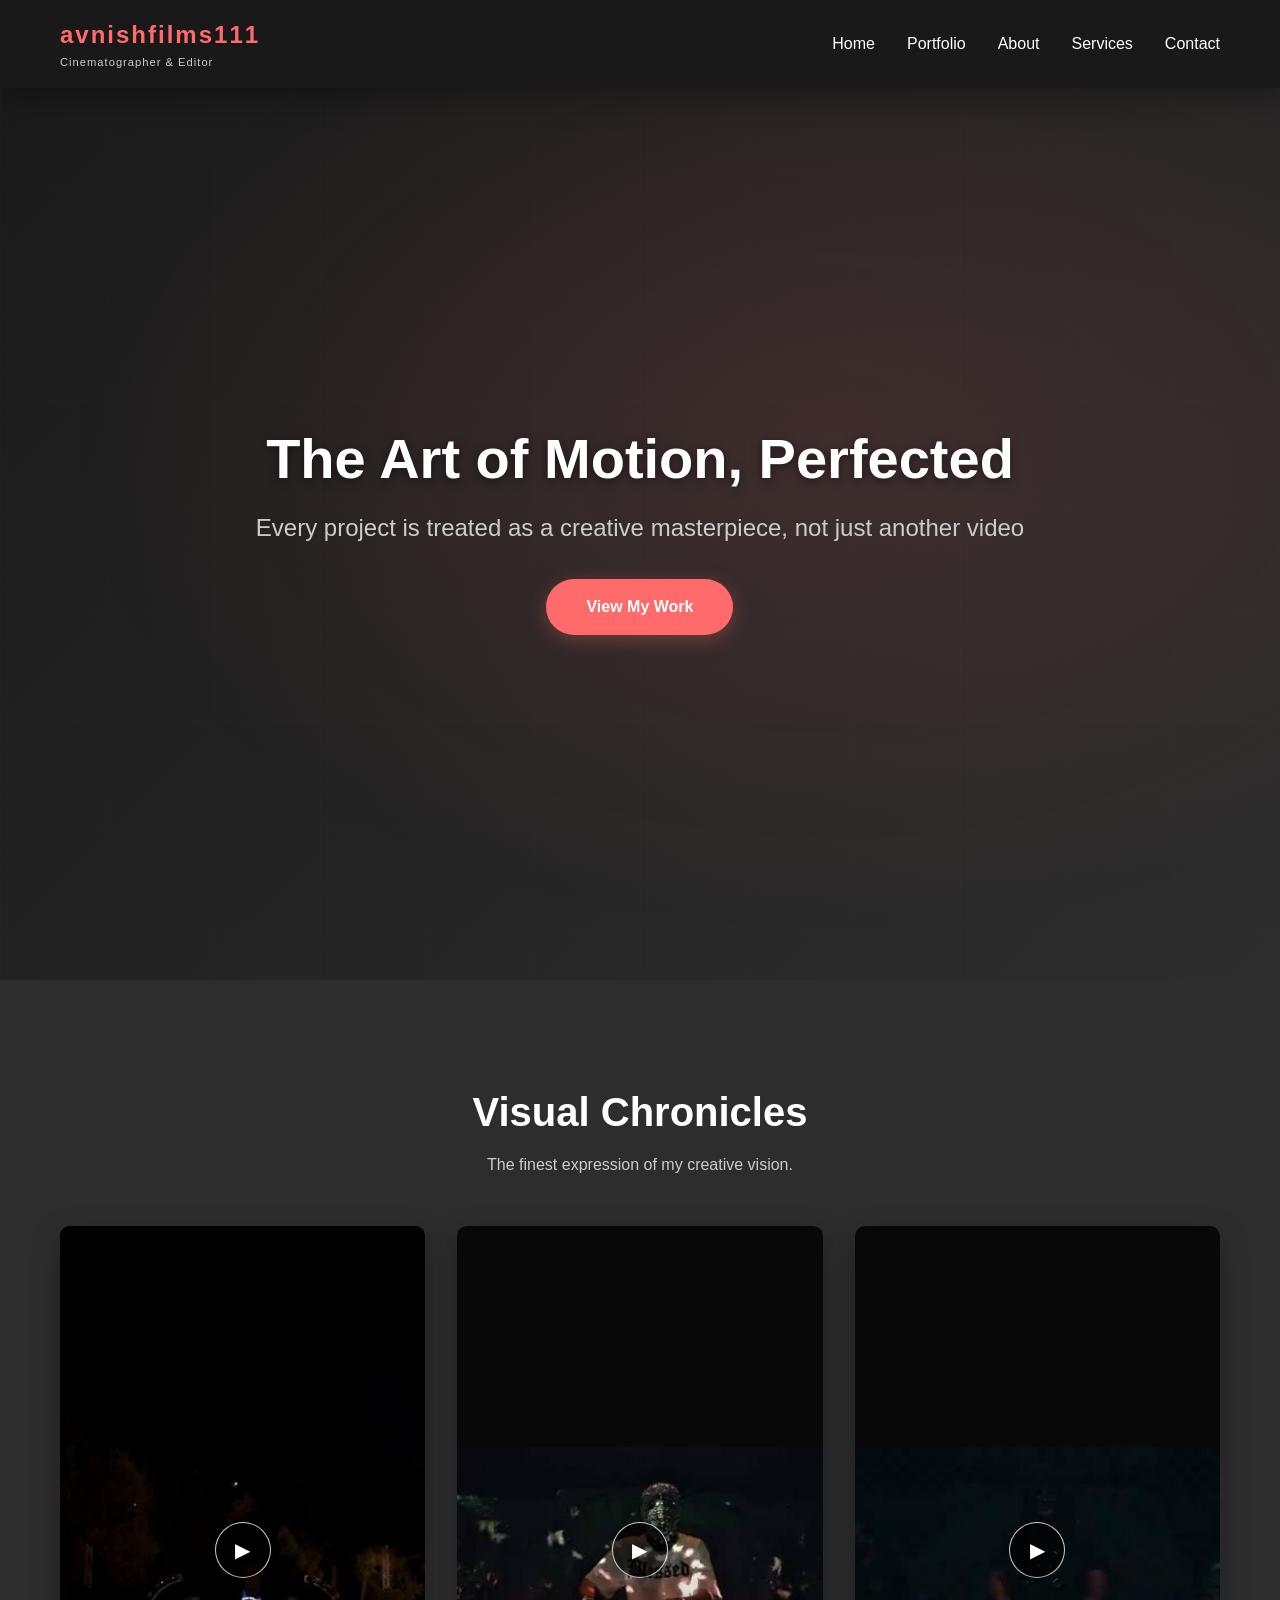
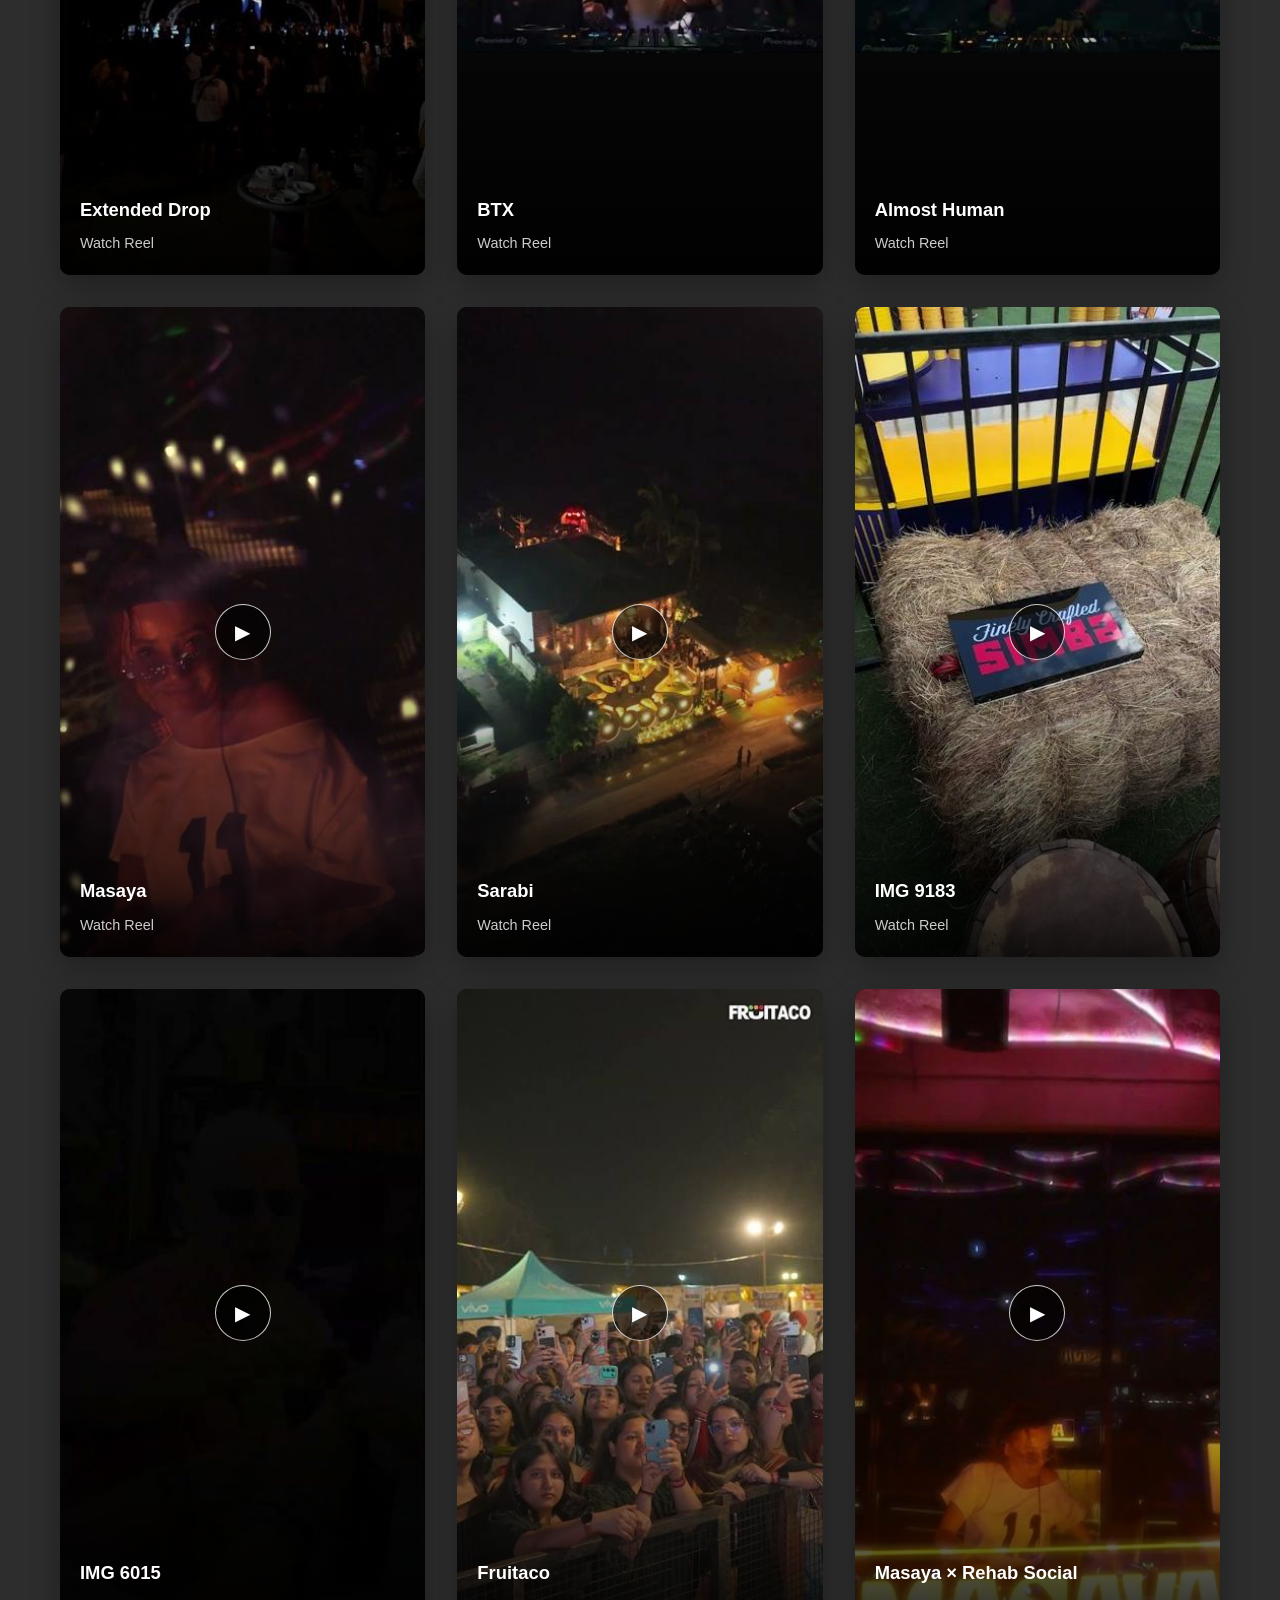
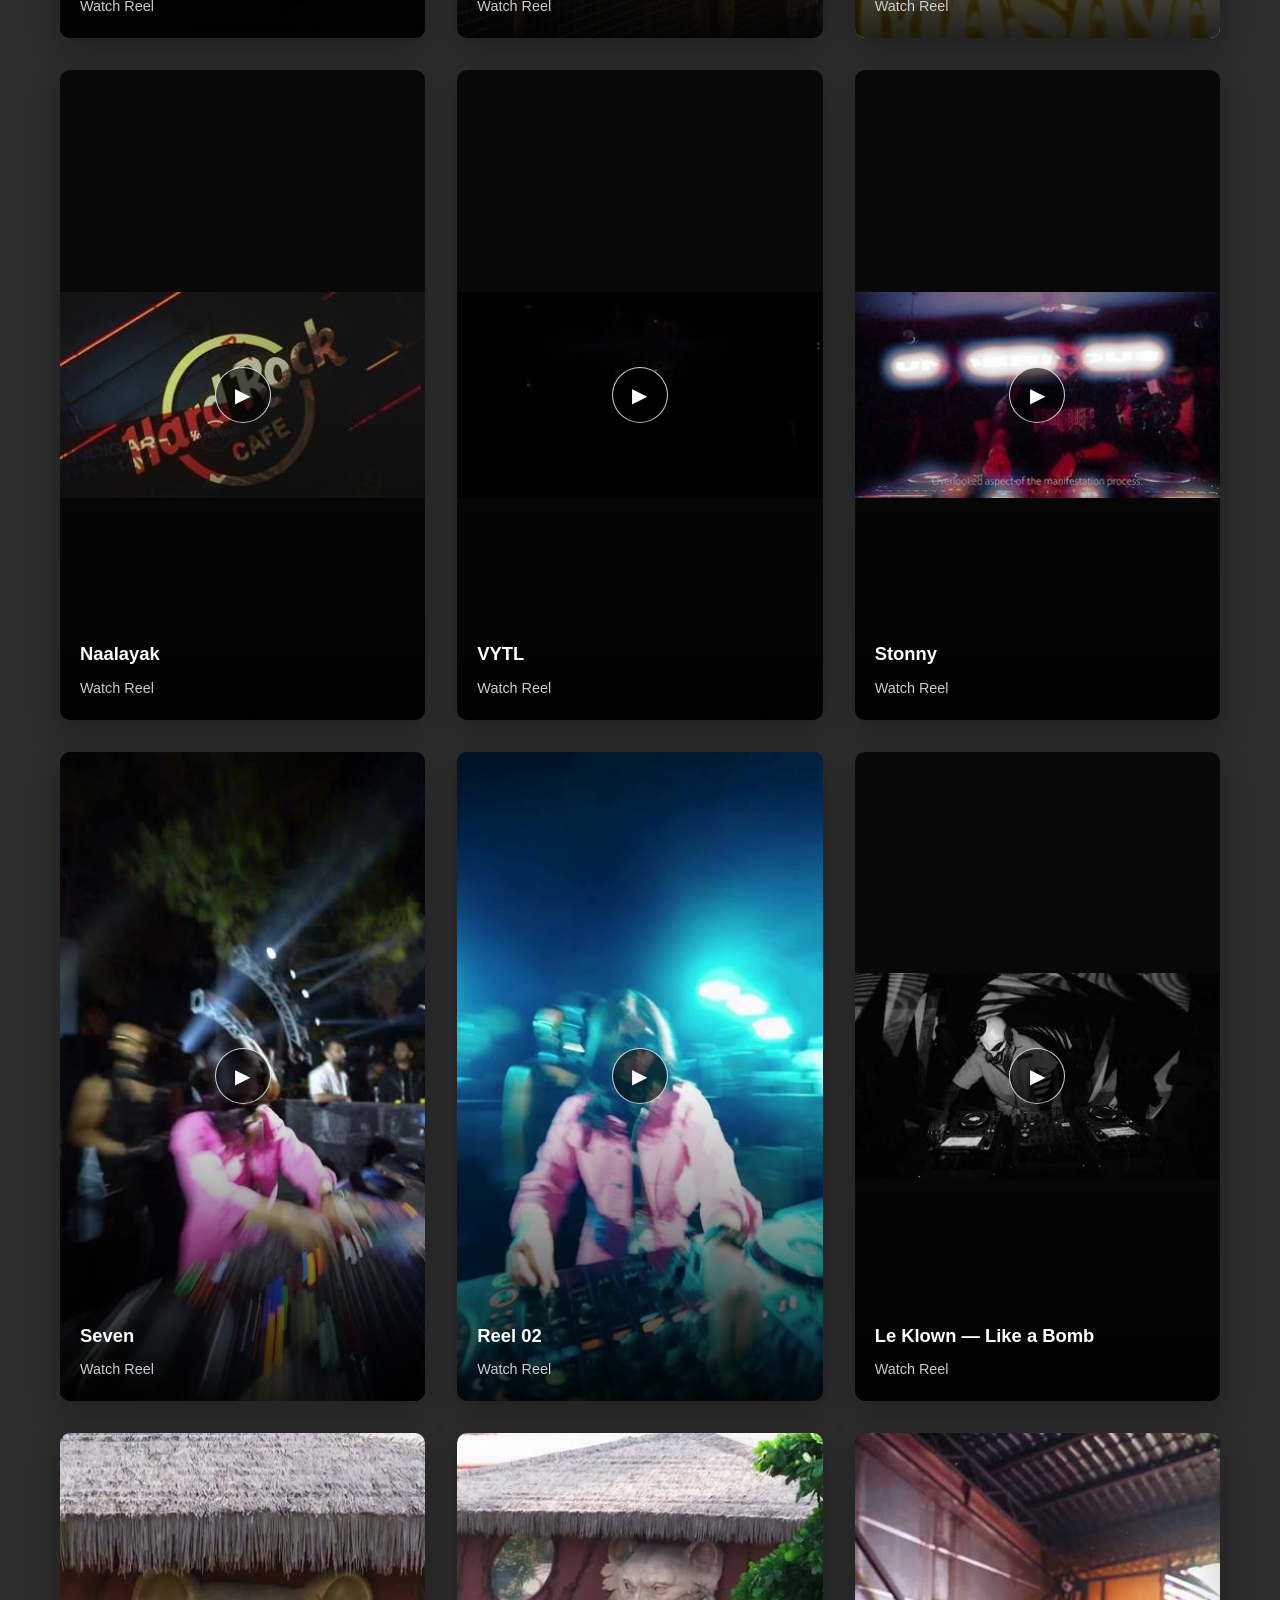
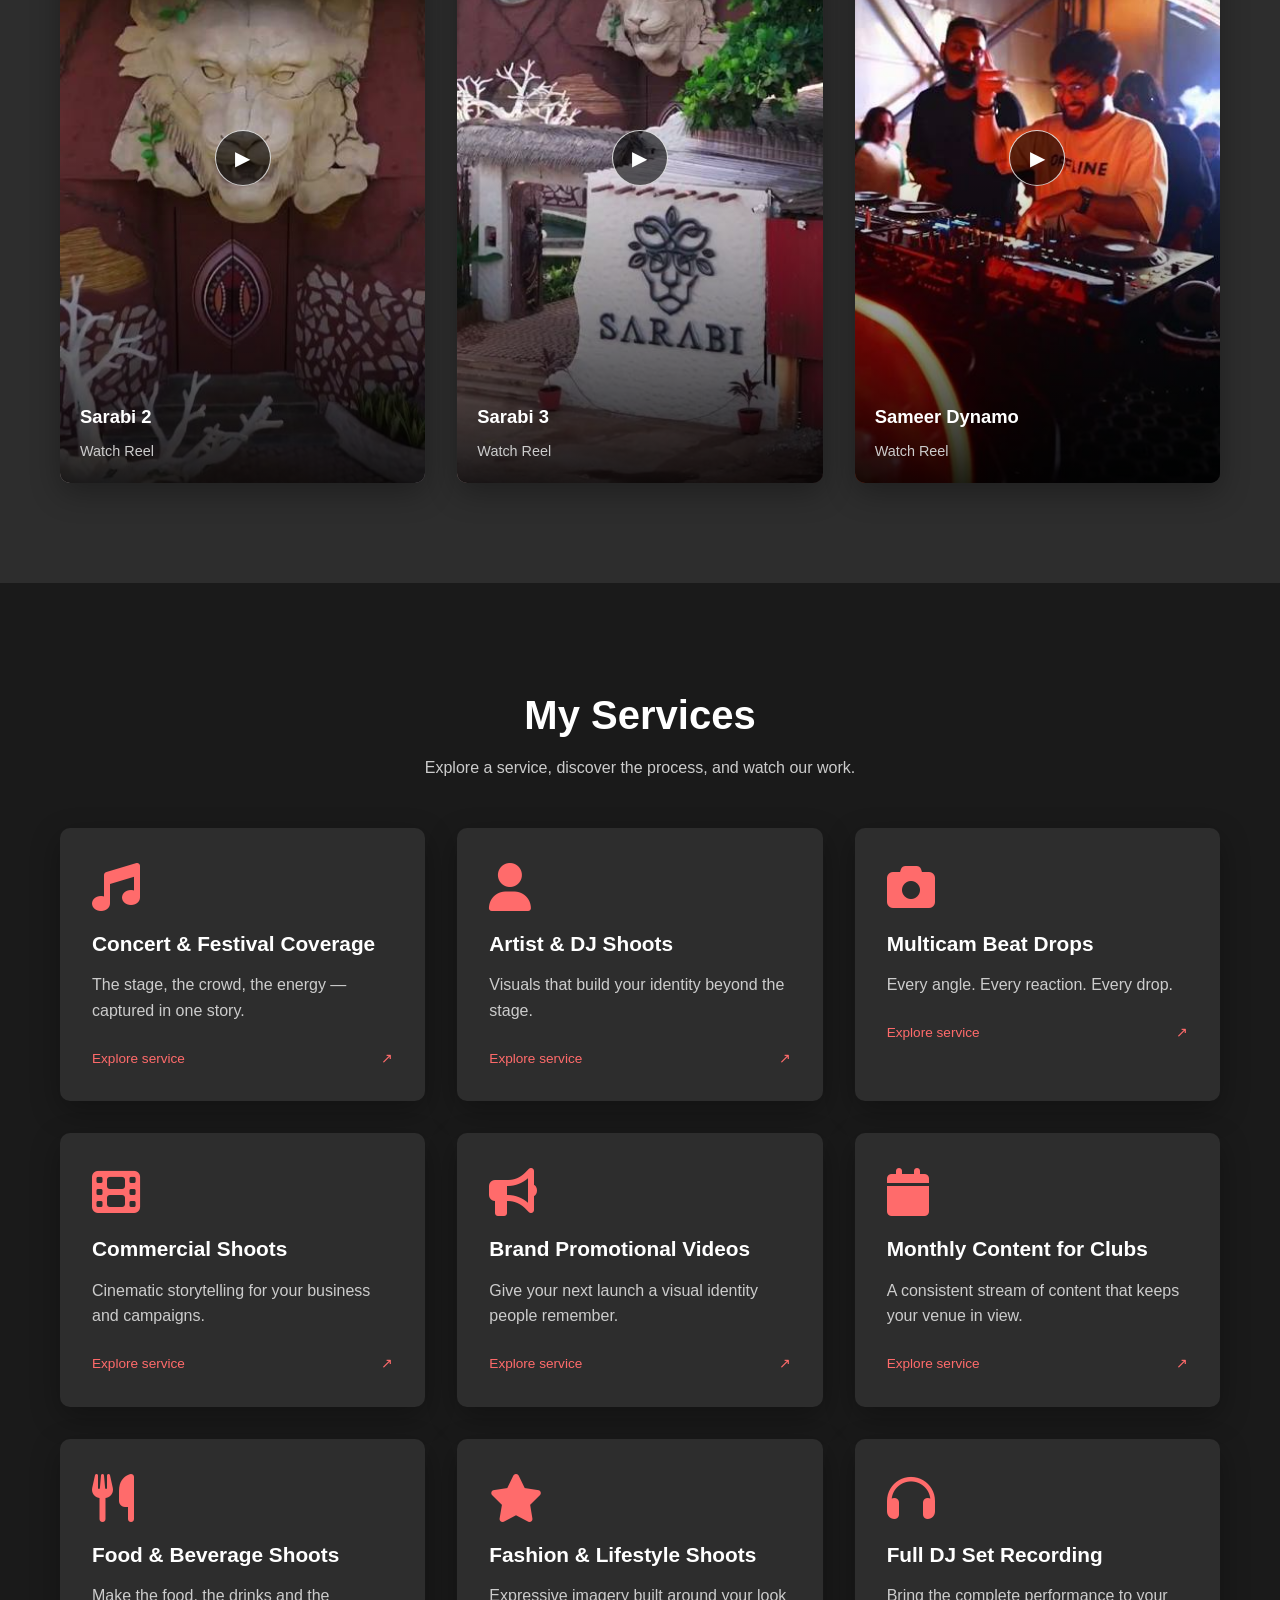
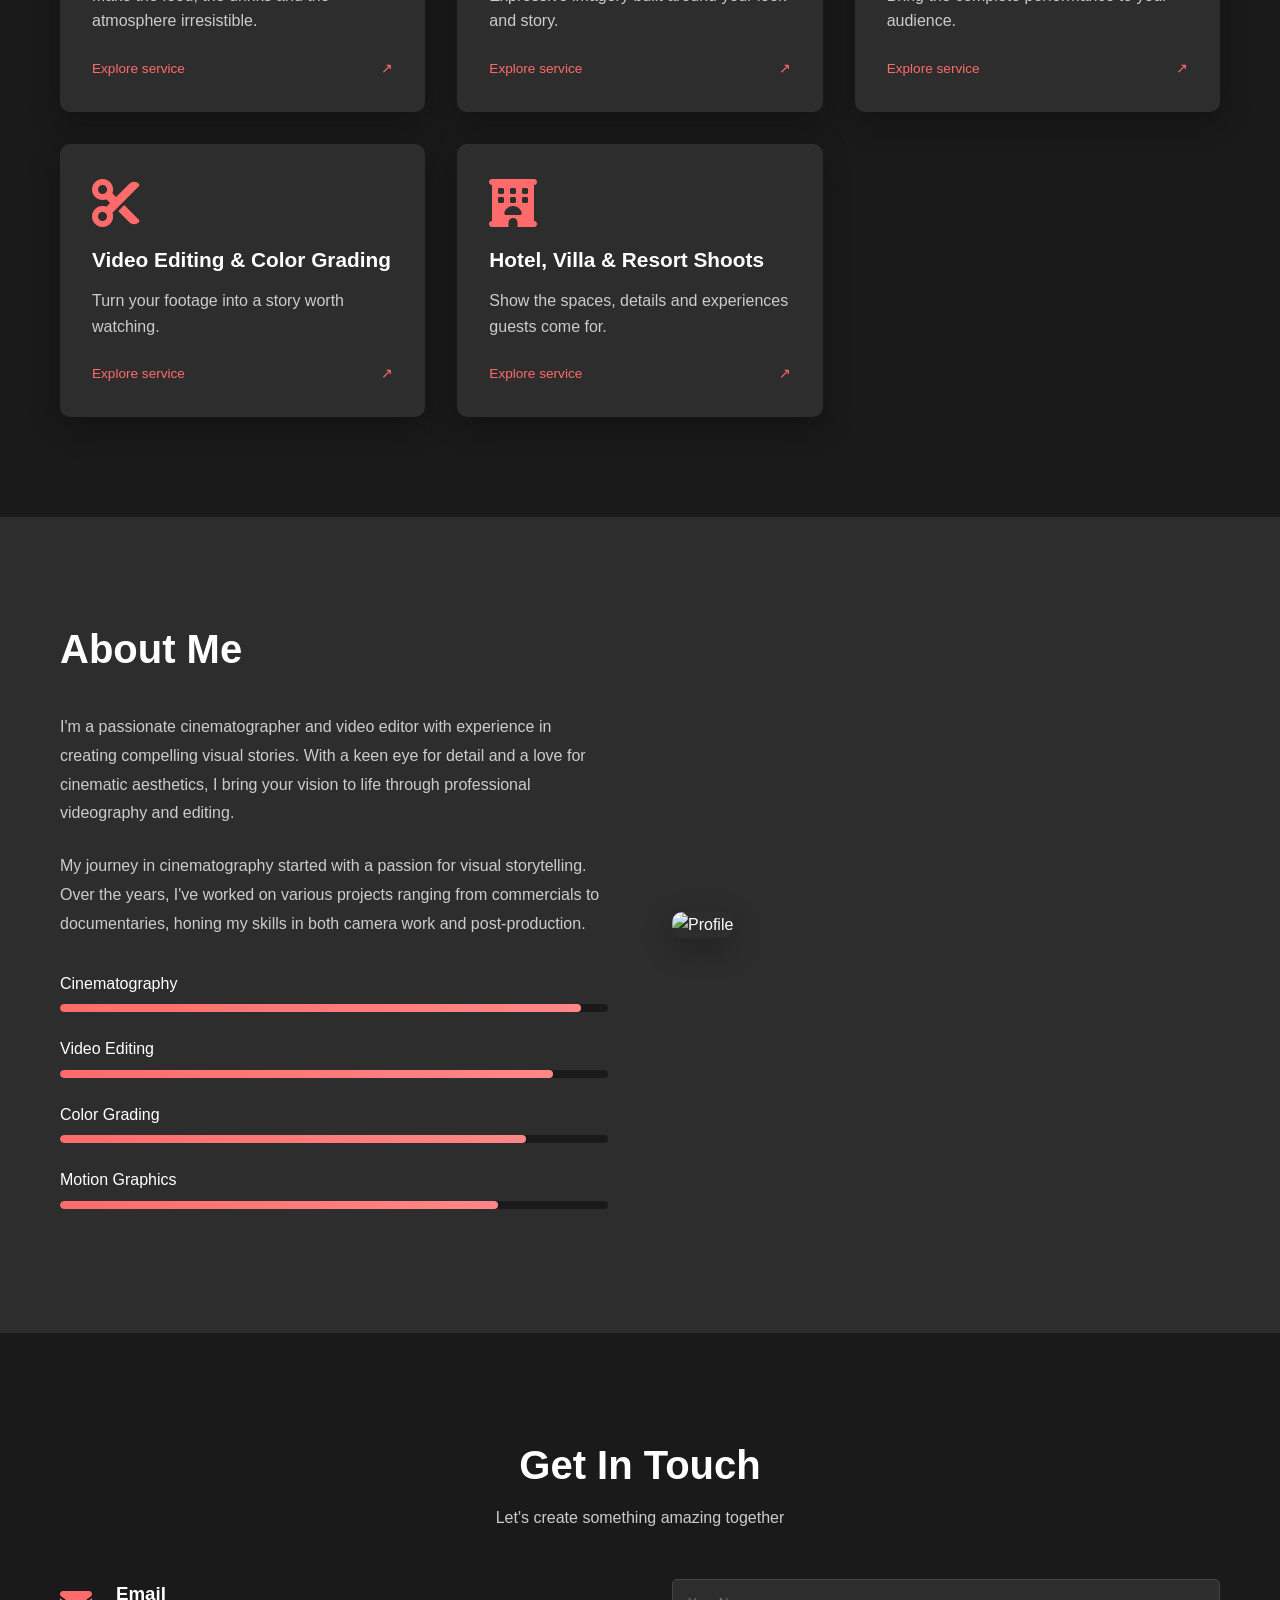
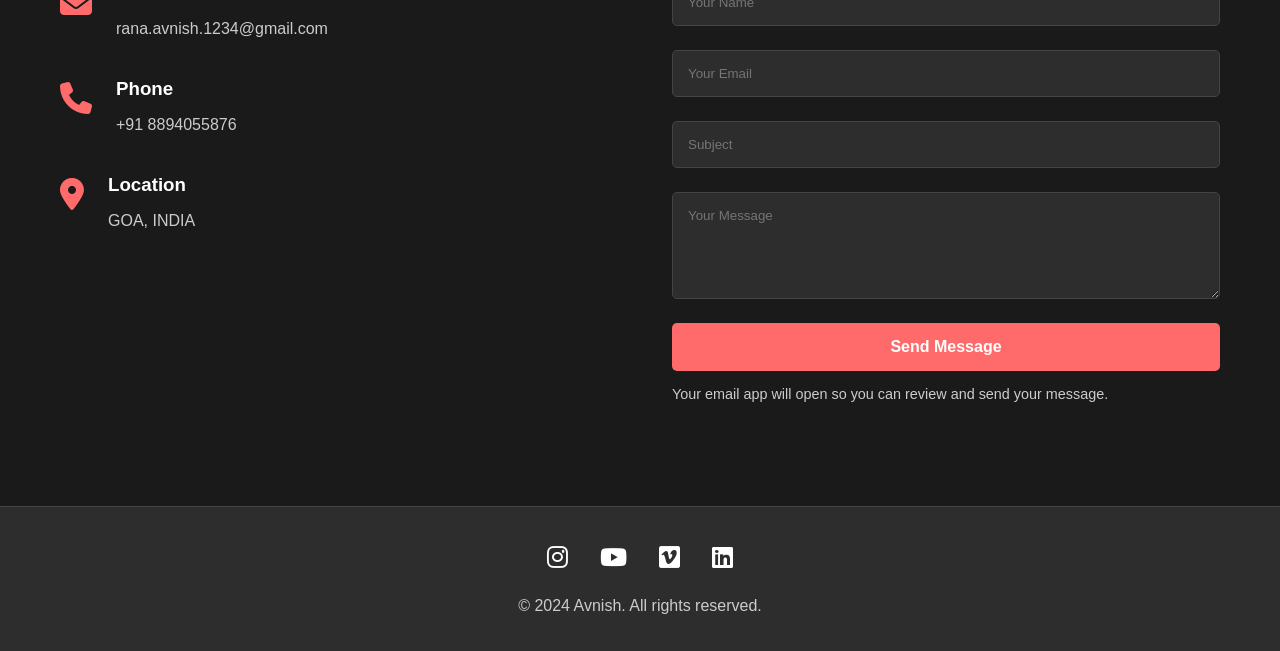
==== index.html @ 2683e0b1 "Add Contact Us envelope icon to every service" ====
<!DOCTYPE html>
<html lang="en">
<head>
    <meta charset="UTF-8">
    <meta name="viewport" content="width=device-width, initial-scale=1.0">
    <title>avnishfilms111 - Cinematographer & Editor</title>
    <link rel="stylesheet" href="styles.css">
    <link rel="stylesheet" href="https://cdnjs.cloudflare.com/ajax/libs/font-awesome/6.4.0/css/all.min.css">
</head>
<body>
    <!-- Navigation -->
    <nav class="navbar">
        <div class="container">
            <a class="logo" href="https://www.instagram.com/avnishfilms111/" target="_blank" rel="noopener noreferrer" aria-label="Avnish Films on Instagram">
                <h1>avnishfilms111</h1>
                <p>Cinematographer & Editor</p>
            </a>
            <ul class="nav-links" id="primary-navigation">
                <li><a href="#home">Home</a></li>
                <li><a href="#portfolio">Portfolio</a></li>
                <li><a href="#about">About</a></li>
                <li><a href="#services">Services</a></li>
                <li><a href="#contact">Contact</a></li>
            </ul>
            <button class="hamburger" type="button" aria-label="Open navigation menu" aria-controls="primary-navigation" aria-expanded="false">
                <span></span>
                <span></span>
                <span></span>
            </button>
        </div>
    </nav>

    <!-- Hero Section -->
    <section id="home" class="hero">
        <div class="hero-content">
            <h1>The Art of Motion, Perfected</h1>
            <p>Every project is treated as a creative masterpiece, not just another video</p>
            <a href="#portfolio" class="cta-button" data-work-gallery aria-haspopup="dialog" aria-controls="work-gallery">View My Work</a>
        </div>
    </section>

    <!-- Portfolio Section -->
    <section id="portfolio" class="portfolio">
        <div class="container">
            <h2>Visual Chronicles</h2>
            <p class="section-subtitle">The finest expression of my creative vision.</p>
            
            <div class="portfolio-grid">
                <a class="portfolio-item reel-card" href="https://drive.google.com/file/d/170FAmWhHXesQFLyPtzkWx0ALSVmrnJnc/view" target="_blank" rel="noopener noreferrer" data-reel-id="170FAmWhHXesQFLyPtzkWx0ALSVmrnJnc" aria-label="Play Extended Drop">
                    <div class="portfolio-image">
                        <img src="assets/thumbnails/170FAmWhHXesQFLyPtzkWx0ALSVmrnJnc.jpg" alt="Extended Drop reel thumbnail" loading="lazy" width="480" height="854">
                        <span class="reel-play" aria-hidden="true">&#9654;</span>
                        <div class="overlay"><h3>Extended Drop</h3><p>Watch Reel</p></div>
                    </div>
                </a>
                <a class="portfolio-item reel-card" href="https://drive.google.com/file/d/1EQ2rM_Vi4RNpITC0dAZ6-na7VnE8ZfpE/view" target="_blank" rel="noopener noreferrer" data-reel-id="1EQ2rM_Vi4RNpITC0dAZ6-na7VnE8ZfpE" aria-label="Play BTX">
                    <div class="portfolio-image">
                        <img src="assets/thumbnails/1EQ2rM_Vi4RNpITC0dAZ6-na7VnE8ZfpE.jpg" alt="BTX reel thumbnail" loading="lazy" width="480" height="854">
                        <span class="reel-play" aria-hidden="true">&#9654;</span>
                        <div class="overlay"><h3>BTX</h3><p>Watch Reel</p></div>
                    </div>
                </a>
                <a class="portfolio-item reel-card" href="https://drive.google.com/file/d/19obb0zpAoK-S3FDPcedPxYdSKZu7mAWd/view" target="_blank" rel="noopener noreferrer" data-reel-id="19obb0zpAoK-S3FDPcedPxYdSKZu7mAWd" aria-label="Play Almost Human">
                    <div class="portfolio-image">
                        <img src="assets/thumbnails/19obb0zpAoK-S3FDPcedPxYdSKZu7mAWd.jpg" alt="Almost Human reel thumbnail" loading="lazy" width="480" height="854">
                        <span class="reel-play" aria-hidden="true">&#9654;</span>
                        <div class="overlay"><h3>Almost Human</h3><p>Watch Reel</p></div>
                    </div>
                </a>
                <a class="portfolio-item reel-card" href="https://drive.google.com/file/d/1p5Vgyk1vXopnmqjpsWHd9jwq13X7u4us/view" target="_blank" rel="noopener noreferrer" data-reel-id="1p5Vgyk1vXopnmqjpsWHd9jwq13X7u4us" aria-label="Play Masaya">
                    <div class="portfolio-image">
                        <img src="assets/thumbnails/1p5Vgyk1vXopnmqjpsWHd9jwq13X7u4us.jpg" alt="Masaya reel thumbnail" loading="lazy" width="480" height="854">
                        <span class="reel-play" aria-hidden="true">&#9654;</span>
                        <div class="overlay"><h3>Masaya</h3><p>Watch Reel</p></div>
                    </div>
                </a>
                <a class="portfolio-item reel-card" href="https://drive.google.com/file/d/1fxQH5bdDrTJtj9AIU9Yin-gWfPuhPDIv/view" target="_blank" rel="noopener noreferrer" data-reel-id="1fxQH5bdDrTJtj9AIU9Yin-gWfPuhPDIv" aria-label="Play Sarabi">
                    <div class="portfolio-image">
                        <img src="assets/thumbnails/1fxQH5bdDrTJtj9AIU9Yin-gWfPuhPDIv.jpg" alt="Sarabi reel thumbnail" loading="lazy" width="480" height="854">
                        <span class="reel-play" aria-hidden="true">&#9654;</span>
                        <div class="overlay"><h3>Sarabi</h3><p>Watch Reel</p></div>
                    </div>
                </a>
                <a class="portfolio-item reel-card" href="https://drive.google.com/file/d/1Lc9cZ3nBcTJZDSnDyOXpwfac-nVf8Rgf/view" target="_blank" rel="noopener noreferrer" data-reel-id="1Lc9cZ3nBcTJZDSnDyOXpwfac-nVf8Rgf" aria-label="Play IMG 9183">
                    <div class="portfolio-image">
                        <img src="assets/thumbnails/1Lc9cZ3nBcTJZDSnDyOXpwfac-nVf8Rgf.jpg" alt="IMG 9183 reel thumbnail" loading="lazy" width="480" height="854">
                        <span class="reel-play" aria-hidden="true">&#9654;</span>
                        <div class="overlay"><h3>IMG 9183</h3><p>Watch Reel</p></div>
                    </div>
                </a>
                <a class="portfolio-item reel-card" href="https://drive.google.com/file/d/1sn9HfmA3cav52yh1WzC1y7w3U3XWgLrr/view" target="_blank" rel="noopener noreferrer" data-reel-id="1sn9HfmA3cav52yh1WzC1y7w3U3XWgLrr" aria-label="Play IMG 6015">
                    <div class="portfolio-image">
                        <img src="assets/thumbnails/1sn9HfmA3cav52yh1WzC1y7w3U3XWgLrr.jpg" alt="IMG 6015 reel thumbnail" loading="lazy" width="480" height="854">
                        <span class="reel-play" aria-hidden="true">&#9654;</span>
                        <div class="overlay"><h3>IMG 6015</h3><p>Watch Reel</p></div>
                    </div>
                </a>
                <a class="portfolio-item reel-card" href="https://drive.google.com/file/d/1zhqvNM7Jtet8gj9bUScpIQb12f5REf93/view" target="_blank" rel="noopener noreferrer" data-reel-id="1zhqvNM7Jtet8gj9bUScpIQb12f5REf93" aria-label="Play Fruitaco">
                    <div class="portfolio-image">
                        <img src="assets/thumbnails/1zhqvNM7Jtet8gj9bUScpIQb12f5REf93.jpg" alt="Fruitaco reel thumbnail" loading="lazy" width="480" height="854">
                        <span class="reel-play" aria-hidden="true">&#9654;</span>
                        <div class="overlay"><h3>Fruitaco</h3><p>Watch Reel</p></div>
                    </div>
                </a>
                <a class="portfolio-item reel-card" href="https://drive.google.com/file/d/1oeie0qxcyoTz9nxLRPJiqrnz3M0-Emtl/view" target="_blank" rel="noopener noreferrer" data-reel-id="1oeie0qxcyoTz9nxLRPJiqrnz3M0-Emtl" aria-label="Play Masaya × Rehab Social">
                    <div class="portfolio-image">
                        <img src="assets/thumbnails/1oeie0qxcyoTz9nxLRPJiqrnz3M0-Emtl.jpg" alt="Masaya × Rehab Social reel thumbnail" loading="lazy" width="480" height="854">
                        <span class="reel-play" aria-hidden="true">&#9654;</span>
                        <div class="overlay"><h3>Masaya × Rehab Social</h3><p>Watch Reel</p></div>
                    </div>
                </a>
                <a class="portfolio-item reel-card" href="https://drive.google.com/file/d/1HjjT470BcM9Kj-WR-WElhgxHkyxT2uAD/view" target="_blank" rel="noopener noreferrer" data-reel-id="1HjjT470BcM9Kj-WR-WElhgxHkyxT2uAD" aria-label="Play Naalayak">
                    <div class="portfolio-image">
                        <img src="assets/thumbnails/1HjjT470BcM9Kj-WR-WElhgxHkyxT2uAD.jpg" alt="Naalayak reel thumbnail" loading="lazy" width="480" height="854">
                        <span class="reel-play" aria-hidden="true">&#9654;</span>
                        <div class="overlay"><h3>Naalayak</h3><p>Watch Reel</p></div>
                    </div>
                </a>
                <a class="portfolio-item reel-card" href="https://drive.google.com/file/d/1RBGtbEs3XWl6595beu2-HH6jpcHYVA5f/view" target="_blank" rel="noopener noreferrer" data-reel-id="1RBGtbEs3XWl6595beu2-HH6jpcHYVA5f" aria-label="Play VYTL">
                    <div class="portfolio-image">
                        <img src="assets/thumbnails/1RBGtbEs3XWl6595beu2-HH6jpcHYVA5f.jpg" alt="VYTL reel thumbnail" loading="lazy" width="480" height="854">
                        <span class="reel-play" aria-hidden="true">&#9654;</span>
                        <div class="overlay"><h3>VYTL</h3><p>Watch Reel</p></div>
                    </div>
                </a>
                <a class="portfolio-item reel-card" href="https://drive.google.com/file/d/1cGcNQIys9CZnHI_eeshAYg0FwxC6eoK7/view" target="_blank" rel="noopener noreferrer" data-reel-id="1cGcNQIys9CZnHI_eeshAYg0FwxC6eoK7" aria-label="Play Stonny">
                    <div class="portfolio-image">
                        <img src="assets/thumbnails/1cGcNQIys9CZnHI_eeshAYg0FwxC6eoK7.jpg" alt="Stonny reel thumbnail" loading="lazy" width="480" height="854">
                        <span class="reel-play" aria-hidden="true">&#9654;</span>
                        <div class="overlay"><h3>Stonny</h3><p>Watch Reel</p></div>
                    </div>
                </a>
                <a class="portfolio-item reel-card" href="https://drive.google.com/file/d/1S1sMey1x_t8JpTHmy6HfldU7MF1KyE_K/view" target="_blank" rel="noopener noreferrer" data-reel-id="1S1sMey1x_t8JpTHmy6HfldU7MF1KyE_K" aria-label="Play Seven">
                    <div class="portfolio-image">
                        <img src="assets/thumbnails/1S1sMey1x_t8JpTHmy6HfldU7MF1KyE_K.jpg" alt="Seven reel thumbnail" loading="lazy" width="480" height="854">
                        <span class="reel-play" aria-hidden="true">&#9654;</span>
                        <div class="overlay"><h3>Seven</h3><p>Watch Reel</p></div>
                    </div>
                </a>
                <a class="portfolio-item reel-card" href="https://drive.google.com/file/d/1LJGD_ztjoZJlyijSNM5k9Nr506ufe-u6/view" target="_blank" rel="noopener noreferrer" data-reel-id="1LJGD_ztjoZJlyijSNM5k9Nr506ufe-u6" aria-label="Play Reel 02">
                    <div class="portfolio-image">
                        <img src="assets/thumbnails/1LJGD_ztjoZJlyijSNM5k9Nr506ufe-u6.jpg" alt="Reel 02 reel thumbnail" loading="lazy" width="480" height="854">
                        <span class="reel-play" aria-hidden="true">&#9654;</span>
                        <div class="overlay"><h3>Reel 02</h3><p>Watch Reel</p></div>
                    </div>
                </a>
                <a class="portfolio-item reel-card" href="https://drive.google.com/file/d/1RceJww7LlAiNSl4JbgUOV79a59gW97uV/view" target="_blank" rel="noopener noreferrer" data-reel-id="1RceJww7LlAiNSl4JbgUOV79a59gW97uV" aria-label="Play Le Klown — Like a Bomb">
                    <div class="portfolio-image">
                        <img src="assets/thumbnails/1RceJww7LlAiNSl4JbgUOV79a59gW97uV.jpg" alt="Le Klown — Like a Bomb reel thumbnail" loading="lazy" width="480" height="854">
                        <span class="reel-play" aria-hidden="true">&#9654;</span>
                        <div class="overlay"><h3>Le Klown — Like a Bomb</h3><p>Watch Reel</p></div>
                    </div>
                </a>
                <a class="portfolio-item reel-card" href="https://drive.google.com/file/d/1DuZ2hmhxbkPviWuXYme5pL1ZM5NM68c8/view" target="_blank" rel="noopener noreferrer" data-reel-id="1DuZ2hmhxbkPviWuXYme5pL1ZM5NM68c8" aria-label="Play Sarabi 2">
                    <div class="portfolio-image">
                        <img src="assets/thumbnails/1DuZ2hmhxbkPviWuXYme5pL1ZM5NM68c8.jpg" alt="Sarabi 2 reel thumbnail" loading="lazy" width="480" height="854">
                        <span class="reel-play" aria-hidden="true">&#9654;</span>
                        <div class="overlay"><h3>Sarabi 2</h3><p>Watch Reel</p></div>
                    </div>
                </a>
                <a class="portfolio-item reel-card" href="https://drive.google.com/file/d/12wIllkBxddO5GnbNj72sYl97a7EB_cRd/view" target="_blank" rel="noopener noreferrer" data-reel-id="12wIllkBxddO5GnbNj72sYl97a7EB_cRd" aria-label="Play Sarabi 3">
                    <div class="portfolio-image">
                        <img src="assets/thumbnails/12wIllkBxddO5GnbNj72sYl97a7EB_cRd.jpg" alt="Sarabi 3 reel thumbnail" loading="lazy" width="480" height="854">
                        <span class="reel-play" aria-hidden="true">&#9654;</span>
                        <div class="overlay"><h3>Sarabi 3</h3><p>Watch Reel</p></div>
                    </div>
                </a>
                <a class="portfolio-item reel-card" href="https://drive.google.com/file/d/1n6EC4EGb9D8dIGsUT_uFUcMX8GzkXjqM/view" target="_blank" rel="noopener noreferrer" data-reel-id="1n6EC4EGb9D8dIGsUT_uFUcMX8GzkXjqM" aria-label="Play Sameer Dynamo">
                    <div class="portfolio-image">
                        <img src="assets/thumbnails/1n6EC4EGb9D8dIGsUT_uFUcMX8GzkXjqM.jpg" alt="Sameer Dynamo reel thumbnail" loading="lazy" width="480" height="854">
                        <span class="reel-play" aria-hidden="true">&#9654;</span>
                        <div class="overlay"><h3>Sameer Dynamo</h3><p>Watch Reel</p></div>
                    </div>
                </a>
            </div>
        </div>
    </section>

    <!-- Services Section -->
    <section id="services" class="services">
        <div class="container">
            <h2>My Services</h2>
            <p class="section-subtitle">Explore a service, discover the process, and watch our work.</p>
            
            <div class="services-grid">
                <details class="service-card" id="service-concerts">
                    <summary aria-controls="service-dialog" aria-haspopup="dialog">
                        <i class="fas fa-music" aria-hidden="true"></i>
                        <span class="service-title">Concert &amp; Festival Coverage</span>
                        <span class="service-teaser">The stage, the crowd, the energy — captured in one story.</span>
                        <span class="service-explore">Explore service <span aria-hidden="true">↗</span></span>
                    </summary>
                    <div class="service-detail">
                        <p class="service-description">From the first act to the final encore, we capture the performances and moments that make an event unforgettable. Coverage brings together stage action, crowd reactions and the atmosphere around the show.</p>
                        <h4>What we can create</h4>
                        <ul class="service-inclusions"><li>Performance and crowd coverage</li><li>Cinematic highlights and social reels</li><li>Event photography</li></ul>
                        <p class="service-work-label">Featured concert film</p>
                        <a class="service-work" data-service-reel="1HjjT470BcM9Kj-WR-WElhgxHkyxT2uAD" href="https://drive.google.com/file/d/1HjjT470BcM9Kj-WR-WElhgxHkyxT2uAD/view" target="_blank" rel="noopener noreferrer" aria-label="Watch Naalayak">
                            <img src="assets/thumbnails/1HjjT470BcM9Kj-WR-WElhgxHkyxT2uAD.jpg" alt="Naalayak thumbnail" loading="lazy">
                            <span class="reel-play" aria-hidden="true">▶</span>
                            <span class="service-work-title">Naalayak · Watch film</span>
                        </a>
                        <div class="service-video"></div>
                        
                        <a class="service-enquire cta-button" href="#contact"><svg xmlns="http://www.w3.org/2000/svg" width="20" height="20" viewBox="0 0 24 24" fill="none" stroke="currentColor" stroke-width="1.8" aria-hidden="true" focusable="false" style="vertical-align:middle;margin-right:8px"><rect x="3" y="5" width="18" height="14" rx="2"/><path d="m3 6 9 7 9-7"/></svg>Contact Us</a>
                    </div>
                </details>
                <details class="service-card" id="service-artists">
                    <summary aria-controls="service-dialog" aria-haspopup="dialog">
                        <i class="fas fa-user" aria-hidden="true"></i>
                        <span class="service-title">Artist &amp; DJ Shoots</span>
                        <span class="service-teaser">Visuals that build your identity beyond the stage.</span>
                        <span class="service-explore">Explore service <span aria-hidden="true">↗</span></span>
                    </summary>
                    <div class="service-detail">
                        <p class="service-description">Performance reels, portraits and promotional content designed around your sound and personality. We work with artists and DJs to create a consistent visual identity for releases, announcements and social media.</p>
                        <h4>What we can create</h4>
                        <ul class="service-inclusions"><li>Artist portraits and press kit shoots</li><li>Performance and promotional reels</li><li>Behind-the-scenes content</li></ul>
                        <p class="service-work-label">Featured artist reel</p>
                        <a class="service-work" data-service-reel="1zhqvNM7Jtet8gj9bUScpIQb12f5REf93" href="https://drive.google.com/file/d/1zhqvNM7Jtet8gj9bUScpIQb12f5REf93/view" target="_blank" rel="noopener noreferrer" aria-label="Watch Fruitaco">
                            <img src="assets/thumbnails/1zhqvNM7Jtet8gj9bUScpIQb12f5REf93.jpg" alt="Fruitaco thumbnail" loading="lazy">
                            <span class="reel-play" aria-hidden="true">▶</span>
                            <span class="service-work-title">Fruitaco · Watch film</span>
                        </a>
                        <div class="service-video"></div>
                        
                        <a class="service-enquire cta-button" href="#contact"><svg xmlns="http://www.w3.org/2000/svg" width="20" height="20" viewBox="0 0 24 24" fill="none" stroke="currentColor" stroke-width="1.8" aria-hidden="true" focusable="false" style="vertical-align:middle;margin-right:8px"><rect x="3" y="5" width="18" height="14" rx="2"/><path d="m3 6 9 7 9-7"/></svg>Contact Us</a>
                    </div>
                </details>
                <details class="service-card" id="service-drops">
                    <summary aria-controls="service-dialog" aria-haspopup="dialog">
                        <i class="fas fa-camera" aria-hidden="true"></i>
                        <span class="service-title">Multicam Beat Drops</span>
                        <span class="service-teaser">Every angle. Every reaction. Every drop.</span>
                        <span class="service-explore">Explore service <span aria-hidden="true">↗</span></span>
                    </summary>
                    <div class="service-detail">
                        <p class="service-description">Capture the build-up, the drop and the crowd response from multiple camera angles. Carefully synced edits combine close-ups, wide shots and movement to put viewers inside the moment.</p>
                        <h4>What we can create</h4>
                        <ul class="service-inclusions"><li>Multiple camera angles</li><li>Synced performance edits</li><li>Clips formatted for social media</li></ul>
                        <p class="service-work-label">Featured performance clip</p>
                        <a class="service-work" data-service-reel="170FAmWhHXesQFLyPtzkWx0ALSVmrnJnc" href="https://drive.google.com/file/d/170FAmWhHXesQFLyPtzkWx0ALSVmrnJnc/view" target="_blank" rel="noopener noreferrer" aria-label="Watch Extended Drop">
                            <img src="assets/thumbnails/170FAmWhHXesQFLyPtzkWx0ALSVmrnJnc.jpg" alt="Extended Drop thumbnail" loading="lazy">
                            <span class="reel-play" aria-hidden="true">▶</span>
                            <span class="service-work-title">Extended Drop · Watch film</span>
                        </a>
                        <div class="service-video"></div>
                        
                        <a class="service-enquire cta-button" href="#contact"><svg xmlns="http://www.w3.org/2000/svg" width="20" height="20" viewBox="0 0 24 24" fill="none" stroke="currentColor" stroke-width="1.8" aria-hidden="true" focusable="false" style="vertical-align:middle;margin-right:8px"><rect x="3" y="5" width="18" height="14" rx="2"/><path d="m3 6 9 7 9-7"/></svg>Contact Us</a>
                    </div>
                </details>
                <details class="service-card" id="service-commercial">
                    <summary aria-controls="service-dialog" aria-haspopup="dialog">
                        <i class="fas fa-film" aria-hidden="true"></i>
                        <span class="service-title">Commercial Shoots</span>
                        <span class="service-teaser">Cinematic storytelling for your business and campaigns.</span>
                        <span class="service-explore">Explore service <span aria-hidden="true">↗</span></span>
                    </summary>
                    <div class="service-detail">
                        <p class="service-description">From concept and shot planning to filming and the final edit, we create commercial videos that communicate your message with a clear visual direction. Each production is shaped around your audience and campaign.</p>
                        <h4>What we can create</h4>
                        <ul class="service-inclusions"><li>Concept development and shot planning</li><li>Production and creative lighting</li><li>Editing, color grading and sound</li></ul>
                        <p class="service-work-label">Related work · venue promotion</p>
                        <a class="service-work" data-service-reel="1oeie0qxcyoTz9nxLRPJiqrnz3M0-Emtl" href="https://drive.google.com/file/d/1oeie0qxcyoTz9nxLRPJiqrnz3M0-Emtl/view" target="_blank" rel="noopener noreferrer" aria-label="Watch Masaya × Rehab Social">
                            <img src="assets/thumbnails/1oeie0qxcyoTz9nxLRPJiqrnz3M0-Emtl.jpg" alt="Masaya × Rehab Social thumbnail" loading="lazy">
                            <span class="reel-play" aria-hidden="true">▶</span>
                            <span class="service-work-title">Masaya × Rehab Social · Watch film</span>
                        </a>
                        <div class="service-video"></div>
                        
                        <a class="service-enquire cta-button" href="#contact"><svg xmlns="http://www.w3.org/2000/svg" width="20" height="20" viewBox="0 0 24 24" fill="none" stroke="currentColor" stroke-width="1.8" aria-hidden="true" focusable="false" style="vertical-align:middle;margin-right:8px"><rect x="3" y="5" width="18" height="14" rx="2"/><path d="m3 6 9 7 9-7"/></svg>Contact Us</a>
                    </div>
                </details>
                <details class="service-card" id="service-brands">
                    <summary aria-controls="service-dialog" aria-haspopup="dialog">
                        <i class="fas fa-bullhorn" aria-hidden="true"></i>
                        <span class="service-title">Brand Promotional Videos</span>
                        <span class="service-teaser">Give your next launch a visual identity people remember.</span>
                        <span class="service-explore">Explore service <span aria-hidden="true">↗</span></span>
                    </summary>
                    <div class="service-detail">
                        <p class="service-description">Promotional films and social content that introduce your brand, showcase your offer and build interest around a launch or campaign. We shape the format and pacing around where the video will be seen.</p>
                        <h4>What we can create</h4>
                        <ul class="service-inclusions"><li>Launch and campaign videos</li><li>Brand stories and promotional reels</li><li>Platform-specific versions</li></ul>
                        <p class="service-work-label">Featured promotional reel</p>
                        <a class="service-work" data-service-reel="1oeie0qxcyoTz9nxLRPJiqrnz3M0-Emtl" href="https://drive.google.com/file/d/1oeie0qxcyoTz9nxLRPJiqrnz3M0-Emtl/view" target="_blank" rel="noopener noreferrer" aria-label="Watch Masaya × Rehab Social">
                            <img src="assets/thumbnails/1oeie0qxcyoTz9nxLRPJiqrnz3M0-Emtl.jpg" alt="Masaya × Rehab Social thumbnail" loading="lazy">
                            <span class="reel-play" aria-hidden="true">▶</span>
                            <span class="service-work-title">Masaya × Rehab Social · Watch film</span>
                        </a>
                        <div class="service-video"></div>
                        
                        <a class="service-enquire cta-button" href="#contact"><svg xmlns="http://www.w3.org/2000/svg" width="20" height="20" viewBox="0 0 24 24" fill="none" stroke="currentColor" stroke-width="1.8" aria-hidden="true" focusable="false" style="vertical-align:middle;margin-right:8px"><rect x="3" y="5" width="18" height="14" rx="2"/><path d="m3 6 9 7 9-7"/></svg>Contact Us</a>
                    </div>
                </details>
                <details class="service-card" id="service-clubs">
                    <summary aria-controls="service-dialog" aria-haspopup="dialog">
                        <i class="fas fa-calendar" aria-hidden="true"></i>
                        <span class="service-title">Monthly Content for Clubs</span>
                        <span class="service-teaser">A consistent stream of content that keeps your venue in view.</span>
                        <span class="service-explore">Explore service <span aria-hidden="true">↗</span></span>
                    </summary>
                    <div class="service-detail">
                        <p class="service-description">Ongoing coverage of the nights, artists and atmosphere that make your club stand out. We plan recurring visits and deliver a consistent mix of reels and photography for your social channels.</p>
                        <h4>What we can create</h4>
                        <ul class="service-inclusions"><li>Planned monthly shoot visits</li><li>Artist, crowd and venue content</li><li>Recurring reels and edited photos</li></ul>
                        <p class="service-work-label">Featured club content</p>
                        <a class="service-work" data-service-reel="1p5Vgyk1vXopnmqjpsWHd9jwq13X7u4us" href="https://drive.google.com/file/d/1p5Vgyk1vXopnmqjpsWHd9jwq13X7u4us/view" target="_blank" rel="noopener noreferrer" aria-label="Watch Masaya">
                            <img src="assets/thumbnails/1p5Vgyk1vXopnmqjpsWHd9jwq13X7u4us.jpg" alt="Masaya thumbnail" loading="lazy">
                            <span class="reel-play" aria-hidden="true">▶</span>
                            <span class="service-work-title">Masaya · Watch film</span>
                        </a>
                        <div class="service-video"></div>
                        
                        <a class="service-enquire cta-button" href="#contact"><svg xmlns="http://www.w3.org/2000/svg" width="20" height="20" viewBox="0 0 24 24" fill="none" stroke="currentColor" stroke-width="1.8" aria-hidden="true" focusable="false" style="vertical-align:middle;margin-right:8px"><rect x="3" y="5" width="18" height="14" rx="2"/><path d="m3 6 9 7 9-7"/></svg>Contact Us</a>
                    </div>
                </details>
                <details class="service-card" id="service-food">
                    <summary aria-controls="service-dialog" aria-haspopup="dialog">
                        <i class="fas fa-utensils" aria-hidden="true"></i>
                        <span class="service-title">Food &amp; Beverage Shoots</span>
                        <span class="service-teaser">Make the food, the drinks and the atmosphere irresistible.</span>
                        <span class="service-explore">Explore service <span aria-hidden="true">↗</span></span>
                    </summary>
                    <div class="service-detail">
                        <p class="service-description">Photography and video for cafés, restaurants and bars, bringing attention to signature dishes, cocktails and the experience of visiting your space. Shoots can focus on menu launches, ambience or a complete brand story.</p>
                        <h4>What we can create</h4>
                        <ul class="service-inclusions"><li>Food and cocktail photography</li><li>Menu and promotional reels</li><li>Interiors and ambience coverage</li></ul>
                        <p class="service-work-label">Style preview · venue atmosphere</p>
                        <a class="service-work" data-service-reel="12wIllkBxddO5GnbNj72sYl97a7EB_cRd" href="https://drive.google.com/file/d/12wIllkBxddO5GnbNj72sYl97a7EB_cRd/view" target="_blank" rel="noopener noreferrer" aria-label="Watch Sarabi 3">
                            <img src="assets/thumbnails/12wIllkBxddO5GnbNj72sYl97a7EB_cRd.jpg" alt="Sarabi 3 thumbnail" loading="lazy">
                            <span class="reel-play" aria-hidden="true">▶</span>
                            <span class="service-work-title">Sarabi 3 · Watch film</span>
                        </a>
                        <div class="service-video"></div>
                        <p class="service-sample-note">A venue film showing our approach to spaces and atmosphere.</p>
                        <a class="service-enquire cta-button" href="#contact"><svg xmlns="http://www.w3.org/2000/svg" width="20" height="20" viewBox="0 0 24 24" fill="none" stroke="currentColor" stroke-width="1.8" aria-hidden="true" focusable="false" style="vertical-align:middle;margin-right:8px"><rect x="3" y="5" width="18" height="14" rx="2"/><path d="m3 6 9 7 9-7"/></svg>Contact Us</a>
                    </div>
                </details>
                <details class="service-card" id="service-fashion">
                    <summary aria-controls="service-dialog" aria-haspopup="dialog">
                        <i class="fas fa-star" aria-hidden="true"></i>
                        <span class="service-title">Fashion &amp; Lifestyle Shoots</span>
                        <span class="service-teaser">Expressive imagery built around your look and story.</span>
                        <span class="service-explore">Explore service <span aria-hidden="true">↗</span></span>
                    </summary>
                    <div class="service-detail">
                        <p class="service-description">Fashion films, editorial portraits and lifestyle campaigns for models, creators and labels. We develop a visual direction around styling, lighting and movement to bring a collection or personal identity to life.</p>
                        <h4>What we can create</h4>
                        <ul class="service-inclusions"><li>Editorial portraits and lookbooks</li><li>Fashion films and campaign reels</li><li>Lifestyle photography</li></ul>
                        <p class="service-work-label">Style preview · artist visuals</p>
                        <a class="service-work" data-service-reel="1zhqvNM7Jtet8gj9bUScpIQb12f5REf93" href="https://drive.google.com/file/d/1zhqvNM7Jtet8gj9bUScpIQb12f5REf93/view" target="_blank" rel="noopener noreferrer" aria-label="Watch Fruitaco">
                            <img src="assets/thumbnails/1zhqvNM7Jtet8gj9bUScpIQb12f5REf93.jpg" alt="Fruitaco thumbnail" loading="lazy">
                            <span class="reel-play" aria-hidden="true">▶</span>
                            <span class="service-work-title">Fruitaco · Watch film</span>
                        </a>
                        <div class="service-video"></div>
                        <p class="service-sample-note">An artist film showing our approach to movement and visual storytelling.</p>
                        <a class="service-enquire cta-button" href="#contact"><svg xmlns="http://www.w3.org/2000/svg" width="20" height="20" viewBox="0 0 24 24" fill="none" stroke="currentColor" stroke-width="1.8" aria-hidden="true" focusable="false" style="vertical-align:middle;margin-right:8px"><rect x="3" y="5" width="18" height="14" rx="2"/><path d="m3 6 9 7 9-7"/></svg>Contact Us</a>
                    </div>
                </details>
                <details class="service-card" id="service-sets">
                    <summary aria-controls="service-dialog" aria-haspopup="dialog">
                        <i class="fas fa-headphones" aria-hidden="true"></i>
                        <span class="service-title">Full DJ Set Recording</span>
                        <span class="service-teaser">Bring the complete performance to your audience.</span>
                        <span class="service-explore">Explore service <span aria-hidden="true">↗</span></span>
                    </summary>
                    <div class="service-detail">
                        <p class="service-description">Full performances filmed with multiple cameras and edited into a seamless viewing experience. Audio is synced with the footage, with framing and delivery prepared for platforms such as YouTube.</p>
                        <h4>What we can create</h4>
                        <ul class="service-inclusions"><li>Multicam full-set coverage</li><li>Audio synchronization and camera switching</li><li>Color grading and final export</li></ul>
                        <p class="service-work-label">Related work · performance highlights</p>
                        <a class="service-work" data-service-reel="19obb0zpAoK-S3FDPcedPxYdSKZu7mAWd" href="https://drive.google.com/file/d/19obb0zpAoK-S3FDPcedPxYdSKZu7mAWd/view" target="_blank" rel="noopener noreferrer" aria-label="Watch Almost Human">
                            <img src="assets/thumbnails/19obb0zpAoK-S3FDPcedPxYdSKZu7mAWd.jpg" alt="Almost Human thumbnail" loading="lazy">
                            <span class="reel-play" aria-hidden="true">▶</span>
                            <span class="service-work-title">Almost Human · Watch film</span>
                        </a>
                        <div class="service-video"></div>
                        <p class="service-sample-note">A short performance edit previewing our style. This sample is not a full-set recording.</p>
                        <a class="service-enquire cta-button" href="#contact"><svg xmlns="http://www.w3.org/2000/svg" width="20" height="20" viewBox="0 0 24 24" fill="none" stroke="currentColor" stroke-width="1.8" aria-hidden="true" focusable="false" style="vertical-align:middle;margin-right:8px"><rect x="3" y="5" width="18" height="14" rx="2"/><path d="m3 6 9 7 9-7"/></svg>Contact Us</a>
                    </div>
                </details>
                <details class="service-card" id="service-editing">
                    <summary aria-controls="service-dialog" aria-haspopup="dialog">
                        <i class="fas fa-cut" aria-hidden="true"></i>
                        <span class="service-title">Video Editing &amp; Color Grading</span>
                        <span class="service-teaser">Turn your footage into a story worth watching.</span>
                        <span class="service-explore">Explore service <span aria-hidden="true">↗</span></span>
                    </summary>
                    <div class="service-detail">
                        <p class="service-description">From clean, precise cuts to cinematic color and carefully built sound, we shape your footage into a polished film. We edit reels, event highlights, promotional videos and multicam performances.</p>
                        <h4>What we can create</h4>
                        <ul class="service-inclusions"><li>Story, pacing and music-led editing</li><li>Color correction and grading</li><li>Sound design and delivery formats</li></ul>
                        <p class="service-work-label">Featured editing work</p>
                        <a class="service-work" data-service-reel="1RceJww7LlAiNSl4JbgUOV79a59gW97uV" href="https://drive.google.com/file/d/1RceJww7LlAiNSl4JbgUOV79a59gW97uV/view" target="_blank" rel="noopener noreferrer" aria-label="Watch Le Klown — Like a Bomb">
                            <img src="assets/thumbnails/1RceJww7LlAiNSl4JbgUOV79a59gW97uV.jpg" alt="Le Klown — Like a Bomb thumbnail" loading="lazy">
                            <span class="reel-play" aria-hidden="true">▶</span>
                            <span class="service-work-title">Le Klown — Like a Bomb · Watch film</span>
                        </a>
                        <div class="service-video"></div>
                        
                        <a class="service-enquire cta-button" href="#contact"><svg xmlns="http://www.w3.org/2000/svg" width="20" height="20" viewBox="0 0 24 24" fill="none" stroke="currentColor" stroke-width="1.8" aria-hidden="true" focusable="false" style="vertical-align:middle;margin-right:8px"><rect x="3" y="5" width="18" height="14" rx="2"/><path d="m3 6 9 7 9-7"/></svg>Contact Us</a>
                    </div>
                </details>
                <details class="service-card" id="service-hotels">
                    <summary aria-controls="service-dialog" aria-haspopup="dialog">
                        <i class="fas fa-hotel" aria-hidden="true"></i>
                        <span class="service-title">Hotel, Villa &amp; Resort Shoots</span>
                        <span class="service-teaser">Show the spaces, details and experiences guests come for.</span>
                        <span class="service-explore">Explore service <span aria-hidden="true">↗</span></span>
                    </summary>
                    <div class="service-detail">
                        <p class="service-description">Property films and photography that guide viewers through your rooms, amenities and surroundings. We capture the design, atmosphere and guest experience to help people imagine their stay.</p>
                        <h4>What we can create</h4>
                        <ul class="service-inclusions"><li>Property walkthroughs and room details</li><li>Lifestyle and ambience content</li><li>Promotional films and social reels</li></ul>
                        <p class="service-work-label">Style preview · venue atmosphere</p>
                        <a class="service-work" data-service-reel="12wIllkBxddO5GnbNj72sYl97a7EB_cRd" href="https://drive.google.com/file/d/12wIllkBxddO5GnbNj72sYl97a7EB_cRd/view" target="_blank" rel="noopener noreferrer" aria-label="Watch Sarabi 3">
                            <img src="assets/thumbnails/12wIllkBxddO5GnbNj72sYl97a7EB_cRd.jpg" alt="Sarabi 3 thumbnail" loading="lazy">
                            <span class="reel-play" aria-hidden="true">▶</span>
                            <span class="service-work-title">Sarabi 3 · Watch film</span>
                        </a>
                        <div class="service-video"></div>
                        <p class="service-sample-note">A venue film showing our approach to spaces and atmosphere.</p>
                        <a class="service-enquire cta-button" href="#contact"><svg xmlns="http://www.w3.org/2000/svg" width="20" height="20" viewBox="0 0 24 24" fill="none" stroke="currentColor" stroke-width="1.8" aria-hidden="true" focusable="false" style="vertical-align:middle;margin-right:8px"><rect x="3" y="5" width="18" height="14" rx="2"/><path d="m3 6 9 7 9-7"/></svg>Contact Us</a>
                    </div>
                </details>
            </div>
        </div>
    </section>

    <!-- About Section -->
    <section id="about" class="about">
        <div class="container">
            <div class="about-content">
                <div class="about-text">
                    <h2>About Me</h2>
                    <p>I'm a passionate cinematographer and video editor with experience in creating compelling visual stories. With a keen eye for detail and a love for cinematic aesthetics, I bring your vision to life through professional videography and editing.</p>
                    <p>My journey in cinematography started with a passion for visual storytelling. Over the years, I've worked on various projects ranging from commercials to documentaries, honing my skills in both camera work and post-production.</p>
                    <div class="skills">
                        <div class="skill">
                            <span>Cinematography</span>
                            <div class="skill-bar">
                                <div class="skill-progress" style="width: 95%"></div>
                            </div>
                        </div>
                        <div class="skill">
                            <span>Video Editing</span>
                            <div class="skill-bar">
                                <div class="skill-progress" style="width: 90%"></div>
                            </div>
                        </div>
                        <div class="skill">
                            <span>Color Grading</span>
                            <div class="skill-bar">
                                <div class="skill-progress" style="width: 85%"></div>
                            </div>
                        </div>
                        <div class="skill">
                            <span>Motion Graphics</span>
                            <div class="skill-bar">
                                <div class="skill-progress" style="width: 80%"></div>
                            </div>
                        </div>
                    </div>
                </div>
                <div class="about-image">
                    <img src="https://via.placeholder.com/400x400?text=Profile+Image" alt="Profile">
                </div>
            </div>
        </div>
    </section>

    <!-- Contact Section -->
    <section id="contact" class="contact">
        <div class="container">
            <h2>Get In Touch</h2>
            <p class="section-subtitle">Let's create something amazing together</p>
            
            <div class="contact-content">
                <div class="contact-info">
                    <div class="info-item">
                        <i class="fas fa-envelope"></i>
                        <div>
                            <h3>Email</h3>
                            <p>rana.avnish.1234@gmail.com</p>
                        </div>
                    </div>
                    <div class="info-item">
                        <i class="fas fa-phone"></i>
                        <div>
                            <h3>Phone</h3>
                            <p>+91 8894055876</p>
                        </div>
                    </div>
                    <div class="info-item">
                        <i class="fas fa-map-marker-alt"></i>
                        <div>
                            <h3>Location</h3>
                            <p>GOA, INDIA</p>
                        </div>
                    </div>
                </div>

                <form class="contact-form" id="contactForm">
                    <label class="sr-only" for="contact-name">Your name</label>
                    <input id="contact-name" name="name" type="text" placeholder="Your Name" autocomplete="name" required>
                    <label class="sr-only" for="contact-email">Your email</label>
                    <input id="contact-email" name="email" type="email" placeholder="Your Email" autocomplete="email" required>
                    <label class="sr-only" for="contact-subject">Subject</label>
                    <input id="contact-subject" name="subject" type="text" placeholder="Subject" required>
                    <label class="sr-only" for="contact-message">Your message</label>
                    <textarea id="contact-message" name="message" placeholder="Your Message" rows="5" required></textarea>
                    <button type="submit" class="submit-btn">Send Message</button>
                    <p class="form-note">Your email app will open so you can review and send your message.</p>
                </form>
            </div>
        </div>
    </section>

    <!-- Footer -->
    <footer class="footer">
        <div class="container">
            <div class="social-links">
                <a href="https://www.instagram.com/avnishfilms111/" target="_blank" rel="noopener noreferrer" aria-label="Instagram"><i class="fab fa-instagram" aria-hidden="true"></i></a>
                <a href="https://youtube.com/@avnishfilms111?si=--n1kWiqUAyV7kKe" target="_blank" rel="noopener noreferrer" aria-label="YouTube"><i class="fab fa-youtube" aria-hidden="true"></i></a>
                <a href="https://vimeo.com" target="_blank" rel="noopener noreferrer" aria-label="Vimeo"><i class="fab fa-vimeo" aria-hidden="true"></i></a>
                <a href="https://www.linkedin.com/in/avnish-rana-a9b25930a/" target="_blank" rel="noopener noreferrer" aria-label="LinkedIn"><i class="fab fa-linkedin" aria-hidden="true"></i></a>
            </div>
            <p>&copy; 2024 Avnish. All rights reserved.</p>
        </div>
    </footer>

    <dialog id="work-gallery" class="work-gallery" aria-labelledby="work-gallery-title">
        <div class="gallery-shell">
            <header class="gallery-header">
                <div><p class="gallery-eyebrow">VISUAL CHRONICLES</p><h2 id="work-gallery-title">Selected Work</h2></div>
                <button class="gallery-close gallery-control" type="button" aria-label="Close work gallery" autofocus>&times;</button>
            </header>
            <div class="gallery-player" hidden>
                <button type="button" class="gallery-back">Back to thumbnails</button>
                <div class="gallery-video"></div>
                <a class="gallery-drive-link" target="_blank" rel="noopener noreferrer">Open reel in Google Drive</a>
            </div>
            <div class="gallery-track" tabindex="0" aria-label="Work thumbnails. Swipe or use the arrow buttons."></div>
            <footer class="gallery-footer">
                <p class="gallery-count" aria-live="polite" aria-atomic="true"></p>
                <div class="gallery-arrows">
                    <button class="gallery-prev gallery-control" type="button" aria-label="Previous project">&#8592;</button>
                    <button class="gallery-next gallery-control" type="button" aria-label="Next project">&#8594;</button>
                </div>
            </footer>
        </div>
    </dialog>
    <dialog id="service-dialog" class="work-gallery service-dialog" aria-labelledby="service-dialog-title">
        <div class="gallery-shell">
            <header class="gallery-header">
                <div><p class="gallery-eyebrow">WHAT WE CREATE</p><h2 id="service-dialog-title"></h2></div>
                <button class="service-close gallery-control" type="button" aria-label="Close service details" autofocus>&times;</button>
            </header>
            <div class="service-dialog-content"></div>
        </div>
    </dialog>
    <script src="script.js"></script>
</body>
</html>
---- styles.css ----
* {
    margin: 0;
    padding: 0;
    box-sizing: border-box;
}

:root {
    --primary-color: #1a1a1a;
    --secondary-color: #2d2d2d;
    --accent-color: #ff6b6b;
    --text-light: #ffffff;
    --text-muted: #cccccc;
    --shadow: 0 10px 30px rgba(0, 0, 0, 0.3);
}

html {
    scroll-behavior: smooth;
}

body {
    font-family: 'Segoe UI', Tahoma, Geneva, Verdana, sans-serif;
    background-color: var(--primary-color);
    color: var(--text-light);
    line-height: 1.6;
    overflow-x: hidden;
}

.container {
    max-width: 1200px;
    margin: 0 auto;
    padding: 0 20px;
}

/* Navbar */
.navbar {
    position: fixed;
    top: 0;
    width: 100%;
    background: rgba(26, 26, 26, 0.95);
    backdrop-filter: blur(10px);
    z-index: 1000;
    padding: 1rem 0;
    box-shadow: var(--shadow);
}

.navbar .container {
    display: flex;
    justify-content: space-between;
    align-items: center;
}

.logo h1 {
    font-size: 1.5rem;
    font-weight: bold;
    letter-spacing: 2px;
    color: var(--accent-color);
}

.logo {
    display: block;
    color: inherit;
    text-decoration: none;
}

.logo p {
    font-size: 0.7rem;
    color: var(--text-muted);
    letter-spacing: 1px;
}

.nav-links {
    display: flex;
    list-style: none;
    gap: 2rem;
}

.nav-links a {
    color: var(--text-light);
    text-decoration: none;
    font-weight: 500;
    transition: color 0.3s ease;
    position: relative;
}

.nav-links a:hover {
    color: var(--accent-color);
}

.nav-links a::after {
    content: '';
    position: absolute;
    bottom: -5px;
    left: 0;
    width: 0;
    height: 2px;
    background-color: var(--accent-color);
    transition: width 0.3s ease;
}

.nav-links a:hover::after {
    width: 100%;
}

.hamburger {
    display: none;
    flex-direction: column;
    justify-content: center;
    gap: 5px;
    padding: 8px;
    border: 0;
    background: transparent;
    color: var(--text-light);
    cursor: pointer;
}

.hamburger span {
    width: 25px;
    height: 3px;
    background-color: var(--text-light);
    transition: 0.3s;
}

.hamburger:focus-visible,
.logo:focus-visible,
.nav-links a:focus-visible,
.social-links a:focus-visible,
.cta-button:focus-visible,
.submit-btn:focus-visible {
    outline: 3px solid var(--accent-color);
    outline-offset: 4px;
}

.sr-only {
    position: absolute;
    width: 1px;
    height: 1px;
    padding: 0;
    margin: -1px;
    overflow: hidden;
    clip: rect(0, 0, 0, 0);
    white-space: nowrap;
    border: 0;
}

/* Hero Section */
.hero {
    margin-top: 80px;
    min-height: 100vh;
    background: linear-gradient(135deg, var(--primary-color) 0%, var(--secondary-color) 100%);
    display: flex;
    align-items: center;
    justify-content: center;
    position: relative;
    overflow: hidden;
}

.hero::before {
    content: '';
    position: absolute;
    top: 0;
    left: 0;
    right: 0;
    bottom: 0;
    background: url('data:image/svg+xml,<svg xmlns="http://www.w3.org/2000/svg" viewBox="0 0 1200 600"><defs><pattern id="grid" width="100" height="100" patternUnits="userSpaceOnUse"><path d="M 100 0 L 0 0 0 100" fill="none" stroke="rgba(255,255,255,0.03)" stroke-width="1"/></pattern></defs><rect width="1200" height="600" fill="url(%23grid)"/></svg>');
    opacity: 0.5;
}

.hero-content {
    position: relative;
    z-index: 1;
    text-align: center;
    animation: fadeInUp 1s ease-out;
}

.hero h1 {
    font-size: 3.5rem;
    font-weight: bold;
    margin-bottom: 1rem;
    text-shadow: 0 2px 10px rgba(0, 0, 0, 0.5);
    line-height: 1.2;
}

.hero p {
    font-size: 1.5rem;
    color: var(--text-muted);
    margin-bottom: 2rem;
}

.cta-button {
    display: inline-block;
    padding: 15px 40px;
    background-color: var(--accent-color);
    color: var(--text-light);
    text-decoration: none;
    border-radius: 50px;
    font-weight: bold;
    transition: all 0.3s ease;
    box-shadow: 0 5px 20px rgba(255, 107, 107, 0.3);
}

.cta-button:hover {
    background-color: #ff5252;
    transform: translateY(-3px);
    box-shadow: 0 8px 25px rgba(255, 107, 107, 0.5);
}

/* Portfolio Section */
.portfolio {
    padding: 100px 0;
    background-color: var(--secondary-color);
}

.portfolio h2 {
    font-size: 2.5rem;
    text-align: center;
    margin-bottom: 0.5rem;
}

.section-subtitle {
    text-align: center;
    color: var(--text-muted);
    margin-bottom: 3rem;
    font-size: 1rem;
}

.portfolio-grid {
    display: grid;
    grid-template-columns: repeat(auto-fit, minmax(300px, 1fr));
    gap: 2rem;
}

.portfolio-item {
    position: relative;
    overflow: hidden;
    border-radius: 10px;
    aspect-ratio: 3/2;
    cursor: pointer;
    box-shadow: var(--shadow);
    transition: transform 0.3s ease;
}

.portfolio-item:hover {
    transform: scale(1.05);
}

.portfolio-image {
    position: relative;
    width: 100%;
    height: 100%;
}

.portfolio-image img {
    width: 100%;
    height: 100%;
    object-fit: cover;
}

.overlay {
    position: absolute;
    top: 0;
    left: 0;
    right: 0;
    bottom: 0;
    background: linear-gradient(135deg, rgba(0, 0, 0, 0.7) 0%, rgba(255, 107, 107, 0.3) 100%);
    display: flex;
    flex-direction: column;
    align-items: center;
    justify-content: center;
    opacity: 0;
    transition: opacity 0.3s ease;
}

.portfolio-item:hover .overlay {
    opacity: 1;
}

.portfolio-item:focus-within .overlay {
    opacity: 1;
}

.overlay h3 {
    font-size: 1.5rem;
    margin-bottom: 0.5rem;
}

.overlay p {
    color: var(--text-muted);
    font-size: 0.9rem;
}

/* Services Section */
.services {
    padding: 100px 0;
    background-color: var(--primary-color);
}

.services h2 {
    font-size: 2.5rem;
    text-align: center;
    margin-bottom: 0.5rem;
}

.services-grid {
    display: grid;
    grid-template-columns: repeat(auto-fit, minmax(300px, 1fr));
    gap: 2rem;
    margin-top: 3rem;
}

.service-card {
    background: var(--secondary-color);
    padding: 2rem;
    border-radius: 10px;
    text-align: center;
    transition: all 0.3s ease;
    box-shadow: var(--shadow);
    border-top: 3px solid transparent;
}

.service-card:hover {
    border-top-color: var(--accent-color);
    transform: translateY(-10px);
}

.service-card i {
    font-size: 3rem;
    color: var(--accent-color);
    margin-bottom: 1rem;
}

.service-card h3 {
    font-size: 1.3rem;
    margin-bottom: 1rem;
}

.service-card p {
    color: var(--text-muted);
    line-height: 1.6;
}

/* About Section */
.about {
    padding: 100px 0;
    background-color: var(--secondary-color);
}

.about h2 {
    font-size: 2.5rem;
    margin-bottom: 2rem;
}

.about-content {
    display: grid;
    grid-template-columns: 1fr 1fr;
    gap: 4rem;
    align-items: center;
}

.about-text p {
    color: var(--text-muted);
    margin-bottom: 1.5rem;
    line-height: 1.8;
}

.skills {
    margin-top: 2rem;
}

.skill {
    margin-bottom: 1.5rem;
}

.skill span {
    display: block;
    margin-bottom: 0.5rem;
    font-weight: 500;
}

.skill-bar {
    height: 8px;
    background-color: var(--primary-color);
    border-radius: 10px;
    overflow: hidden;
}

.skill-progress {
    height: 100%;
    background: linear-gradient(90deg, var(--accent-color), #ff8787);
    border-radius: 10px;
    transition: width 0.5s ease;
}

.about-image img {
    width: 100%;
    border-radius: 10px;
    box-shadow: var(--shadow);
}

/* Contact Section */
.contact {
    padding: 100px 0;
    background-color: var(--primary-color);
}

.contact h2 {
    font-size: 2.5rem;
    text-align: center;
    margin-bottom: 0.5rem;
}

.contact-content {
    display: grid;
    grid-template-columns: 1fr 1fr;
    gap: 4rem;
    margin-top: 3rem;
}

.contact-info {
    display: flex;
    flex-direction: column;
    gap: 2rem;
}

.info-item {
    display: flex;
    gap: 1.5rem;
    align-items: flex-start;
}

.info-item i {
    font-size: 2rem;
    color: var(--accent-color);
    margin-top: 0.5rem;
}

.info-item h3 {
    margin-bottom: 0.5rem;
}

.info-item p {
    color: var(--text-muted);
}

.contact-form {
    display: flex;
    flex-direction: column;
    gap: 1.5rem;
}

.form-note {
    color: var(--text-muted);
    font-size: 0.9rem;
    margin-top: -0.75rem;
}

.contact-form input,
.contact-form textarea {
    padding: 15px;
    background-color: var(--secondary-color);
    border: 1px solid #444;
    border-radius: 5px;
    color: var(--text-light);
    font-family: inherit;
    transition: border-color 0.3s ease;
}

.contact-form input:focus,
.contact-form textarea:focus {
    outline: none;
    border-color: var(--accent-color);
    box-shadow: 0 0 10px rgba(255, 107, 107, 0.2);
}

.submit-btn {
    padding: 15px;
    background-color: var(--accent-color);
    color: var(--text-light);
    border: none;
    border-radius: 5px;
    font-weight: bold;
    cursor: pointer;
    transition: all 0.3s ease;
    font-size: 1rem;
}

.submit-btn:hover {
    background-color: #ff5252;
    transform: translateY(-3px);
    box-shadow: 0 5px 20px rgba(255, 107, 107, 0.3);
}

/* Footer */
.footer {
    background-color: var(--secondary-color);
    padding: 2rem 0;
    text-align: center;
    border-top: 1px solid #444;
}

.social-links {
    display: flex;
    justify-content: center;
    gap: 2rem;
    margin-bottom: 1rem;
}

.social-links a {
    color: var(--text-light);
    font-size: 1.5rem;
    transition: color 0.3s ease;
}

.social-links a:hover {
    color: var(--accent-color);
}

.footer p {
    color: var(--text-muted);
}

/* Animations */
@keyframes fadeInUp {
    from {
        opacity: 0;
        transform: translateY(30px);
    }
    to {
        opacity: 1;
        transform: translateY(0);
    }
}

/* Responsive Design */
@media (max-width: 768px) {
    .navbar .container {
        position: relative;
    }

    .hamburger {
        display: flex;
    }

    .nav-links {
        display: none;
        position: absolute;
        top: calc(100% + 1rem);
        right: 20px;
        left: 20px;
        flex-direction: column;
        gap: 0;
        padding: 0.5rem 1rem;
        background: rgba(26, 26, 26, 0.98);
        border: 1px solid #444;
        border-radius: 8px;
        box-shadow: var(--shadow);
    }

    .nav-links.is-open {
        display: flex;
    }

    .nav-links a {
        display: block;
        padding: 0.75rem 0;
    }

    .hero h1 {
        font-size: 2rem;
    }

    .hero p {
        font-size: 1rem;
    }

    .portfolio-grid,
    .services-grid {
        grid-template-columns: 1fr;
    }

    .about-content,
    .contact-content {
        grid-template-columns: 1fr;
        gap: 2rem;
    }

    .portfolio h2,
    .services h2,
    .about h2,
    .contact h2 {
        font-size: 2rem;
    }
}

@media (max-width: 480px) {
    .container {
        padding-right: 16px;
        padding-left: 16px;
    }

    .logo h1 {
        font-size: 1.2rem;
        letter-spacing: 1px;
    }

    .logo p {
        font-size: 0.62rem;
    }

    .hero h1 {
        font-size: clamp(1.7rem, 8vw, 2rem);
    }

    .hero p {
        padding: 0 16px;
    }

    .cta-button {
        padding: 12px 30px;
        font-size: 0.9rem;
    }
}

@media (hover: none) {
    .portfolio-item .overlay {
        opacity: 1;
        justify-content: flex-end;
        align-items: flex-start;
        padding: 1.25rem;
        background: linear-gradient(transparent 25%, rgba(0, 0, 0, 0.82));
    }

    .portfolio-item:hover {
        transform: none;
    }
}

@media (prefers-reduced-motion: reduce) {
    *,
    *::before,
    *::after {
        scroll-behavior: auto !important;
        animation-duration: 0.01ms !important;
        animation-iteration-count: 1 !important;
        transition-duration: 0.01ms !important;
    }
}

/* Cinematic motion: staggered entrances and restrained interaction feedback. */
section[id] {
    scroll-margin-top: 110px;
}

.hero-content {
    animation: none;
    padding: 24px;
}

@media (prefers-reduced-motion: no-preference) {
    .hero-content > * {
        animation: fadeInUp 850ms cubic-bezier(0.22, 1, 0.36, 1) backwards;
    }

    .hero-content > p { animation-delay: 140ms; }
    .hero-content > .cta-button { animation-delay: 280ms; }

    .hero::after {
        content: '';
        position: absolute;
        inset: 0;
        pointer-events: none;
        background: radial-gradient(ellipse at 65% 40%, rgba(255, 107, 107, 0.13), transparent 65%);
        animation: lightArrival 3s ease-out both;
    }

    .skill-progress { transform-origin: left center; }

    .hamburger[aria-expanded="true"] span:nth-child(1) {
        transform: translateY(8px) rotate(45deg);
    }
    .hamburger[aria-expanded="true"] span:nth-child(2) { opacity: 0; }
    .hamburger[aria-expanded="true"] span:nth-child(3) {
        transform: translateY(-8px) rotate(-45deg);
    }

    .portfolio-image img {
        transition: transform 700ms cubic-bezier(0.22, 1, 0.36, 1);
    }

    .social-links a {
        display: inline-block;
        transition: color 250ms ease, transform 250ms ease;
    }

    @media (hover: hover) and (pointer: fine) {
        .portfolio-item:hover { transform: translateY(-6px); }
        .portfolio-item:hover img { transform: scale(1.06); }
        .social-links a:hover { transform: translateY(-4px); }
    }
}

@keyframes lightArrival {
    from { opacity: 0; transform: scale(1.12); }
    to { opacity: 1; transform: scale(1); }
}

@media (max-width: 768px) and (prefers-reduced-motion: no-preference) {
    .nav-links.is-open {
        animation: fadeInUp 220ms ease-out backwards;
    }
}

@media (prefers-reduced-motion: reduce) {
    .hero-content, .hero-content > * {
        animation: none;
    }
}

/* Work thumbnail popup: native modal focus management and touch scrolling. */
body.gallery-open { overflow: hidden; }
.work-gallery {
    width: min(1060px, calc(100% - 32px));
    max-height: calc(100dvh - 32px);
    margin: auto;
    padding: 0;
    color: var(--text-light);
    background: #171717;
    border: 1px solid #444;
    border-radius: 20px;
    box-shadow: 0 32px 100px #0009;
    overflow: auto;
}
.work-gallery::backdrop { background: #000b; backdrop-filter: blur(10px); }
.gallery-shell { padding: clamp(18px, 4vw, 40px); }
.gallery-header, .gallery-footer {
    display: flex;
    align-items: center;
    justify-content: space-between;
    gap: 16px;
}
.gallery-header { margin-bottom: 24px; }
.gallery-header h2 { font-size: clamp(1.5rem, 4vw, 2.4rem); line-height: 1.2; }
.gallery-eyebrow { color: var(--accent-color); font-size: .7rem; letter-spacing: .2em; margin-bottom: 8px; }
.gallery-control {
    flex-shrink: 0;
    width: 46px;
    height: 46px;
    border: 1px solid #555;
    border-radius: 50%;
    background: #292929;
    color: white;
    font: inherit;
    font-size: 1.4rem;
    cursor: pointer;
    transition: background 200ms, transform 200ms;
}
.gallery-control:hover { background: #493031; }
.gallery-control:disabled { opacity: .35; cursor: default; }
.gallery-control:focus-visible, .gallery-track:focus-visible {
    outline: 2px solid var(--accent-color); outline-offset: 4px;
}
.gallery-track {
    display: flex;
    gap: 20px;
    overflow-x: auto;
    overscroll-behavior-x: contain;
    scroll-snap-type: x mandatory;
    scrollbar-width: thin;
    scrollbar-color: #ff6b6b #292929;
    padding-bottom: 16px;
}
.gallery-slide {
    flex: 0 0 78%;
    min-width: 0;
    scroll-snap-align: center;
    border-radius: 14px;
    overflow: hidden;
    background: #242424;
    border: 1px solid #3c3c3c;
}
.gallery-art {
    position: relative;
    aspect-ratio: 16/9;
    background: radial-gradient(ellipse at top right, #9d4949, transparent 65%), linear-gradient(135deg, #333, #111);
}
.gallery-art img { width: 100%; height: 100%; object-fit: cover; display: block; }
.gallery-art img[hidden] { display: none; }
.gallery-art::after {
    content: attr(data-number);
    position: absolute;
    bottom: 12px; right: 20px;
    font-size: clamp(2rem, 8vw, 5rem);
    font-weight: 700;
    color: #fff4;
    pointer-events: none;
}
.gallery-caption { padding: 18px 22px; }
.gallery-caption h3 { font-size: 1.15rem; }
.gallery-caption p, .gallery-count { color: var(--text-muted); font-size: .9rem; }
.gallery-footer { margin-top: 16px; }
.gallery-arrows { display: flex; gap: 10px; }
@media (max-width: 600px) {
    .gallery-slide { flex-basis: 92%; }
    .gallery-track { gap: 12px; }
}
@media (prefers-reduced-motion: no-preference) {
    .work-gallery[open] { animation: galleryPop 380ms cubic-bezier(.22,1,.36,1) backwards; }
    @keyframes galleryPop {
        from { opacity: 0; transform: translateY(24px) scale(.96); }
        to { opacity: 1; transform: translateY(0) scale(1); }
    }
}

/* Reels use portrait thumbnails; the Drive player loads only after a play tap. */
.reel-card { display: block; color: inherit; text-decoration: none; aspect-ratio: 9/16; }
.reel-card .overlay { opacity: 1; align-items: flex-start; justify-content: flex-end; padding: 20px; background: linear-gradient(transparent 50%, #000d); }
.reel-card .overlay h3 { font-size: 1.15rem; }
.reel-play { position: absolute; top: 50%; left: 50%; transform: translate(-50%, -50%); display: grid; place-items: center; width: 56px; height: 56px; border-radius: 50%; background: #0009; border: 1px solid #fffc; color: white; font-size: 20px; pointer-events: none; }
.reel-card:focus-visible, .gallery-thumbnail:focus-visible, .gallery-back:focus-visible, .gallery-drive-link:focus-visible { outline: 3px solid var(--accent-color); outline-offset: -4px; }
.gallery-slide { flex-basis: 32%; }
.gallery-art { aspect-ratio: 9/16; width: 100%; display: block; border: 0; padding: 0; color: white; cursor: pointer; }
.gallery-art::after { font-size: 2rem; }
.gallery-caption { padding: 14px; }
.gallery-player { margin-bottom: 24px; }
.gallery-video { display: flex; justify-content: center; background: #000; margin: 12px 0; }
.gallery-video iframe { width: min(100%, 360px); height: min(60dvh, 640px); border: 0; }
.gallery-back { background: #292929; color: white; border: 1px solid #555; padding: 10px 16px; border-radius: 24px; font: inherit; cursor: pointer; }
.gallery-drive-link { color: var(--text-muted); font-size: .9rem; }
@media (max-width: 600px) {
    .gallery-slide { flex-basis: 74%; }
    .portfolio-grid { grid-template-columns: repeat(2, minmax(0, 1fr)); gap: 12px; }
    .reel-card .overlay { padding: 12px; }
    .reel-card .overlay h3 { font-size: .95rem; }
    .reel-play { width: 42px; height: 42px; font-size: 16px; }
}

.reel-card .portfolio-image img, .gallery-thumbnail img { object-fit: contain; background: #080808; }

/* Expandable service stories, enhanced to a modal where supported. */
body.service-open { overflow: hidden; }
details.service-card { padding: 0; text-align: left; }
.service-card summary { padding: 2rem; cursor: pointer; list-style: none; height: 100%; }
.service-card summary::-webkit-details-marker { display: none; }
.service-card summary:focus-visible { outline: 3px solid var(--accent-color); outline-offset: -6px; border-radius: 10px; }
.service-title { display: block; font-size: 1.3rem; font-weight: 700; margin-bottom: 12px; }
.service-teaser { display: block; color: var(--text-muted); }
.service-explore { display: flex; justify-content: space-between; margin-top: 24px; font-size: .85rem; color: var(--accent-color); }
.service-card > .service-detail { padding: 0 2rem 2rem; }
.service-dialog { width: min(860px, calc(100% - 32px)); }
.service-dialog .gallery-header { align-items: flex-start; }
.service-dialog h2 { overflow-wrap: anywhere; }
.service-description { color: var(--text-muted); font-size: 1.05rem; line-height: 1.8; margin-bottom: 24px; }
.service-detail h4 { font-size: 1rem; margin-bottom: 12px; }
.service-inclusions { padding-left: 22px; margin-bottom: 28px; color: var(--text-muted); }
.service-inclusions li { padding-bottom: 6px; }
.service-work-label { color: var(--accent-color); font-size: .8rem; letter-spacing: .05em; margin-bottom: 12px; }
.service-work { position: relative; display: block; background: #080808; border: 1px solid #444; border-radius: 12px; overflow: hidden; color: white; }
.service-work img { display: block; width: 100%; height: min(48dvh, 380px); object-fit: contain; }
.service-work-title { display: block; padding: 14px 18px; background: #242424; font-weight: 600; }
.service-work:focus-visible { outline: 3px solid var(--accent-color); outline-offset: 4px; }
.service-video iframe { display: block; width: 100%; height: min(60dvh, 600px); border: 0; background: #080808; border-radius: 12px; margin-top: 12px; }
.service-sample-note { color: var(--text-muted); font-size: .85rem; margin-top: 12px; }
.service-enquire { margin-top: 24px; text-align: center; }
@media (max-width: 600px) {
    .services-grid { grid-template-columns: 1fr; }
    .service-enquire { width: 100%; padding: 12px 18px; }
}
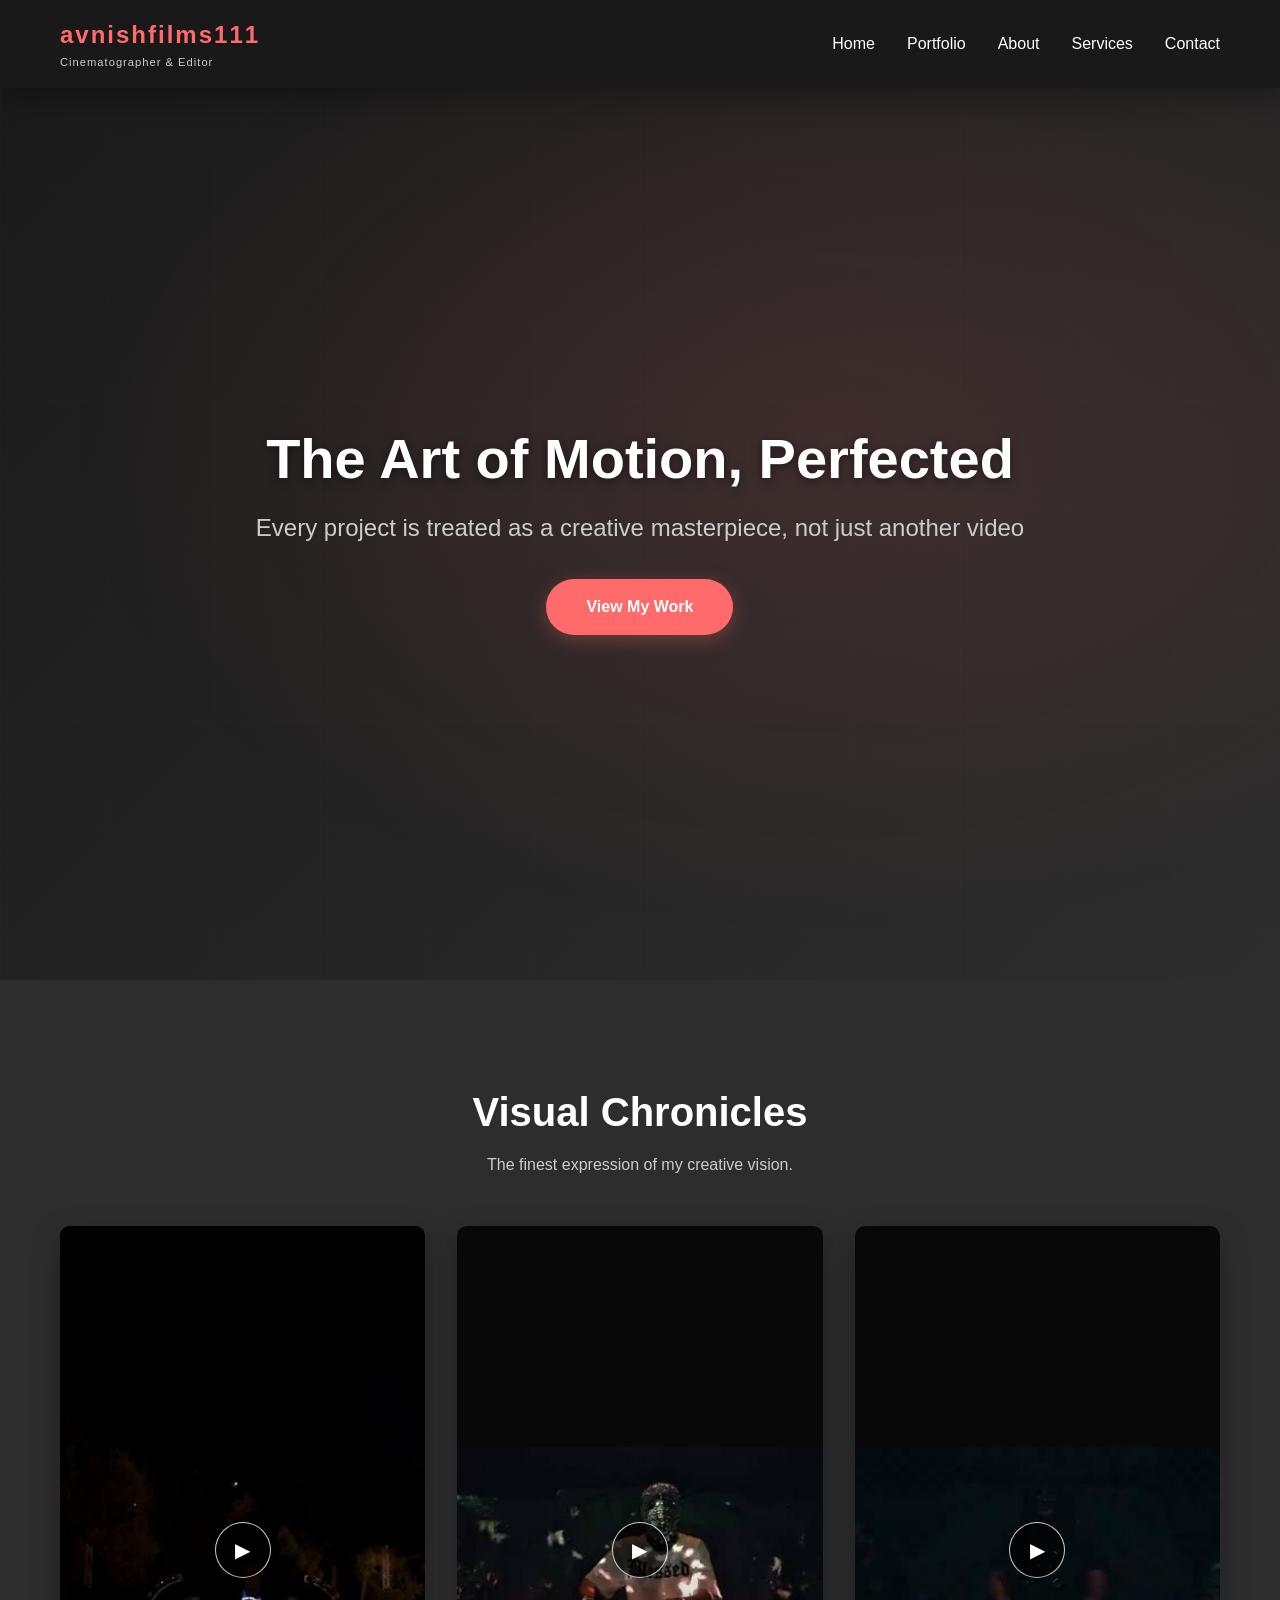
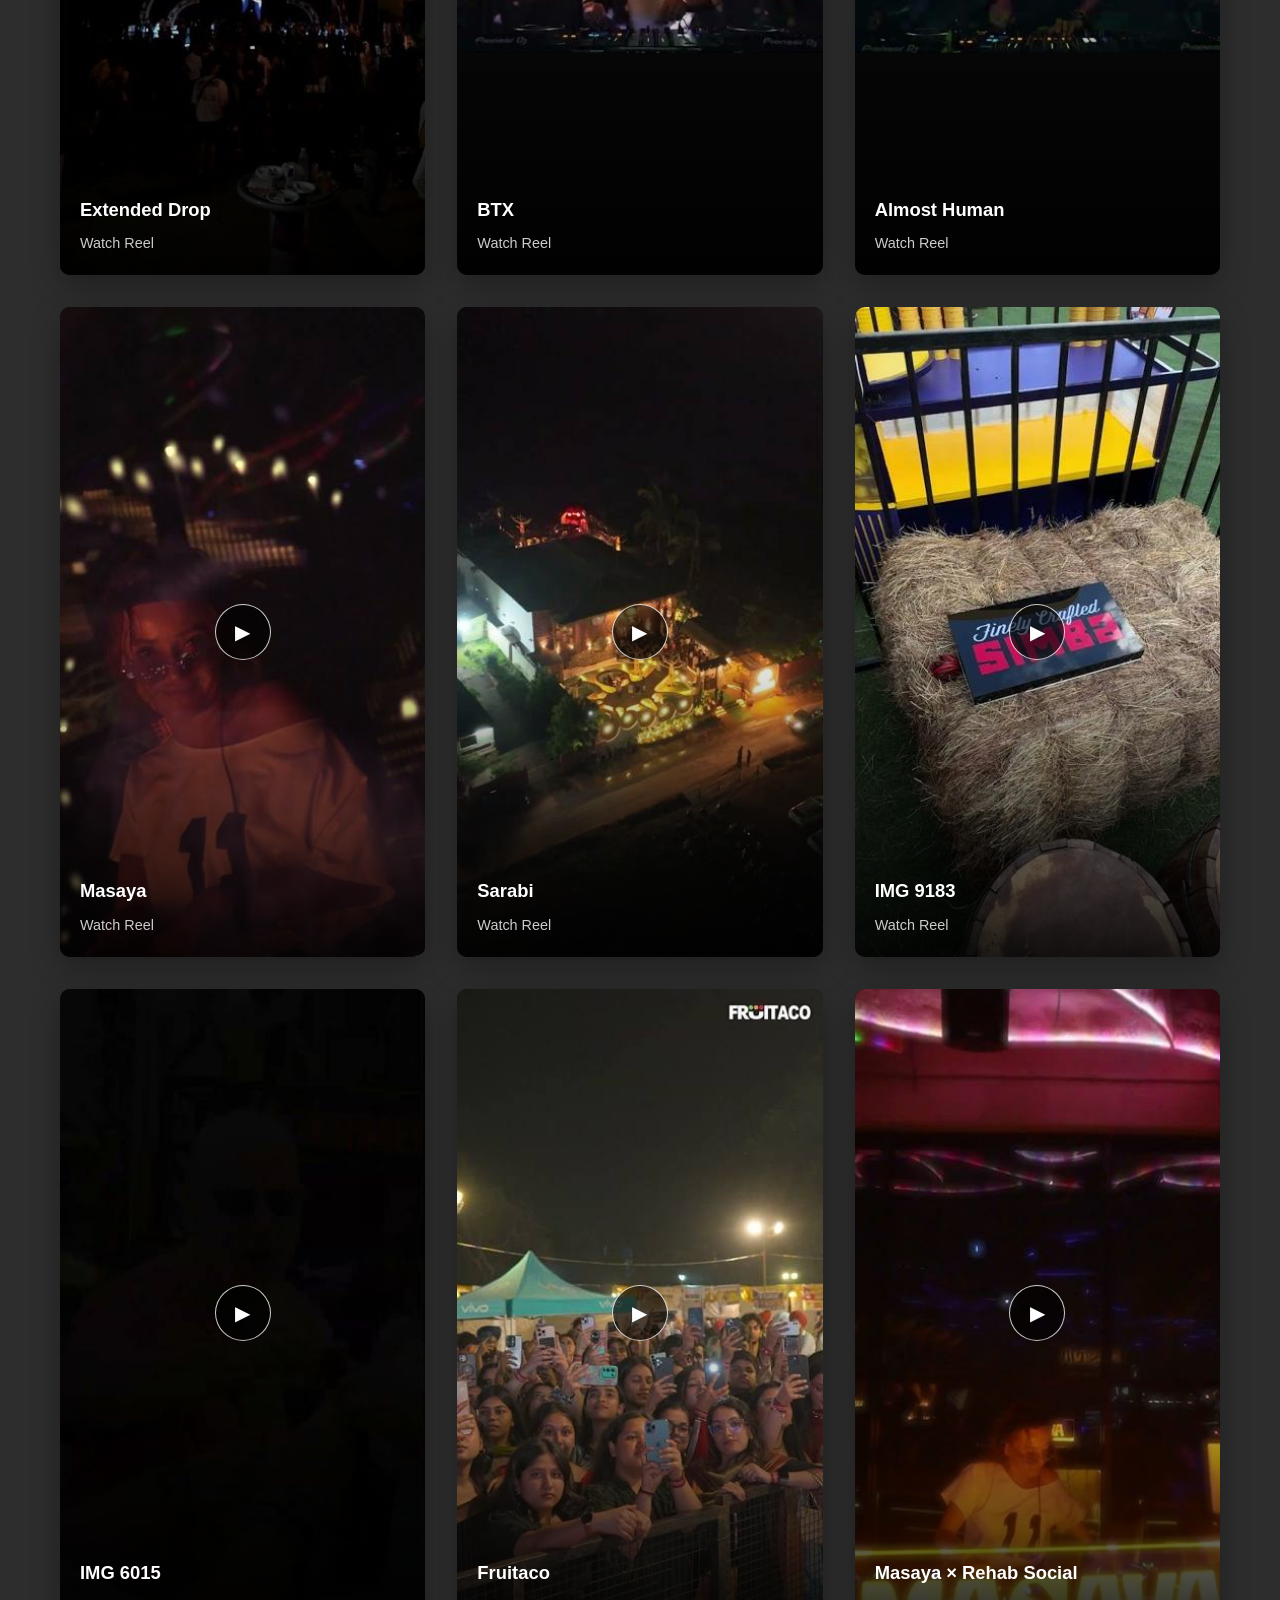
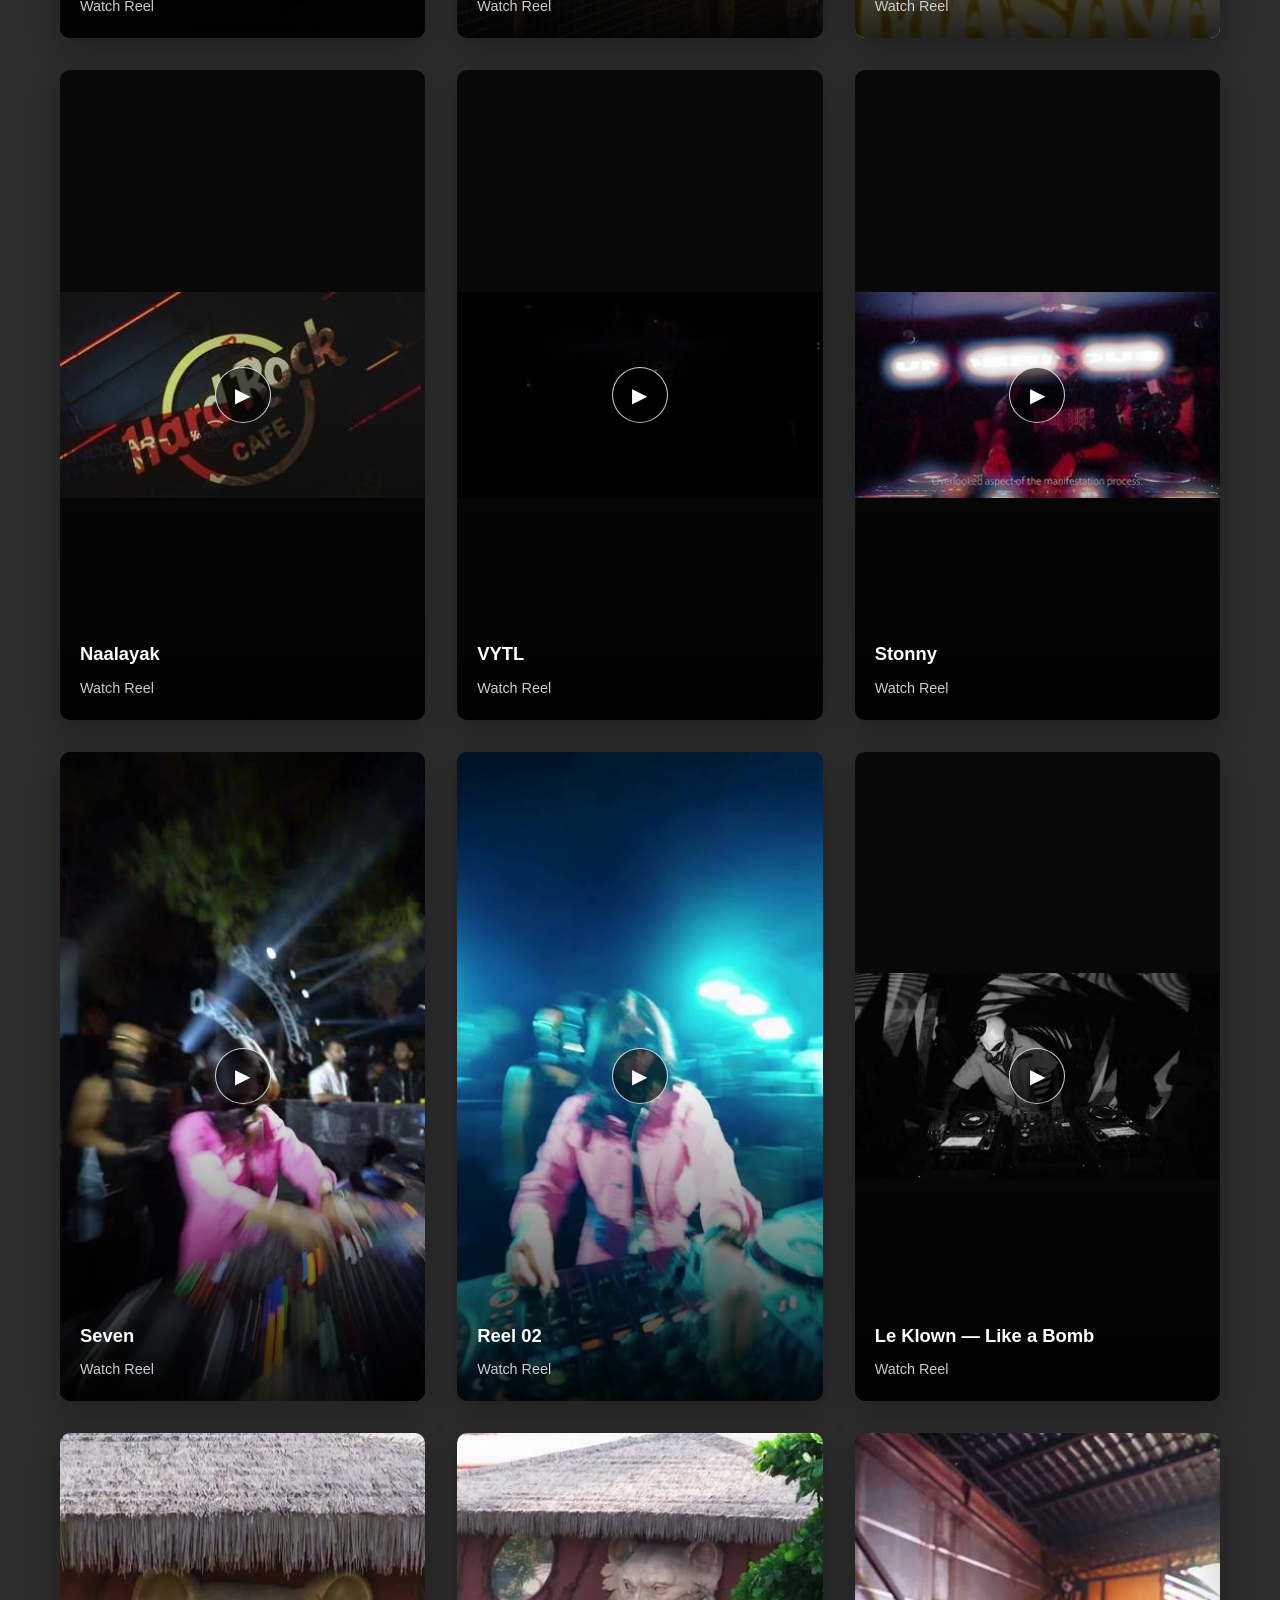
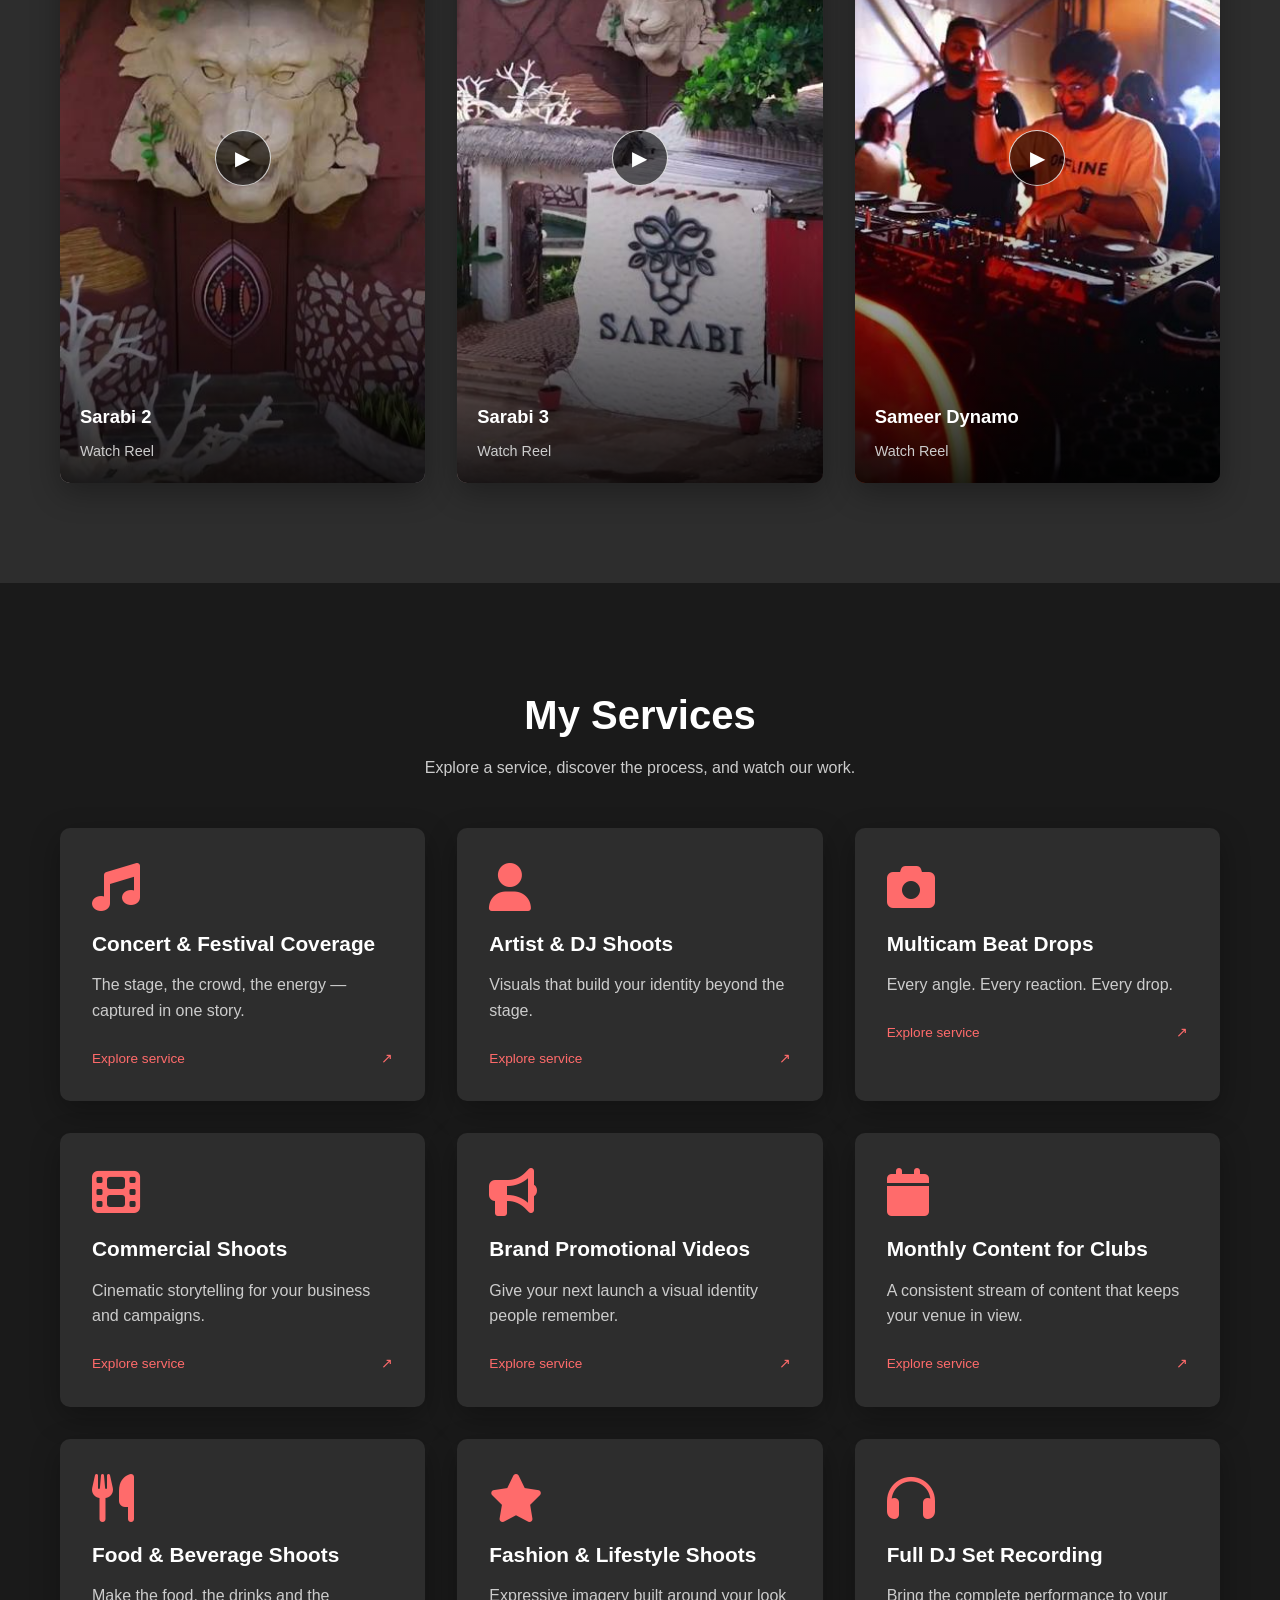
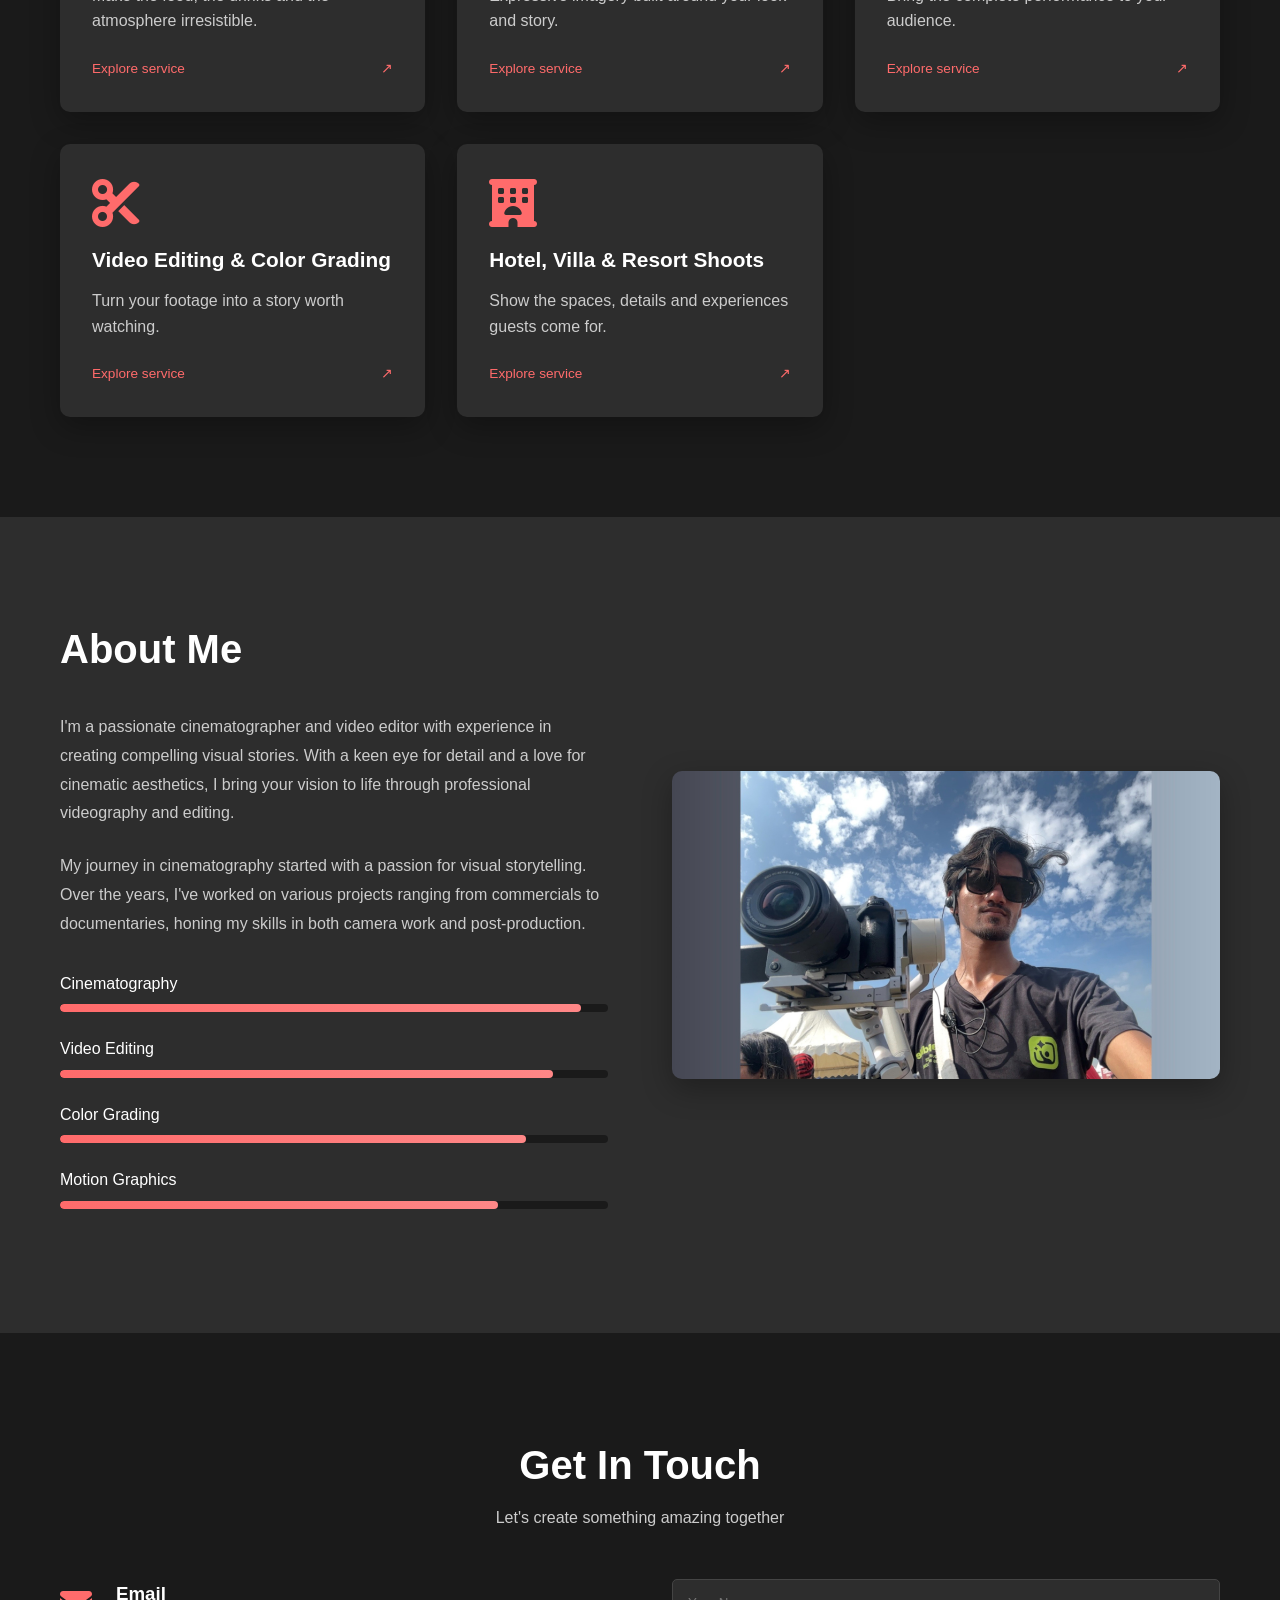
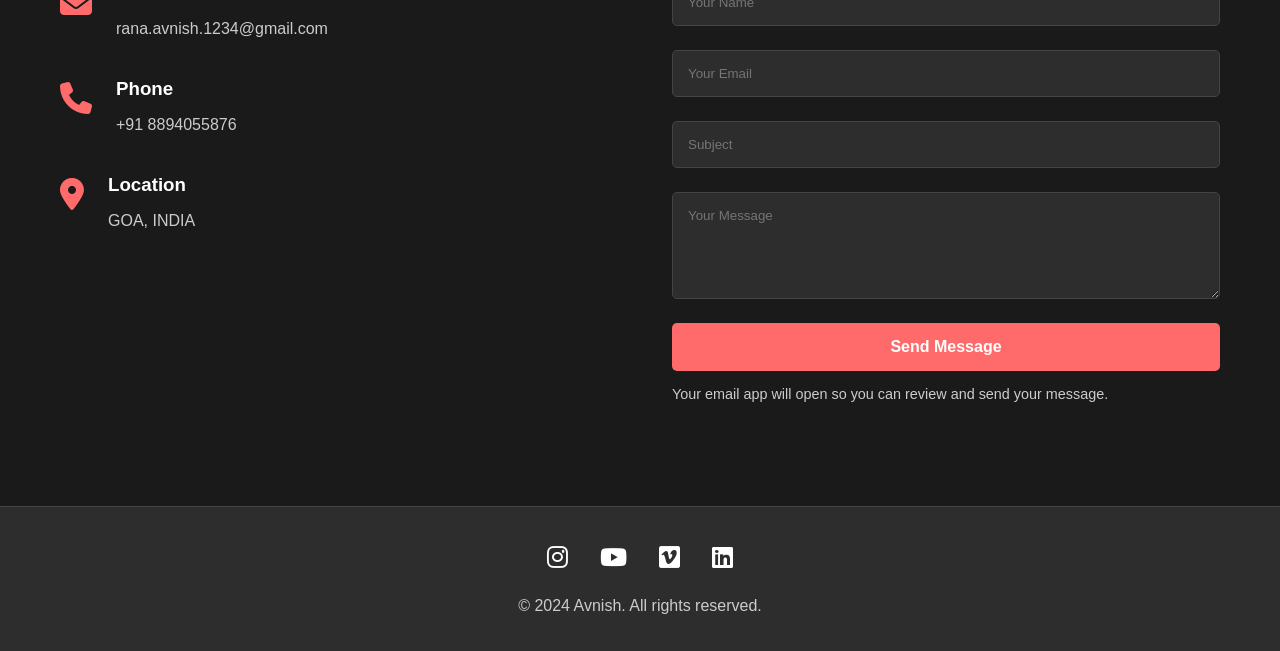
==== commit ce5bc7c8: "Use Avnish's uploaded photo in About Me" ====
--- a/index.html
+++ b/index.html
@@ -465,7 +465,7 @@
                     </div>
                 </div>
                 <div class="about-image">
-                    <img src="https://via.placeholder.com/400x400?text=Profile+Image" alt="Profile">
+                    <img src="assets/avnish-profile.jpg" alt="Avnish Rana holding a camera and gimbal on a shoot" width="2048" height="1152" loading="lazy" decoding="async" style="display:block;height:auto">
                 </div>
             </div>
         </div>
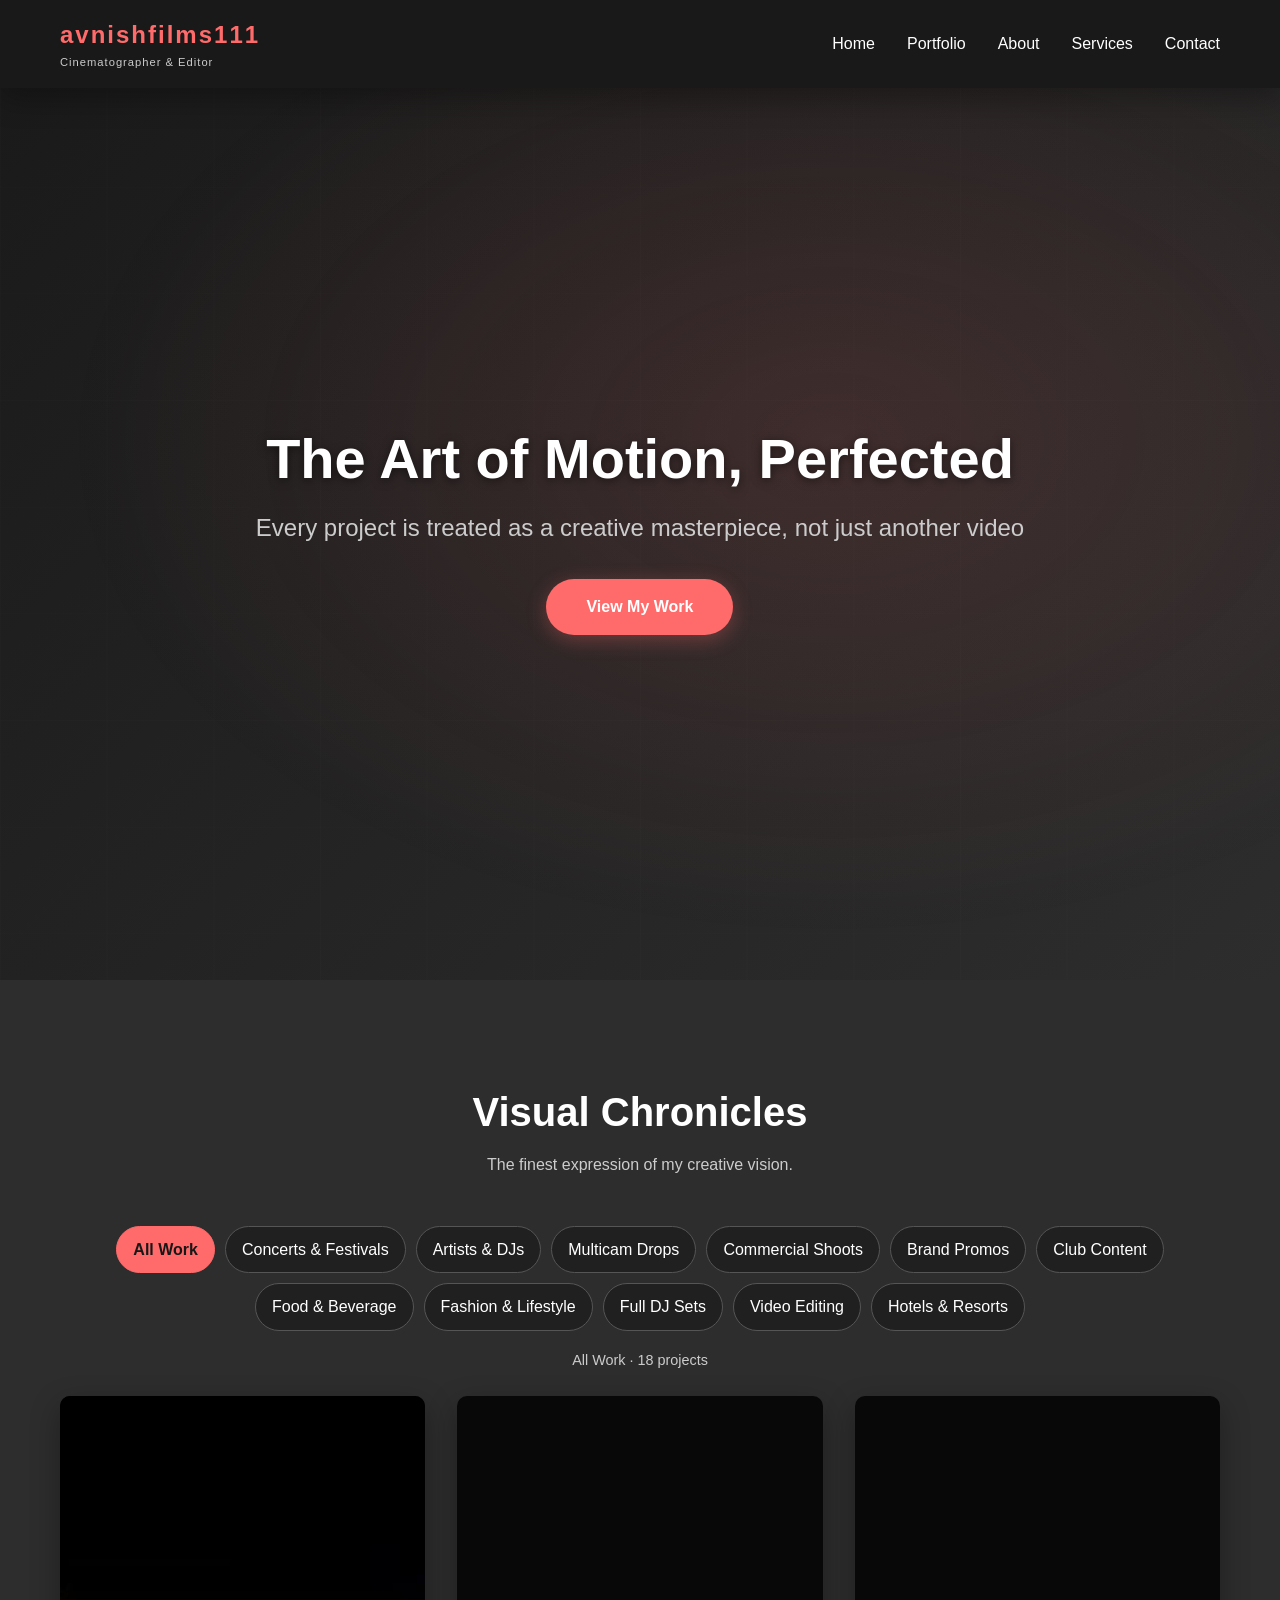
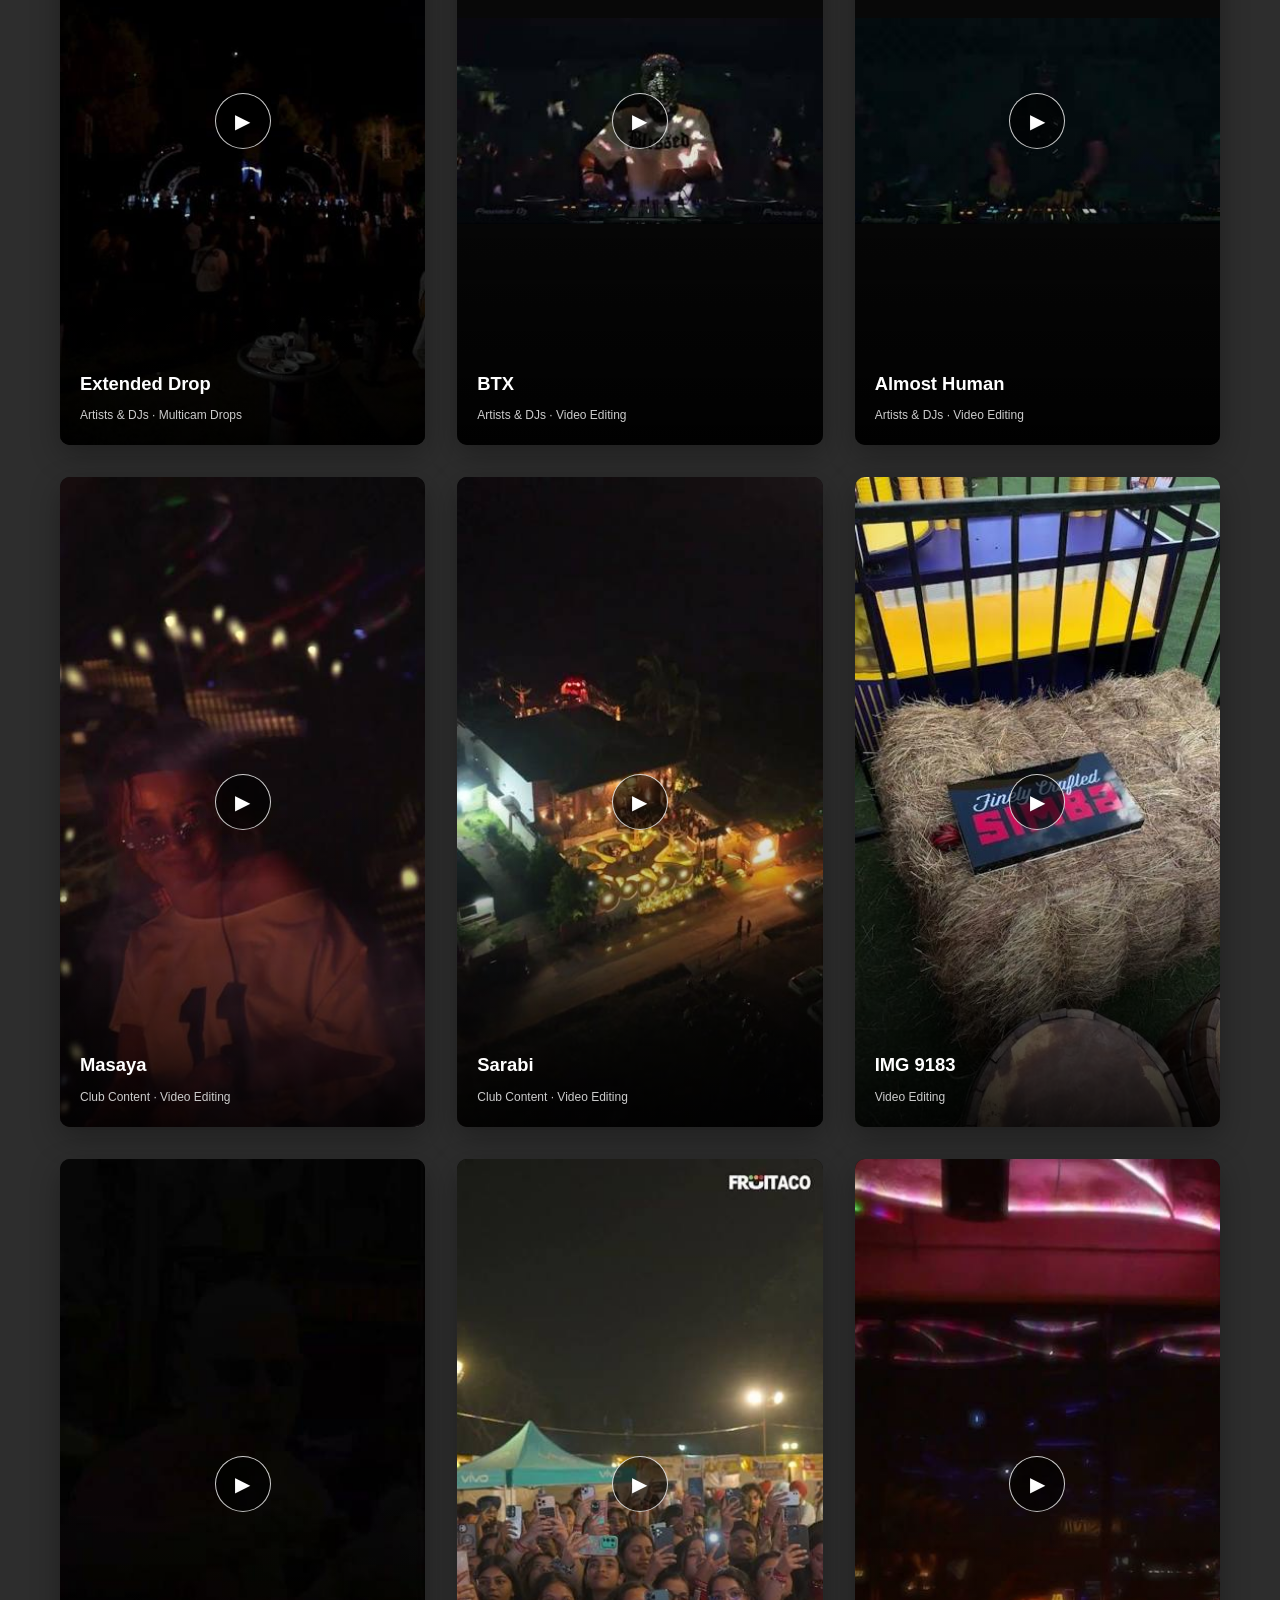
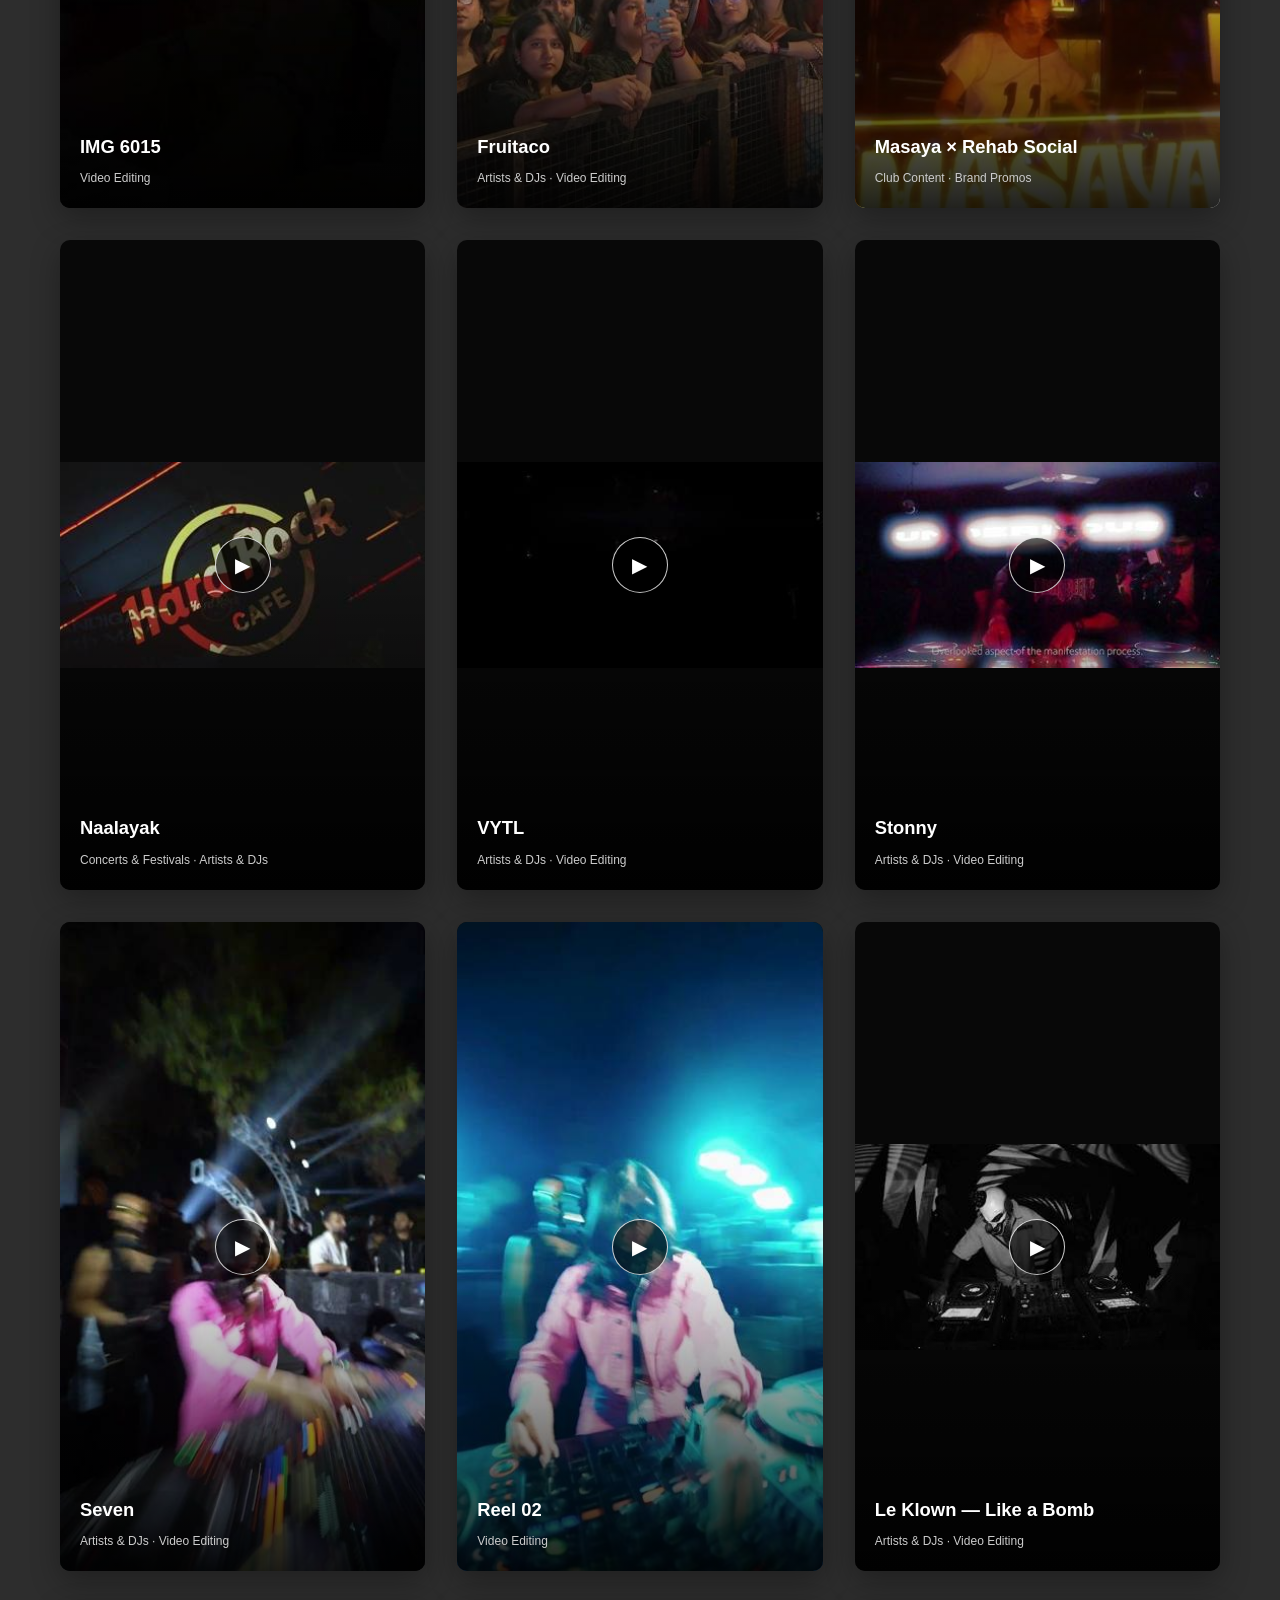
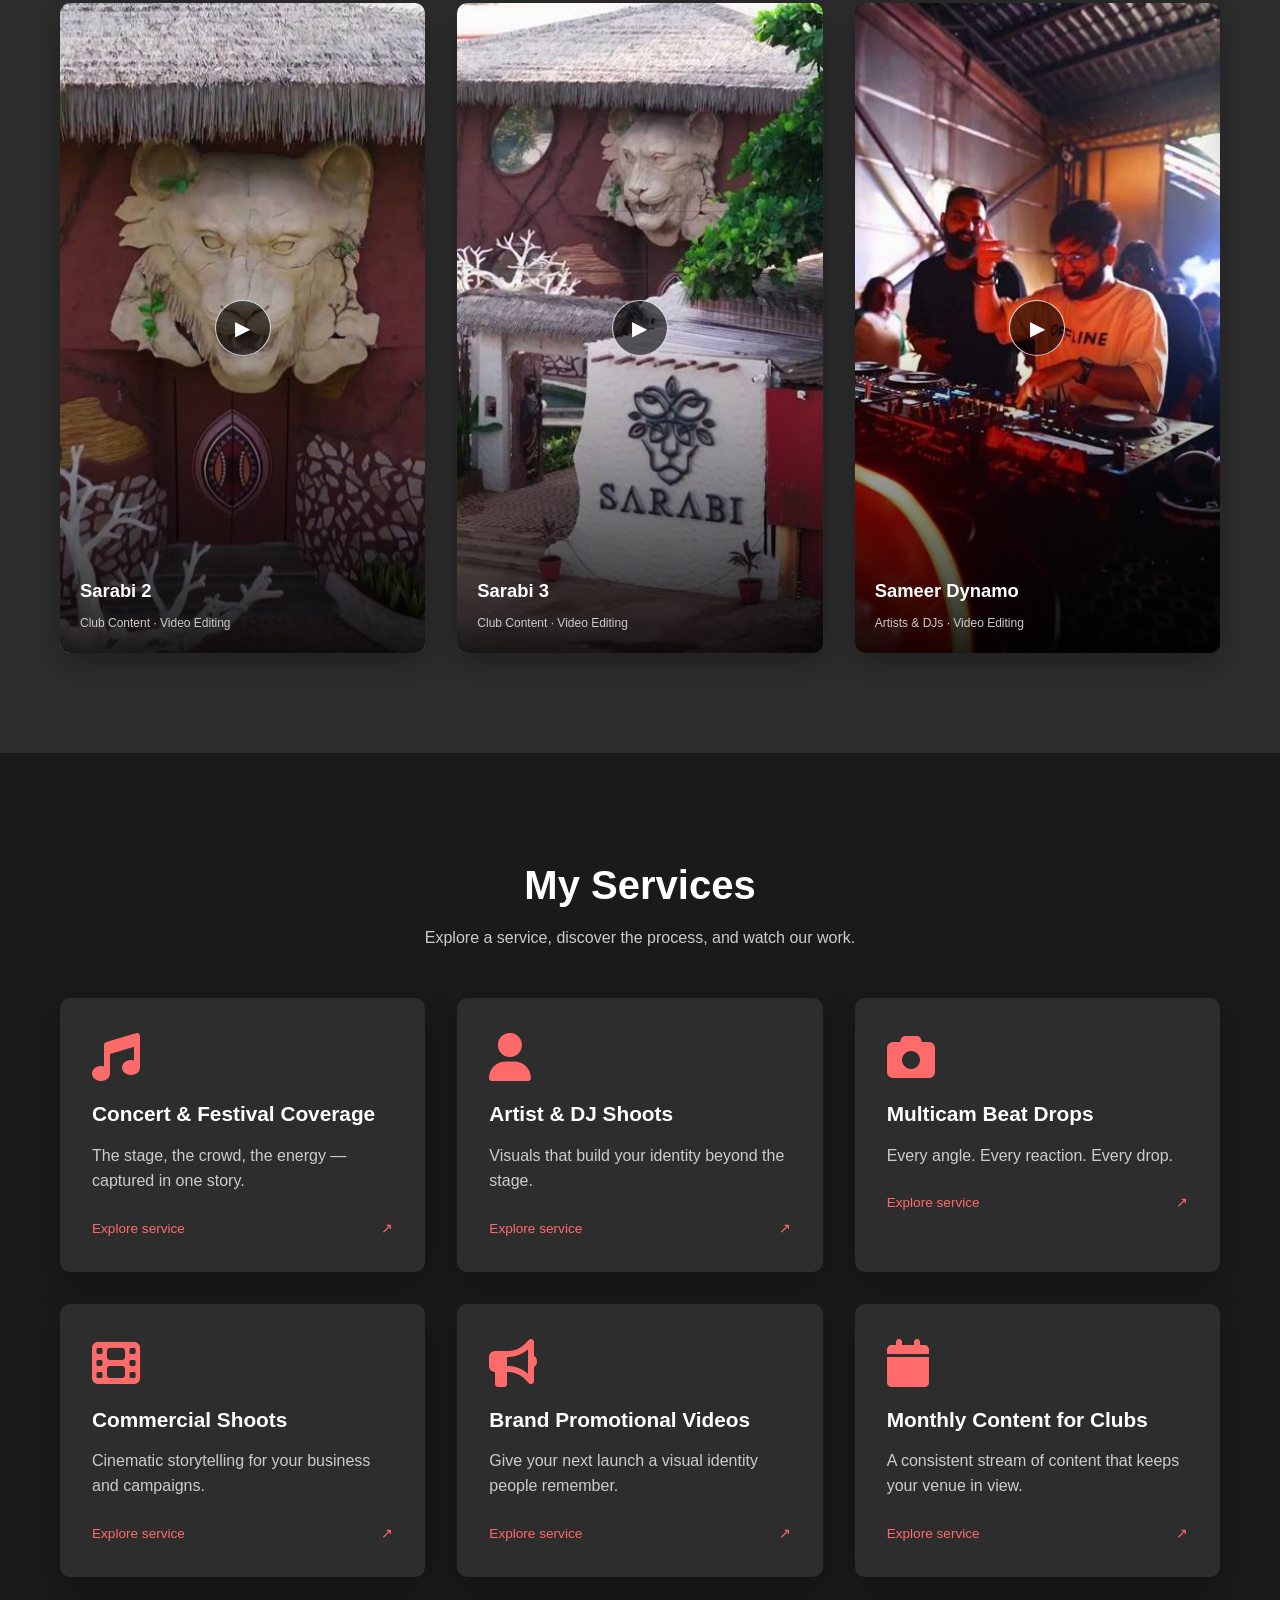
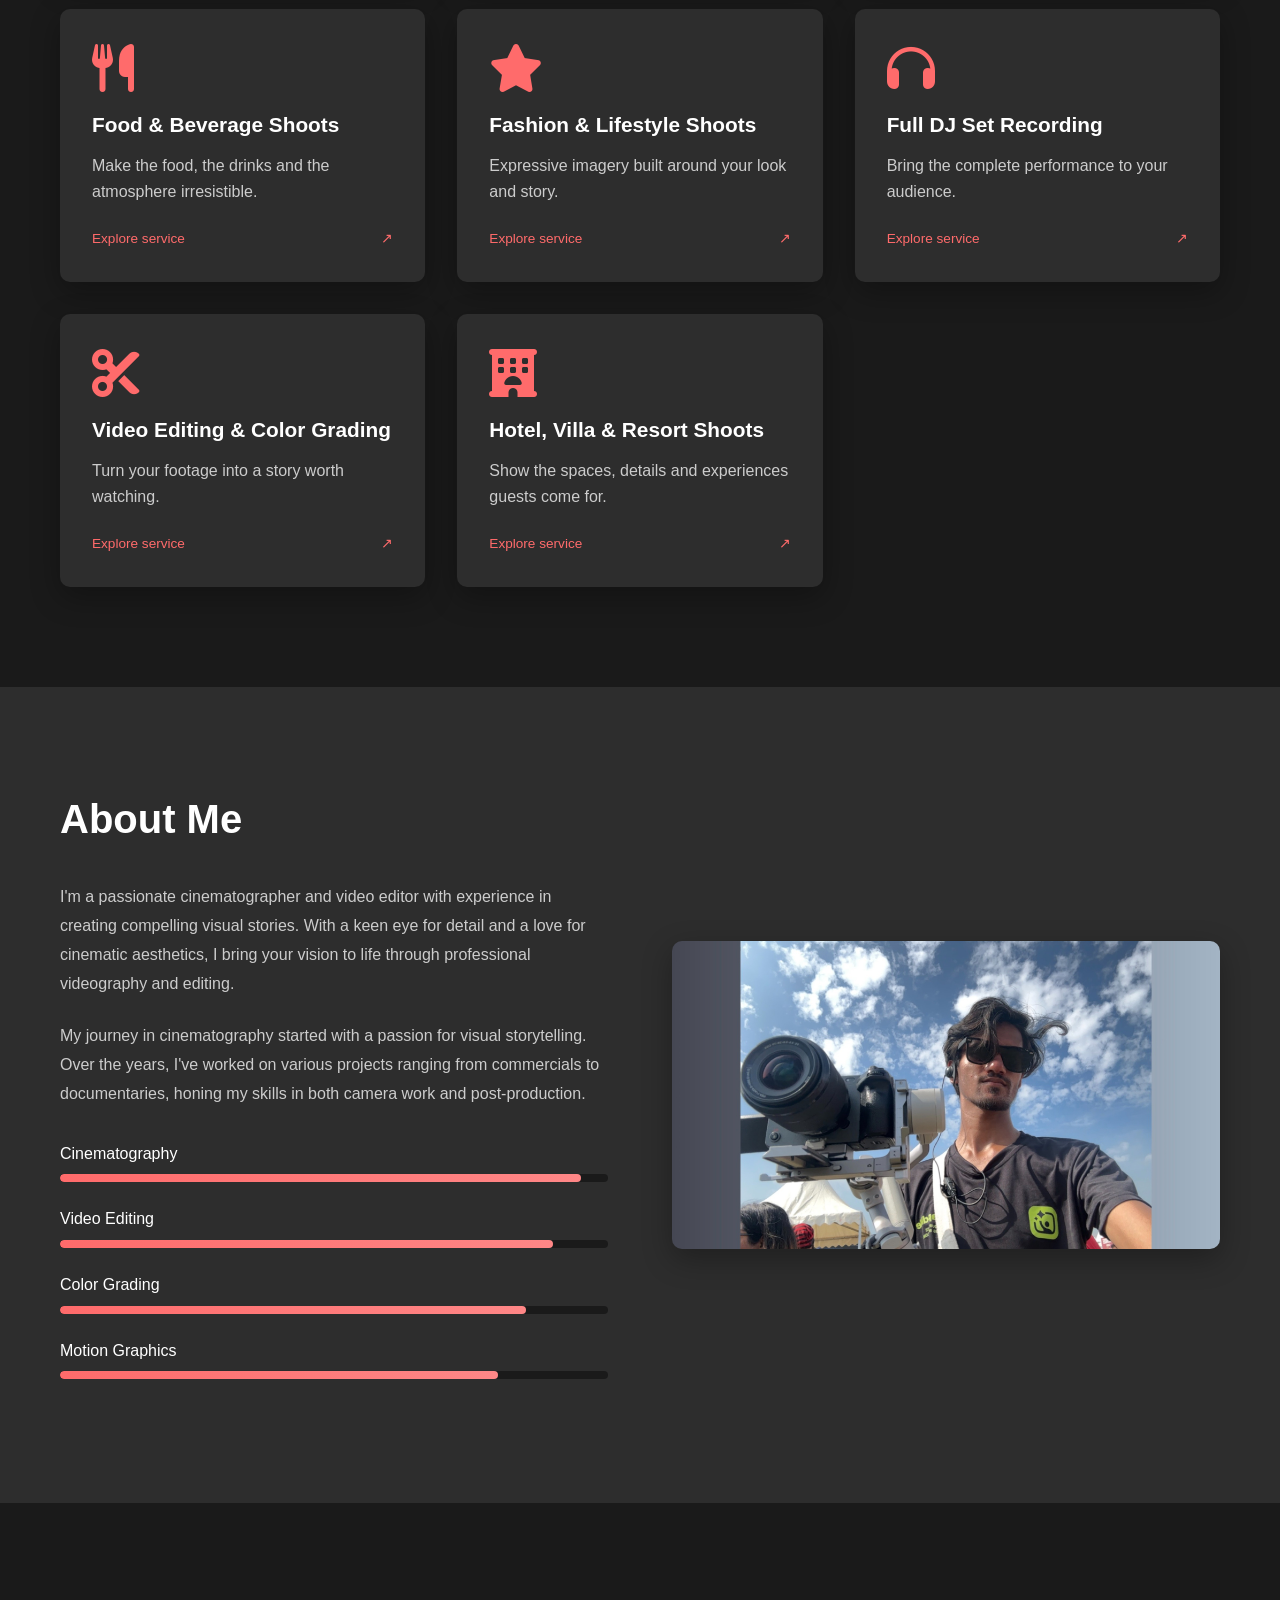
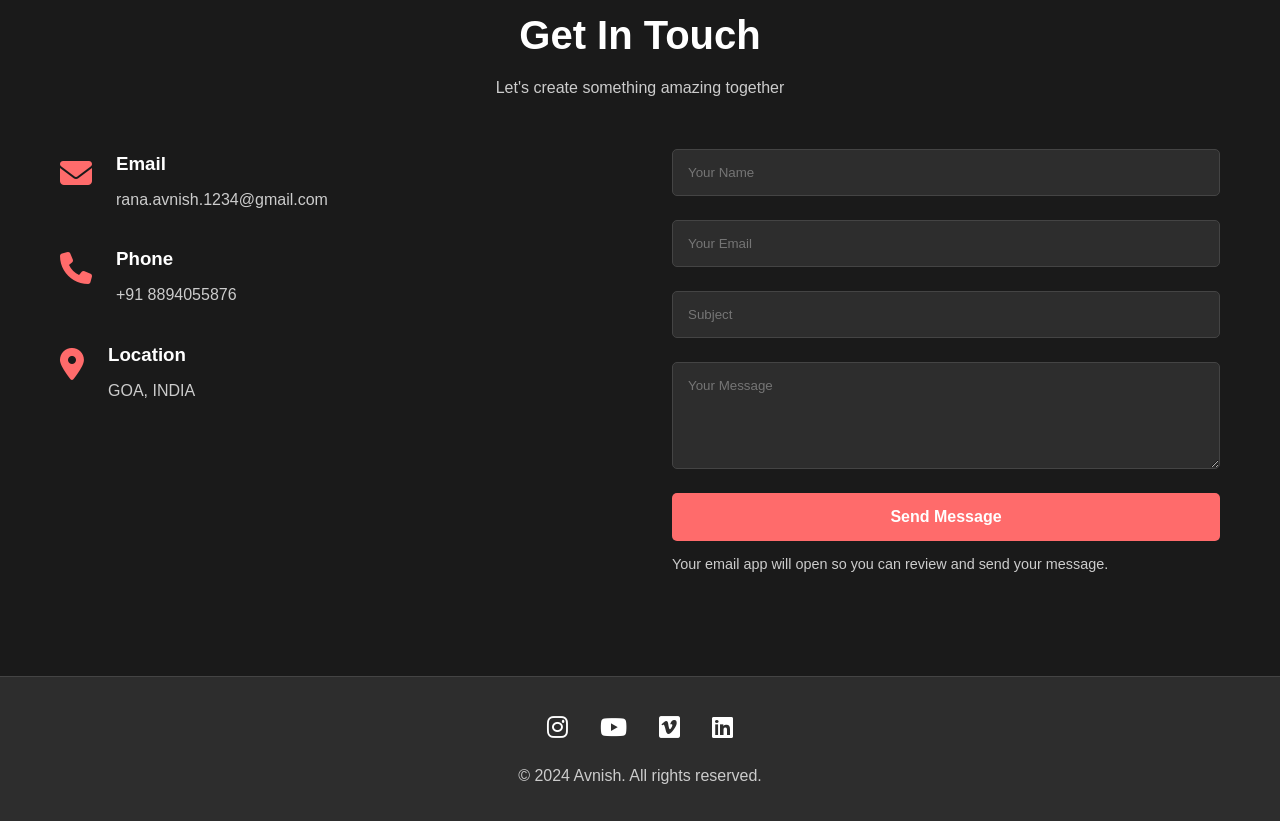
==== commit cbb7ac5e: "Classify portfolio reels by service with filter controls" ====
--- a/index.html
+++ b/index.html
@@ -45,131 +45,147 @@
             <h2>Visual Chronicles</h2>
             <p class="section-subtitle">The finest expression of my creative vision.</p>
             
+            <div class="work-filters" role="group" aria-label="Filter work by service">
+                <button type="button" data-work-filter="all" aria-pressed="true">All Work</button>
+                <button type="button" data-work-filter="concerts" aria-pressed="false">Concerts & Festivals</button>
+                <button type="button" data-work-filter="artists" aria-pressed="false">Artists & DJs</button>
+                <button type="button" data-work-filter="drops" aria-pressed="false">Multicam Drops</button>
+                <button type="button" data-work-filter="commercial" aria-pressed="false">Commercial Shoots</button>
+                <button type="button" data-work-filter="brands" aria-pressed="false">Brand Promos</button>
+                <button type="button" data-work-filter="clubs" aria-pressed="false">Club Content</button>
+                <button type="button" data-work-filter="food" aria-pressed="false">Food & Beverage</button>
+                <button type="button" data-work-filter="fashion" aria-pressed="false">Fashion & Lifestyle</button>
+                <button type="button" data-work-filter="sets" aria-pressed="false">Full DJ Sets</button>
+                <button type="button" data-work-filter="editing" aria-pressed="false">Video Editing</button>
+                <button type="button" data-work-filter="hotels" aria-pressed="false">Hotels & Resorts</button>
+            </div>
+            <p class="work-filter-status" role="status" aria-live="polite"></p>
+            <div class="work-empty" hidden><h3>New work coming soon</h3><p>We’re curating projects for this service. Explore All Work in the meantime.</p><button type="button" data-reset-work>View all work</button></div>
             <div class="portfolio-grid">
-                <a class="portfolio-item reel-card" href="https://drive.google.com/file/d/170FAmWhHXesQFLyPtzkWx0ALSVmrnJnc/view" target="_blank" rel="noopener noreferrer" data-reel-id="170FAmWhHXesQFLyPtzkWx0ALSVmrnJnc" aria-label="Play Extended Drop">
+                <a class="portfolio-item reel-card" data-services="artists drops editing" href="https://drive.google.com/file/d/170FAmWhHXesQFLyPtzkWx0ALSVmrnJnc/view" target="_blank" rel="noopener noreferrer" data-reel-id="170FAmWhHXesQFLyPtzkWx0ALSVmrnJnc" aria-label="Play Extended Drop">
                     <div class="portfolio-image">
                         <img src="assets/thumbnails/170FAmWhHXesQFLyPtzkWx0ALSVmrnJnc.jpg" alt="Extended Drop reel thumbnail" loading="lazy" width="480" height="854">
                         <span class="reel-play" aria-hidden="true">&#9654;</span>
-                        <div class="overlay"><h3>Extended Drop</h3><p>Watch Reel</p></div>
-                    </div>
-                </a>
-                <a class="portfolio-item reel-card" href="https://drive.google.com/file/d/1EQ2rM_Vi4RNpITC0dAZ6-na7VnE8ZfpE/view" target="_blank" rel="noopener noreferrer" data-reel-id="1EQ2rM_Vi4RNpITC0dAZ6-na7VnE8ZfpE" aria-label="Play BTX">
+                        <div class="overlay"><h3>Extended Drop</h3><p>Artists & DJs · Multicam Drops</p></div>
+                    </div>
+                </a>
+                <a class="portfolio-item reel-card" data-services="artists editing" href="https://drive.google.com/file/d/1EQ2rM_Vi4RNpITC0dAZ6-na7VnE8ZfpE/view" target="_blank" rel="noopener noreferrer" data-reel-id="1EQ2rM_Vi4RNpITC0dAZ6-na7VnE8ZfpE" aria-label="Play BTX">
                     <div class="portfolio-image">
                         <img src="assets/thumbnails/1EQ2rM_Vi4RNpITC0dAZ6-na7VnE8ZfpE.jpg" alt="BTX reel thumbnail" loading="lazy" width="480" height="854">
                         <span class="reel-play" aria-hidden="true">&#9654;</span>
-                        <div class="overlay"><h3>BTX</h3><p>Watch Reel</p></div>
-                    </div>
-                </a>
-                <a class="portfolio-item reel-card" href="https://drive.google.com/file/d/19obb0zpAoK-S3FDPcedPxYdSKZu7mAWd/view" target="_blank" rel="noopener noreferrer" data-reel-id="19obb0zpAoK-S3FDPcedPxYdSKZu7mAWd" aria-label="Play Almost Human">
+                        <div class="overlay"><h3>BTX</h3><p>Artists & DJs · Video Editing</p></div>
+                    </div>
+                </a>
+                <a class="portfolio-item reel-card" data-services="artists editing" href="https://drive.google.com/file/d/19obb0zpAoK-S3FDPcedPxYdSKZu7mAWd/view" target="_blank" rel="noopener noreferrer" data-reel-id="19obb0zpAoK-S3FDPcedPxYdSKZu7mAWd" aria-label="Play Almost Human">
                     <div class="portfolio-image">
                         <img src="assets/thumbnails/19obb0zpAoK-S3FDPcedPxYdSKZu7mAWd.jpg" alt="Almost Human reel thumbnail" loading="lazy" width="480" height="854">
                         <span class="reel-play" aria-hidden="true">&#9654;</span>
-                        <div class="overlay"><h3>Almost Human</h3><p>Watch Reel</p></div>
-                    </div>
-                </a>
-                <a class="portfolio-item reel-card" href="https://drive.google.com/file/d/1p5Vgyk1vXopnmqjpsWHd9jwq13X7u4us/view" target="_blank" rel="noopener noreferrer" data-reel-id="1p5Vgyk1vXopnmqjpsWHd9jwq13X7u4us" aria-label="Play Masaya">
+                        <div class="overlay"><h3>Almost Human</h3><p>Artists & DJs · Video Editing</p></div>
+                    </div>
+                </a>
+                <a class="portfolio-item reel-card" data-services="clubs editing" href="https://drive.google.com/file/d/1p5Vgyk1vXopnmqjpsWHd9jwq13X7u4us/view" target="_blank" rel="noopener noreferrer" data-reel-id="1p5Vgyk1vXopnmqjpsWHd9jwq13X7u4us" aria-label="Play Masaya">
                     <div class="portfolio-image">
                         <img src="assets/thumbnails/1p5Vgyk1vXopnmqjpsWHd9jwq13X7u4us.jpg" alt="Masaya reel thumbnail" loading="lazy" width="480" height="854">
                         <span class="reel-play" aria-hidden="true">&#9654;</span>
-                        <div class="overlay"><h3>Masaya</h3><p>Watch Reel</p></div>
-                    </div>
-                </a>
-                <a class="portfolio-item reel-card" href="https://drive.google.com/file/d/1fxQH5bdDrTJtj9AIU9Yin-gWfPuhPDIv/view" target="_blank" rel="noopener noreferrer" data-reel-id="1fxQH5bdDrTJtj9AIU9Yin-gWfPuhPDIv" aria-label="Play Sarabi">
+                        <div class="overlay"><h3>Masaya</h3><p>Club Content · Video Editing</p></div>
+                    </div>
+                </a>
+                <a class="portfolio-item reel-card" data-services="clubs editing" href="https://drive.google.com/file/d/1fxQH5bdDrTJtj9AIU9Yin-gWfPuhPDIv/view" target="_blank" rel="noopener noreferrer" data-reel-id="1fxQH5bdDrTJtj9AIU9Yin-gWfPuhPDIv" aria-label="Play Sarabi">
                     <div class="portfolio-image">
                         <img src="assets/thumbnails/1fxQH5bdDrTJtj9AIU9Yin-gWfPuhPDIv.jpg" alt="Sarabi reel thumbnail" loading="lazy" width="480" height="854">
                         <span class="reel-play" aria-hidden="true">&#9654;</span>
-                        <div class="overlay"><h3>Sarabi</h3><p>Watch Reel</p></div>
-                    </div>
-                </a>
-                <a class="portfolio-item reel-card" href="https://drive.google.com/file/d/1Lc9cZ3nBcTJZDSnDyOXpwfac-nVf8Rgf/view" target="_blank" rel="noopener noreferrer" data-reel-id="1Lc9cZ3nBcTJZDSnDyOXpwfac-nVf8Rgf" aria-label="Play IMG 9183">
+                        <div class="overlay"><h3>Sarabi</h3><p>Club Content · Video Editing</p></div>
+                    </div>
+                </a>
+                <a class="portfolio-item reel-card" data-services="editing" href="https://drive.google.com/file/d/1Lc9cZ3nBcTJZDSnDyOXpwfac-nVf8Rgf/view" target="_blank" rel="noopener noreferrer" data-reel-id="1Lc9cZ3nBcTJZDSnDyOXpwfac-nVf8Rgf" aria-label="Play IMG 9183">
                     <div class="portfolio-image">
                         <img src="assets/thumbnails/1Lc9cZ3nBcTJZDSnDyOXpwfac-nVf8Rgf.jpg" alt="IMG 9183 reel thumbnail" loading="lazy" width="480" height="854">
                         <span class="reel-play" aria-hidden="true">&#9654;</span>
-                        <div class="overlay"><h3>IMG 9183</h3><p>Watch Reel</p></div>
-                    </div>
-                </a>
-                <a class="portfolio-item reel-card" href="https://drive.google.com/file/d/1sn9HfmA3cav52yh1WzC1y7w3U3XWgLrr/view" target="_blank" rel="noopener noreferrer" data-reel-id="1sn9HfmA3cav52yh1WzC1y7w3U3XWgLrr" aria-label="Play IMG 6015">
+                        <div class="overlay"><h3>IMG 9183</h3><p>Video Editing</p></div>
+                    </div>
+                </a>
+                <a class="portfolio-item reel-card" data-services="editing" href="https://drive.google.com/file/d/1sn9HfmA3cav52yh1WzC1y7w3U3XWgLrr/view" target="_blank" rel="noopener noreferrer" data-reel-id="1sn9HfmA3cav52yh1WzC1y7w3U3XWgLrr" aria-label="Play IMG 6015">
                     <div class="portfolio-image">
                         <img src="assets/thumbnails/1sn9HfmA3cav52yh1WzC1y7w3U3XWgLrr.jpg" alt="IMG 6015 reel thumbnail" loading="lazy" width="480" height="854">
                         <span class="reel-play" aria-hidden="true">&#9654;</span>
-                        <div class="overlay"><h3>IMG 6015</h3><p>Watch Reel</p></div>
-                    </div>
-                </a>
-                <a class="portfolio-item reel-card" href="https://drive.google.com/file/d/1zhqvNM7Jtet8gj9bUScpIQb12f5REf93/view" target="_blank" rel="noopener noreferrer" data-reel-id="1zhqvNM7Jtet8gj9bUScpIQb12f5REf93" aria-label="Play Fruitaco">
+                        <div class="overlay"><h3>IMG 6015</h3><p>Video Editing</p></div>
+                    </div>
+                </a>
+                <a class="portfolio-item reel-card" data-services="artists editing" href="https://drive.google.com/file/d/1zhqvNM7Jtet8gj9bUScpIQb12f5REf93/view" target="_blank" rel="noopener noreferrer" data-reel-id="1zhqvNM7Jtet8gj9bUScpIQb12f5REf93" aria-label="Play Fruitaco">
                     <div class="portfolio-image">
                         <img src="assets/thumbnails/1zhqvNM7Jtet8gj9bUScpIQb12f5REf93.jpg" alt="Fruitaco reel thumbnail" loading="lazy" width="480" height="854">
                         <span class="reel-play" aria-hidden="true">&#9654;</span>
-                        <div class="overlay"><h3>Fruitaco</h3><p>Watch Reel</p></div>
-                    </div>
-                </a>
-                <a class="portfolio-item reel-card" href="https://drive.google.com/file/d/1oeie0qxcyoTz9nxLRPJiqrnz3M0-Emtl/view" target="_blank" rel="noopener noreferrer" data-reel-id="1oeie0qxcyoTz9nxLRPJiqrnz3M0-Emtl" aria-label="Play Masaya × Rehab Social">
+                        <div class="overlay"><h3>Fruitaco</h3><p>Artists & DJs · Video Editing</p></div>
+                    </div>
+                </a>
+                <a class="portfolio-item reel-card" data-services="clubs brands editing" href="https://drive.google.com/file/d/1oeie0qxcyoTz9nxLRPJiqrnz3M0-Emtl/view" target="_blank" rel="noopener noreferrer" data-reel-id="1oeie0qxcyoTz9nxLRPJiqrnz3M0-Emtl" aria-label="Play Masaya × Rehab Social">
                     <div class="portfolio-image">
                         <img src="assets/thumbnails/1oeie0qxcyoTz9nxLRPJiqrnz3M0-Emtl.jpg" alt="Masaya × Rehab Social reel thumbnail" loading="lazy" width="480" height="854">
                         <span class="reel-play" aria-hidden="true">&#9654;</span>
-                        <div class="overlay"><h3>Masaya × Rehab Social</h3><p>Watch Reel</p></div>
-                    </div>
-                </a>
-                <a class="portfolio-item reel-card" href="https://drive.google.com/file/d/1HjjT470BcM9Kj-WR-WElhgxHkyxT2uAD/view" target="_blank" rel="noopener noreferrer" data-reel-id="1HjjT470BcM9Kj-WR-WElhgxHkyxT2uAD" aria-label="Play Naalayak">
+                        <div class="overlay"><h3>Masaya × Rehab Social</h3><p>Club Content · Brand Promos</p></div>
+                    </div>
+                </a>
+                <a class="portfolio-item reel-card" data-services="concerts artists editing" href="https://drive.google.com/file/d/1HjjT470BcM9Kj-WR-WElhgxHkyxT2uAD/view" target="_blank" rel="noopener noreferrer" data-reel-id="1HjjT470BcM9Kj-WR-WElhgxHkyxT2uAD" aria-label="Play Naalayak">
                     <div class="portfolio-image">
                         <img src="assets/thumbnails/1HjjT470BcM9Kj-WR-WElhgxHkyxT2uAD.jpg" alt="Naalayak reel thumbnail" loading="lazy" width="480" height="854">
                         <span class="reel-play" aria-hidden="true">&#9654;</span>
-                        <div class="overlay"><h3>Naalayak</h3><p>Watch Reel</p></div>
-                    </div>
-                </a>
-                <a class="portfolio-item reel-card" href="https://drive.google.com/file/d/1RBGtbEs3XWl6595beu2-HH6jpcHYVA5f/view" target="_blank" rel="noopener noreferrer" data-reel-id="1RBGtbEs3XWl6595beu2-HH6jpcHYVA5f" aria-label="Play VYTL">
+                        <div class="overlay"><h3>Naalayak</h3><p>Concerts & Festivals · Artists & DJs</p></div>
+                    </div>
+                </a>
+                <a class="portfolio-item reel-card" data-services="artists editing" href="https://drive.google.com/file/d/1RBGtbEs3XWl6595beu2-HH6jpcHYVA5f/view" target="_blank" rel="noopener noreferrer" data-reel-id="1RBGtbEs3XWl6595beu2-HH6jpcHYVA5f" aria-label="Play VYTL">
                     <div class="portfolio-image">
                         <img src="assets/thumbnails/1RBGtbEs3XWl6595beu2-HH6jpcHYVA5f.jpg" alt="VYTL reel thumbnail" loading="lazy" width="480" height="854">
                         <span class="reel-play" aria-hidden="true">&#9654;</span>
-                        <div class="overlay"><h3>VYTL</h3><p>Watch Reel</p></div>
-                    </div>
-                </a>
-                <a class="portfolio-item reel-card" href="https://drive.google.com/file/d/1cGcNQIys9CZnHI_eeshAYg0FwxC6eoK7/view" target="_blank" rel="noopener noreferrer" data-reel-id="1cGcNQIys9CZnHI_eeshAYg0FwxC6eoK7" aria-label="Play Stonny">
+                        <div class="overlay"><h3>VYTL</h3><p>Artists & DJs · Video Editing</p></div>
+                    </div>
+                </a>
+                <a class="portfolio-item reel-card" data-services="artists editing" href="https://drive.google.com/file/d/1cGcNQIys9CZnHI_eeshAYg0FwxC6eoK7/view" target="_blank" rel="noopener noreferrer" data-reel-id="1cGcNQIys9CZnHI_eeshAYg0FwxC6eoK7" aria-label="Play Stonny">
                     <div class="portfolio-image">
                         <img src="assets/thumbnails/1cGcNQIys9CZnHI_eeshAYg0FwxC6eoK7.jpg" alt="Stonny reel thumbnail" loading="lazy" width="480" height="854">
                         <span class="reel-play" aria-hidden="true">&#9654;</span>
-                        <div class="overlay"><h3>Stonny</h3><p>Watch Reel</p></div>
-                    </div>
-                </a>
-                <a class="portfolio-item reel-card" href="https://drive.google.com/file/d/1S1sMey1x_t8JpTHmy6HfldU7MF1KyE_K/view" target="_blank" rel="noopener noreferrer" data-reel-id="1S1sMey1x_t8JpTHmy6HfldU7MF1KyE_K" aria-label="Play Seven">
+                        <div class="overlay"><h3>Stonny</h3><p>Artists & DJs · Video Editing</p></div>
+                    </div>
+                </a>
+                <a class="portfolio-item reel-card" data-services="artists editing" href="https://drive.google.com/file/d/1S1sMey1x_t8JpTHmy6HfldU7MF1KyE_K/view" target="_blank" rel="noopener noreferrer" data-reel-id="1S1sMey1x_t8JpTHmy6HfldU7MF1KyE_K" aria-label="Play Seven">
                     <div class="portfolio-image">
                         <img src="assets/thumbnails/1S1sMey1x_t8JpTHmy6HfldU7MF1KyE_K.jpg" alt="Seven reel thumbnail" loading="lazy" width="480" height="854">
                         <span class="reel-play" aria-hidden="true">&#9654;</span>
-                        <div class="overlay"><h3>Seven</h3><p>Watch Reel</p></div>
-                    </div>
-                </a>
-                <a class="portfolio-item reel-card" href="https://drive.google.com/file/d/1LJGD_ztjoZJlyijSNM5k9Nr506ufe-u6/view" target="_blank" rel="noopener noreferrer" data-reel-id="1LJGD_ztjoZJlyijSNM5k9Nr506ufe-u6" aria-label="Play Reel 02">
+                        <div class="overlay"><h3>Seven</h3><p>Artists & DJs · Video Editing</p></div>
+                    </div>
+                </a>
+                <a class="portfolio-item reel-card" data-services="editing" href="https://drive.google.com/file/d/1LJGD_ztjoZJlyijSNM5k9Nr506ufe-u6/view" target="_blank" rel="noopener noreferrer" data-reel-id="1LJGD_ztjoZJlyijSNM5k9Nr506ufe-u6" aria-label="Play Reel 02">
                     <div class="portfolio-image">
                         <img src="assets/thumbnails/1LJGD_ztjoZJlyijSNM5k9Nr506ufe-u6.jpg" alt="Reel 02 reel thumbnail" loading="lazy" width="480" height="854">
                         <span class="reel-play" aria-hidden="true">&#9654;</span>
-                        <div class="overlay"><h3>Reel 02</h3><p>Watch Reel</p></div>
-                    </div>
-                </a>
-                <a class="portfolio-item reel-card" href="https://drive.google.com/file/d/1RceJww7LlAiNSl4JbgUOV79a59gW97uV/view" target="_blank" rel="noopener noreferrer" data-reel-id="1RceJww7LlAiNSl4JbgUOV79a59gW97uV" aria-label="Play Le Klown — Like a Bomb">
+                        <div class="overlay"><h3>Reel 02</h3><p>Video Editing</p></div>
+                    </div>
+                </a>
+                <a class="portfolio-item reel-card" data-services="artists editing" href="https://drive.google.com/file/d/1RceJww7LlAiNSl4JbgUOV79a59gW97uV/view" target="_blank" rel="noopener noreferrer" data-reel-id="1RceJww7LlAiNSl4JbgUOV79a59gW97uV" aria-label="Play Le Klown — Like a Bomb">
                     <div class="portfolio-image">
                         <img src="assets/thumbnails/1RceJww7LlAiNSl4JbgUOV79a59gW97uV.jpg" alt="Le Klown — Like a Bomb reel thumbnail" loading="lazy" width="480" height="854">
                         <span class="reel-play" aria-hidden="true">&#9654;</span>
-                        <div class="overlay"><h3>Le Klown — Like a Bomb</h3><p>Watch Reel</p></div>
-                    </div>
-                </a>
-                <a class="portfolio-item reel-card" href="https://drive.google.com/file/d/1DuZ2hmhxbkPviWuXYme5pL1ZM5NM68c8/view" target="_blank" rel="noopener noreferrer" data-reel-id="1DuZ2hmhxbkPviWuXYme5pL1ZM5NM68c8" aria-label="Play Sarabi 2">
+                        <div class="overlay"><h3>Le Klown — Like a Bomb</h3><p>Artists & DJs · Video Editing</p></div>
+                    </div>
+                </a>
+                <a class="portfolio-item reel-card" data-services="clubs editing" href="https://drive.google.com/file/d/1DuZ2hmhxbkPviWuXYme5pL1ZM5NM68c8/view" target="_blank" rel="noopener noreferrer" data-reel-id="1DuZ2hmhxbkPviWuXYme5pL1ZM5NM68c8" aria-label="Play Sarabi 2">
                     <div class="portfolio-image">
                         <img src="assets/thumbnails/1DuZ2hmhxbkPviWuXYme5pL1ZM5NM68c8.jpg" alt="Sarabi 2 reel thumbnail" loading="lazy" width="480" height="854">
                         <span class="reel-play" aria-hidden="true">&#9654;</span>
-                        <div class="overlay"><h3>Sarabi 2</h3><p>Watch Reel</p></div>
-                    </div>
-                </a>
-                <a class="portfolio-item reel-card" href="https://drive.google.com/file/d/12wIllkBxddO5GnbNj72sYl97a7EB_cRd/view" target="_blank" rel="noopener noreferrer" data-reel-id="12wIllkBxddO5GnbNj72sYl97a7EB_cRd" aria-label="Play Sarabi 3">
+                        <div class="overlay"><h3>Sarabi 2</h3><p>Club Content · Video Editing</p></div>
+                    </div>
+                </a>
+                <a class="portfolio-item reel-card" data-services="clubs editing" href="https://drive.google.com/file/d/12wIllkBxddO5GnbNj72sYl97a7EB_cRd/view" target="_blank" rel="noopener noreferrer" data-reel-id="12wIllkBxddO5GnbNj72sYl97a7EB_cRd" aria-label="Play Sarabi 3">
                     <div class="portfolio-image">
                         <img src="assets/thumbnails/12wIllkBxddO5GnbNj72sYl97a7EB_cRd.jpg" alt="Sarabi 3 reel thumbnail" loading="lazy" width="480" height="854">
                         <span class="reel-play" aria-hidden="true">&#9654;</span>
-                        <div class="overlay"><h3>Sarabi 3</h3><p>Watch Reel</p></div>
-                    </div>
-                </a>
-                <a class="portfolio-item reel-card" href="https://drive.google.com/file/d/1n6EC4EGb9D8dIGsUT_uFUcMX8GzkXjqM/view" target="_blank" rel="noopener noreferrer" data-reel-id="1n6EC4EGb9D8dIGsUT_uFUcMX8GzkXjqM" aria-label="Play Sameer Dynamo">
+                        <div class="overlay"><h3>Sarabi 3</h3><p>Club Content · Video Editing</p></div>
+                    </div>
+                </a>
+                <a class="portfolio-item reel-card" data-services="artists editing" href="https://drive.google.com/file/d/1n6EC4EGb9D8dIGsUT_uFUcMX8GzkXjqM/view" target="_blank" rel="noopener noreferrer" data-reel-id="1n6EC4EGb9D8dIGsUT_uFUcMX8GzkXjqM" aria-label="Play Sameer Dynamo">
                     <div class="portfolio-image">
                         <img src="assets/thumbnails/1n6EC4EGb9D8dIGsUT_uFUcMX8GzkXjqM.jpg" alt="Sameer Dynamo reel thumbnail" loading="lazy" width="480" height="854">
                         <span class="reel-play" aria-hidden="true">&#9654;</span>
-                        <div class="overlay"><h3>Sameer Dynamo</h3><p>Watch Reel</p></div>
+                        <div class="overlay"><h3>Sameer Dynamo</h3><p>Artists & DJs · Video Editing</p></div>
                     </div>
                 </a>
             </div>
--- a/styles.css
+++ b/styles.css
@@ -864,3 +864,14 @@
     .services-grid { grid-template-columns: 1fr; }
     .service-enquire { width: 100%; padding: 12px 18px; }
 }
+
+/* Service-based portfolio browsing. */
+.work-filters { display: flex; flex-wrap: wrap; justify-content: center; gap: 10px; margin-bottom: 18px; }
+.work-filters button, .work-empty button { font: inherit; color: var(--text-light); background: #202020; border: 1px solid #555; padding: 10px 16px; border-radius: 24px; cursor: pointer; }
+.work-filters button[aria-pressed="true"] { background: var(--accent-color); color: #171717; border-color: var(--accent-color); font-weight: 700; }
+.work-filters button:focus-visible, .work-empty button:focus-visible { outline: 3px solid var(--accent-color); outline-offset: 3px; }
+.work-filter-status { text-align: center; color: var(--text-muted); margin-bottom: 24px; font-size: .9rem; }
+.portfolio-item[hidden], .work-empty[hidden] { display: none !important; }
+.work-empty { padding: 48px 20px; text-align: center; border: 1px solid #555; border-radius: 12px; }
+.work-empty p { margin: 12px 0 20px; color: var(--text-muted); }
+.reel-card .overlay p { font-size: .75rem; }
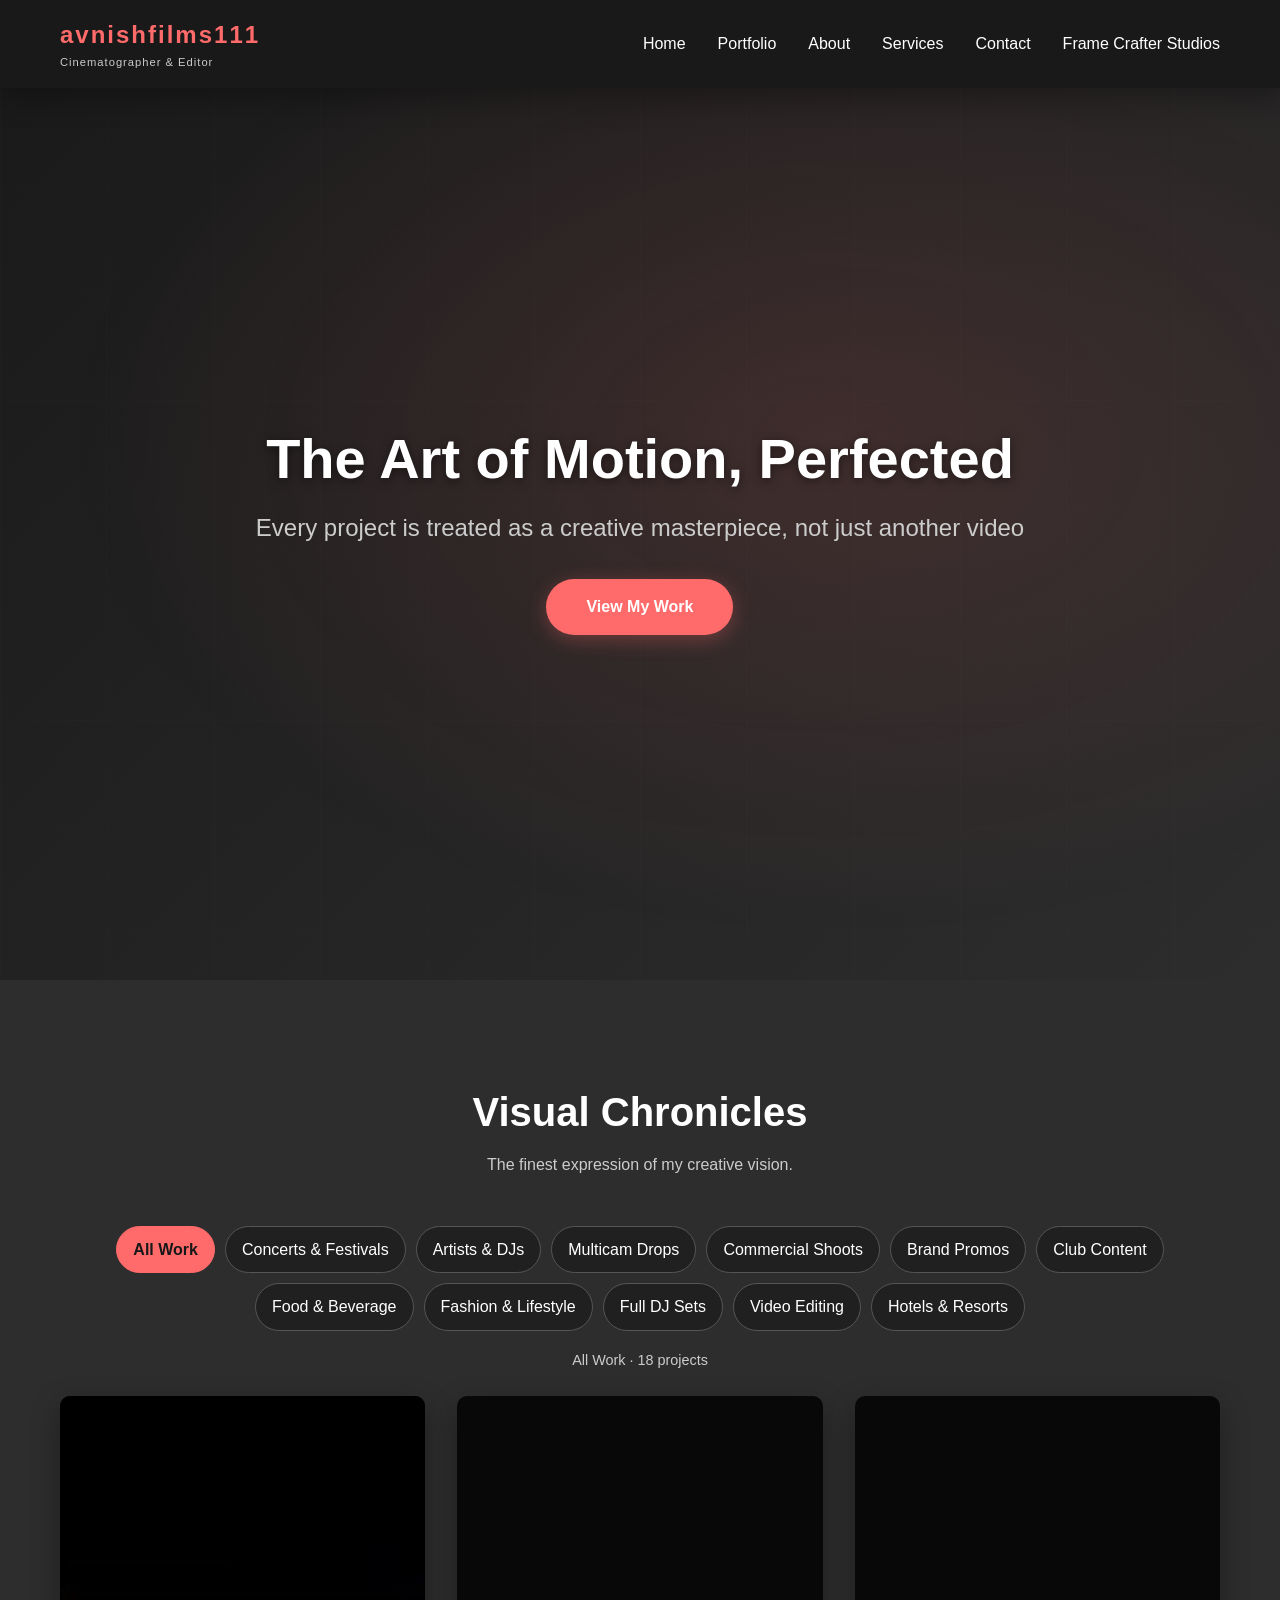
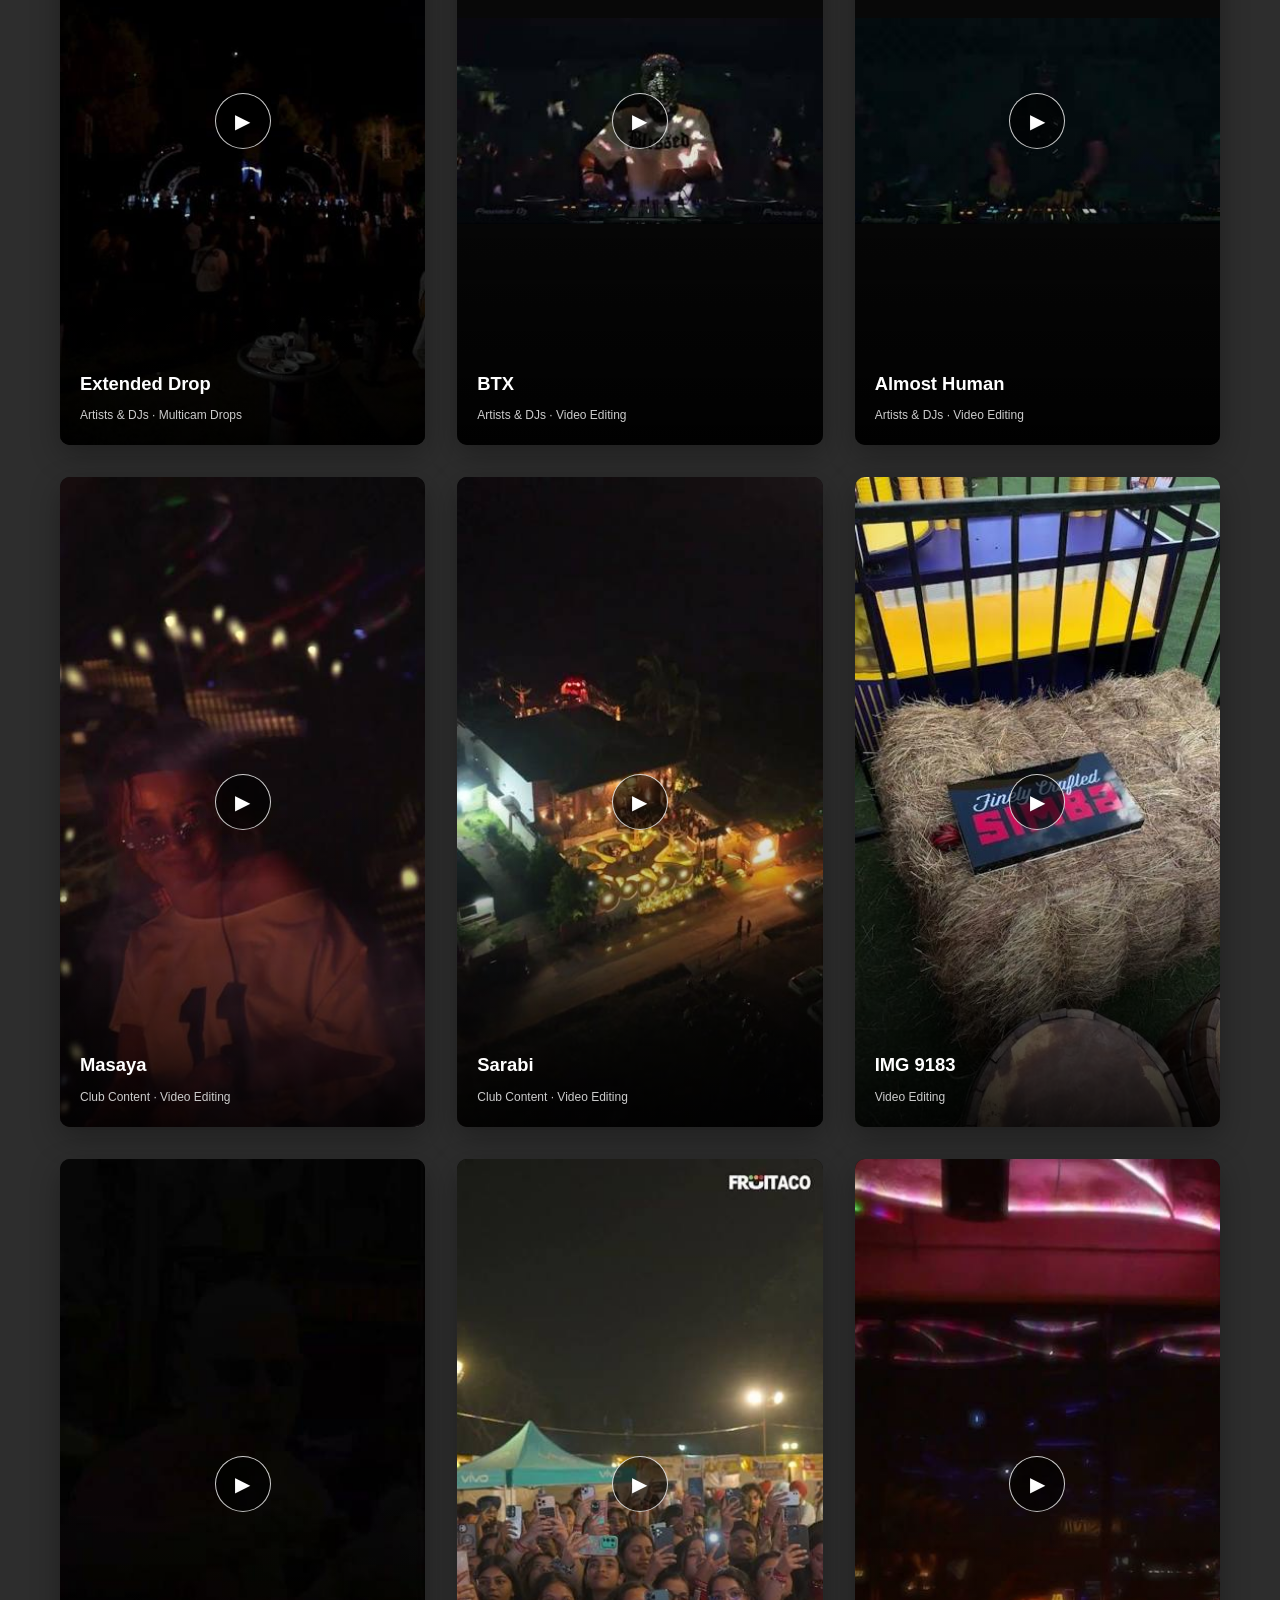
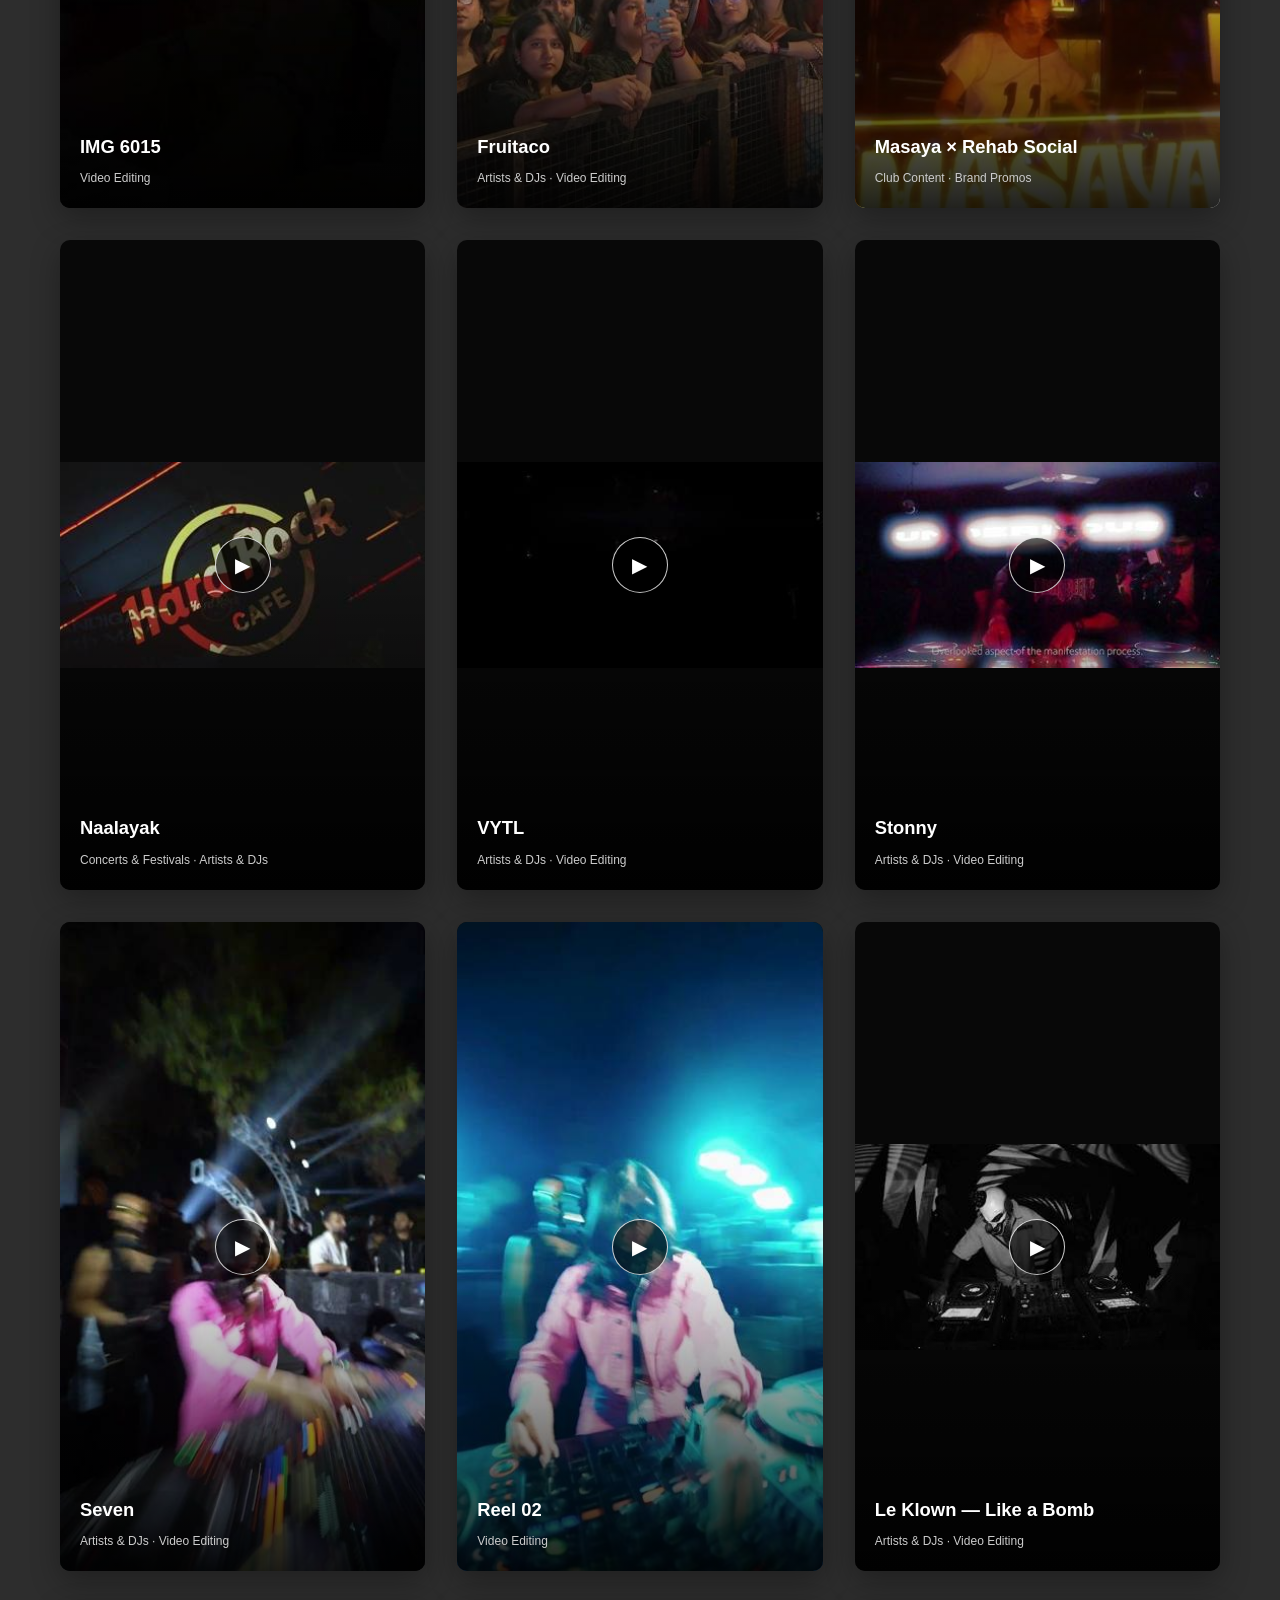
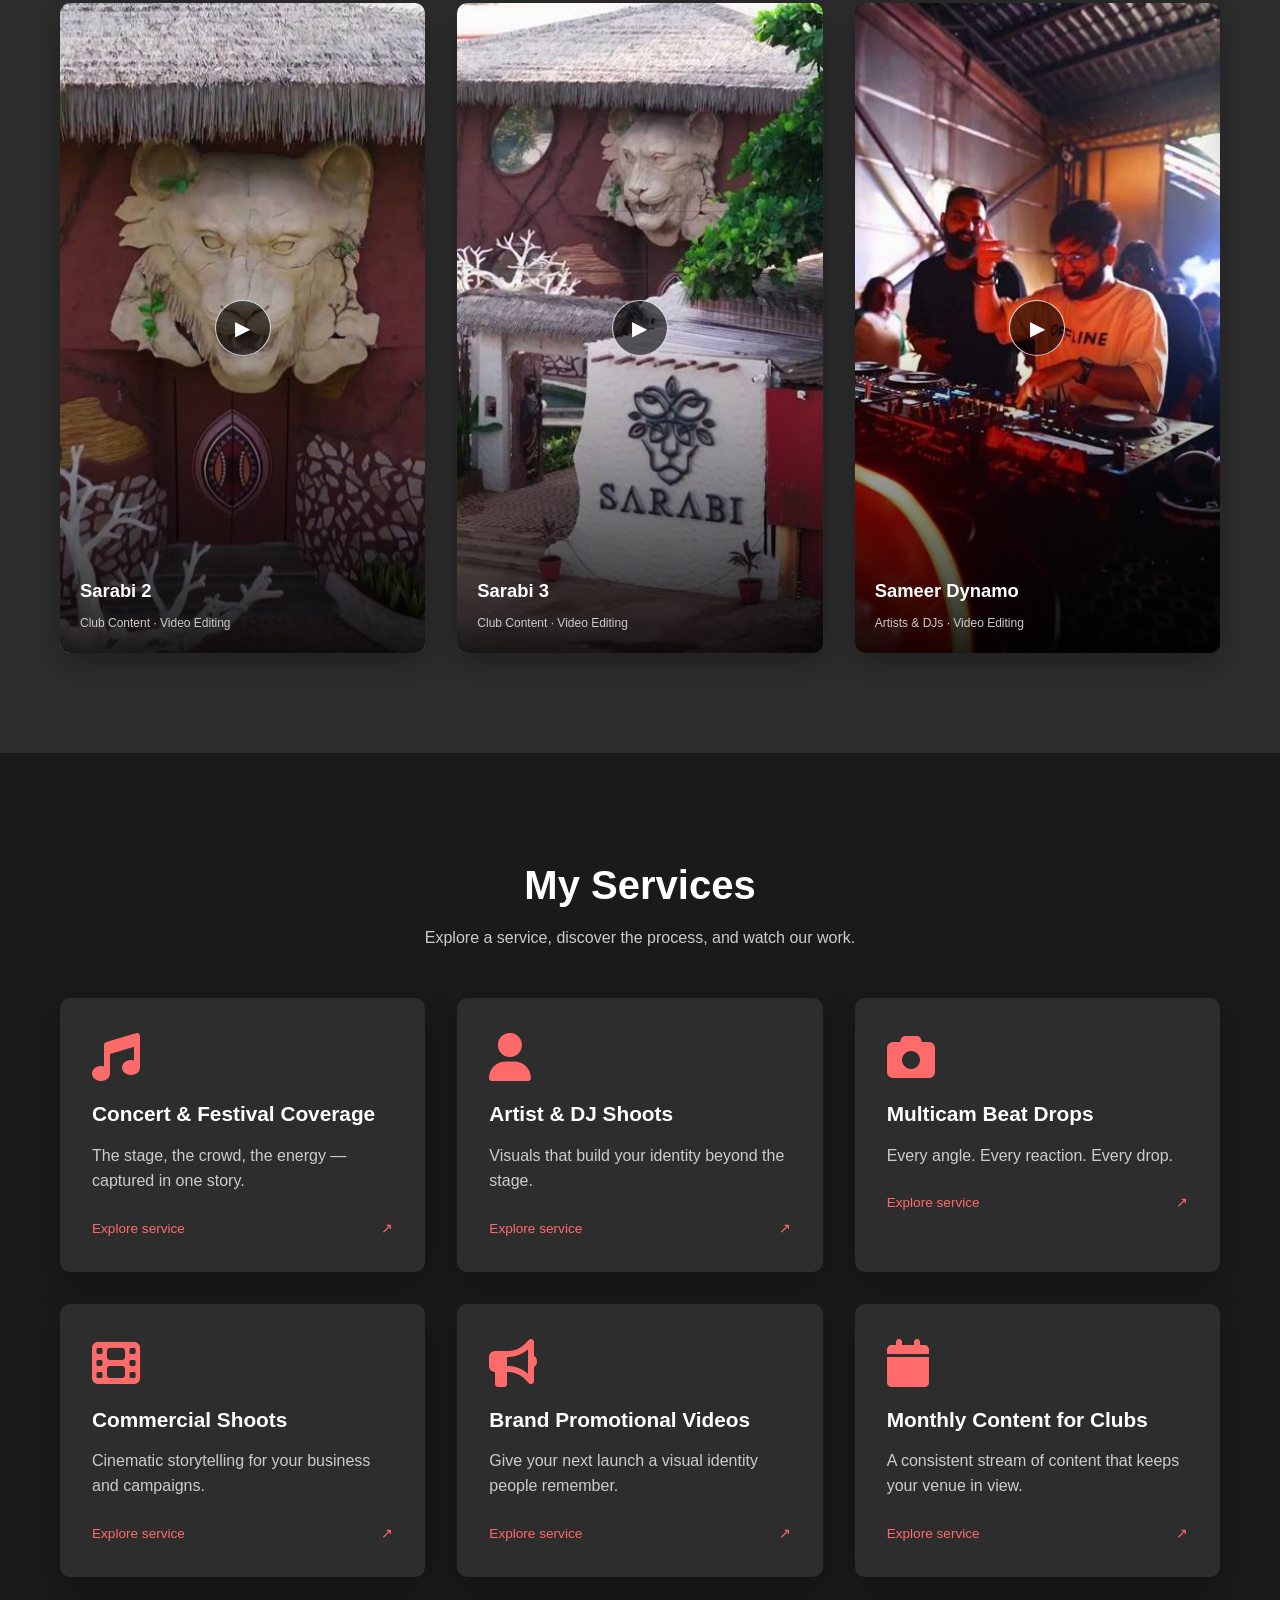
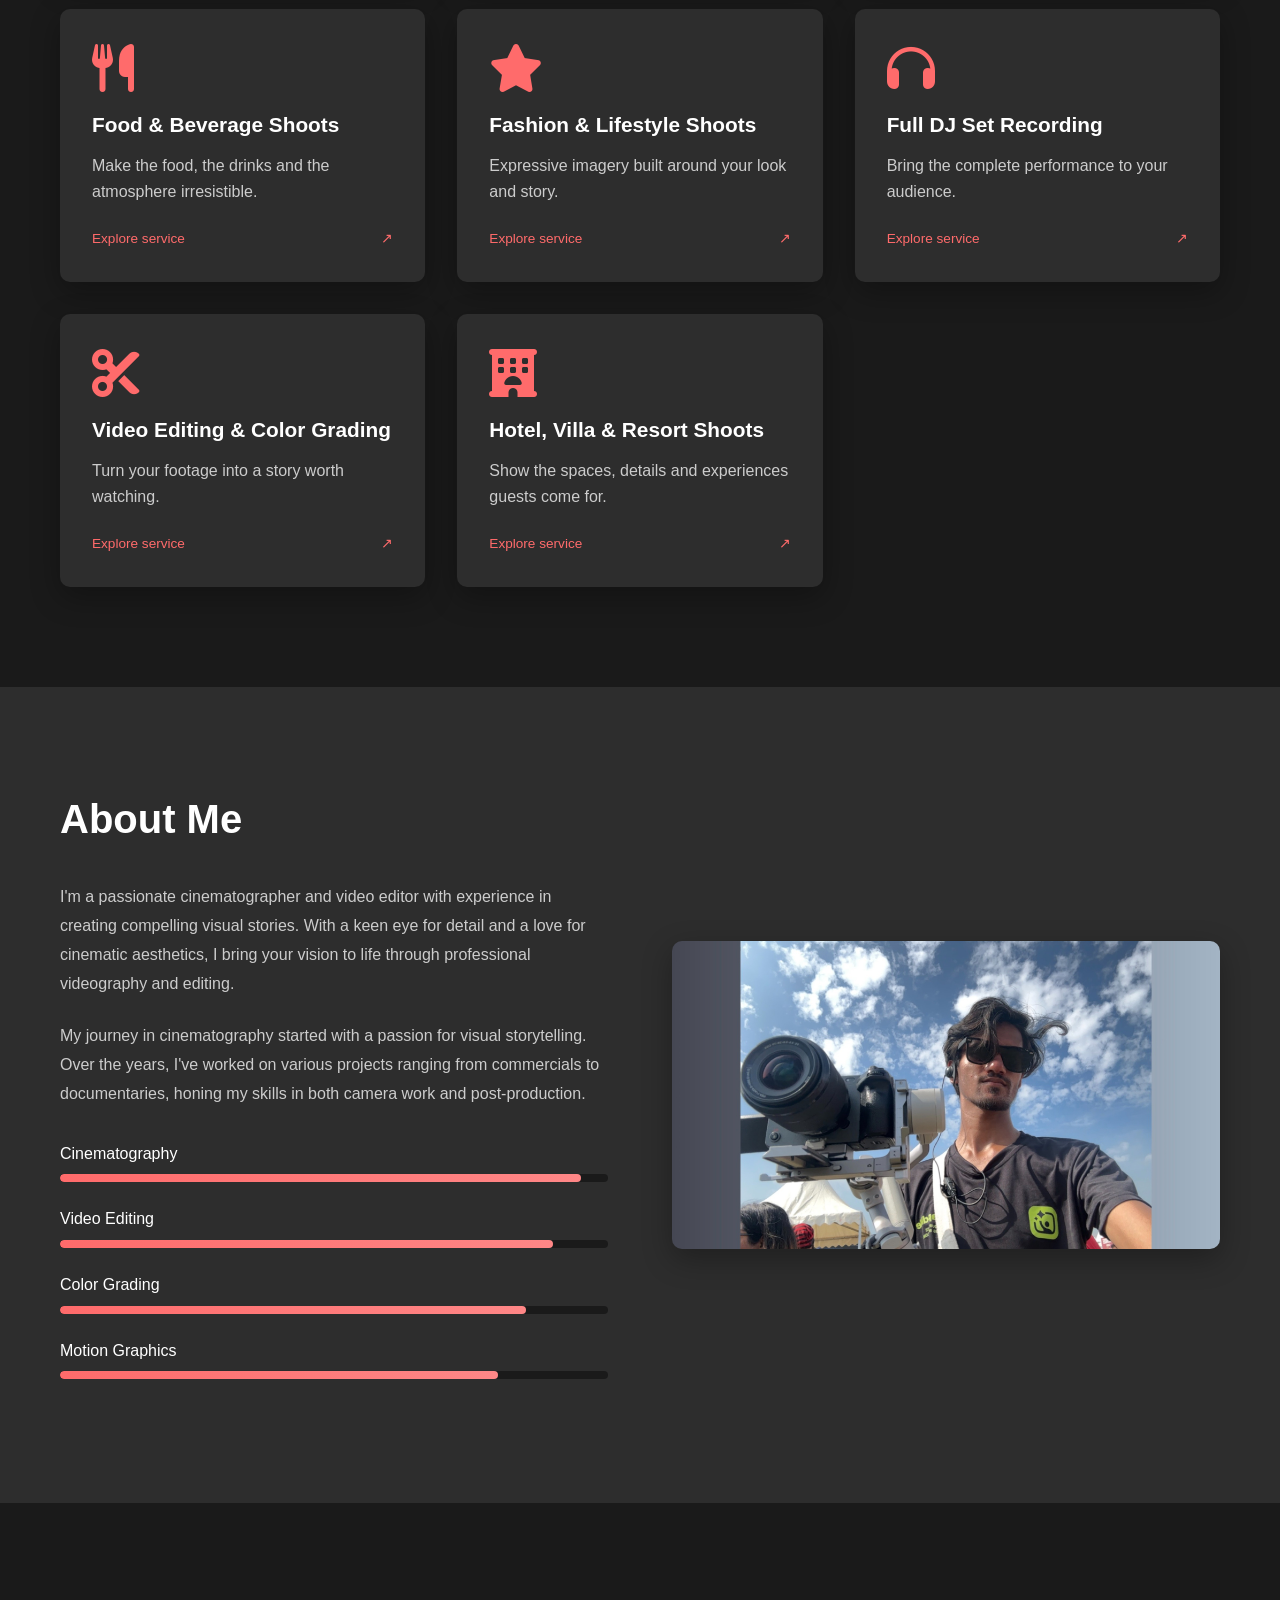
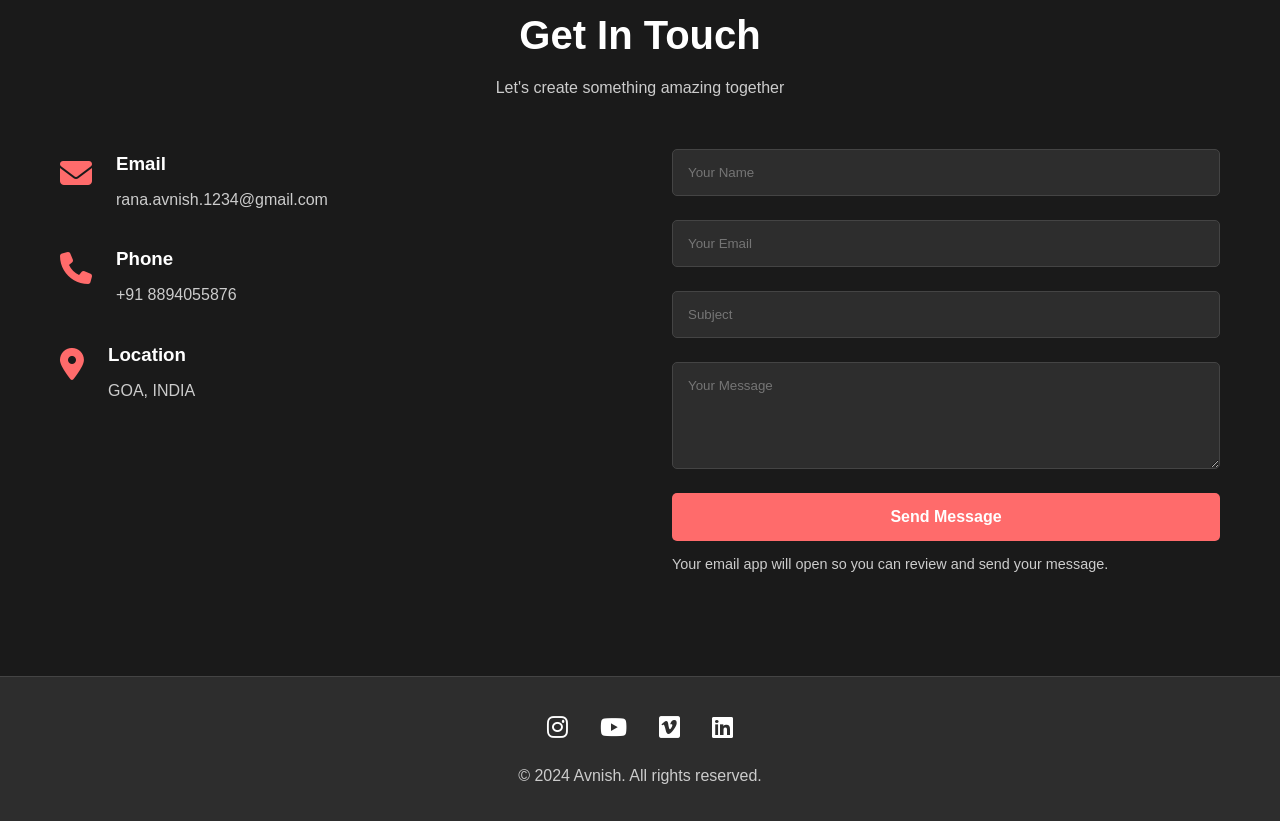
==== commit 39edc5d4: "Add Frame Crafter Studios coming-soon page" ====
--- a/index.html
+++ b/index.html
@@ -21,6 +21,7 @@
                 <li><a href="#about">About</a></li>
                 <li><a href="#services">Services</a></li>
                 <li><a href="#contact">Contact</a></li>
+                <li><a href="frame-crafter-studios.html">Frame Crafter Studios</a></li>
             </ul>
             <button class="hamburger" type="button" aria-label="Open navigation menu" aria-controls="primary-navigation" aria-expanded="false">
                 <span></span>
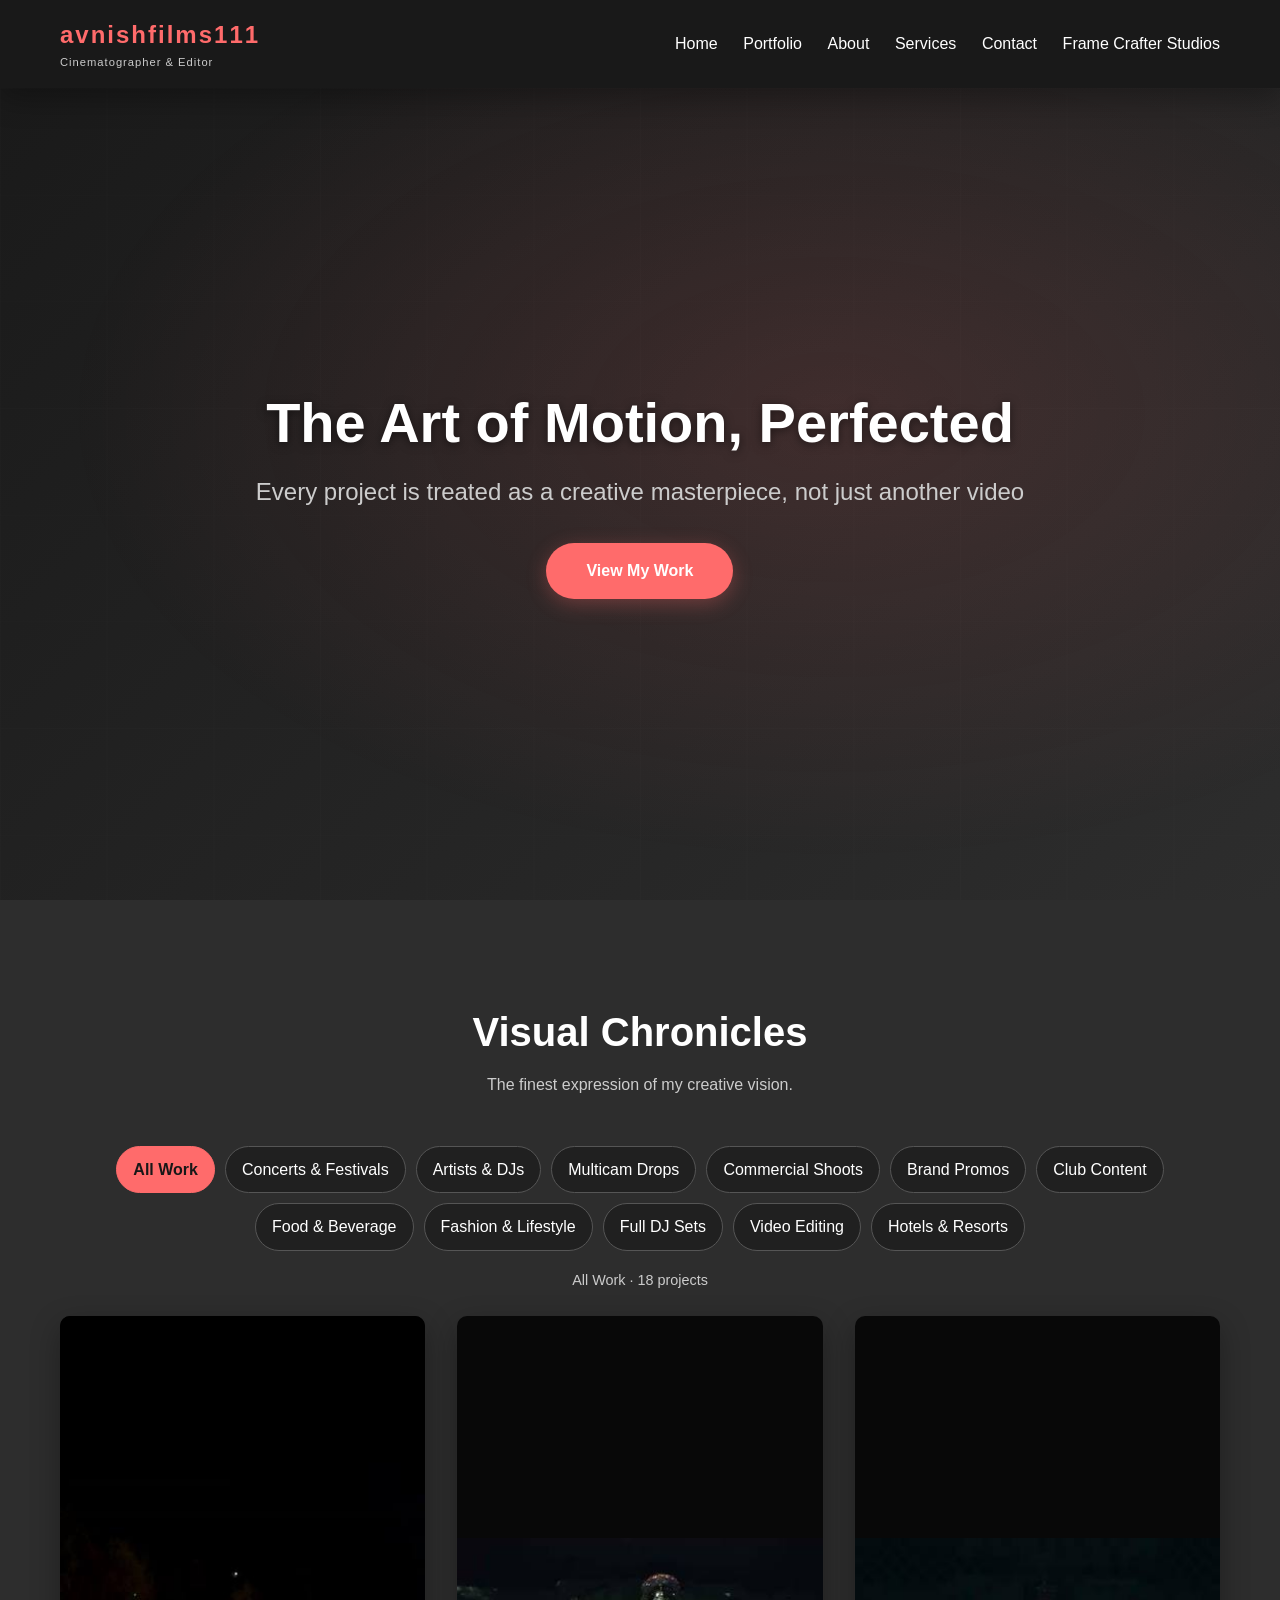
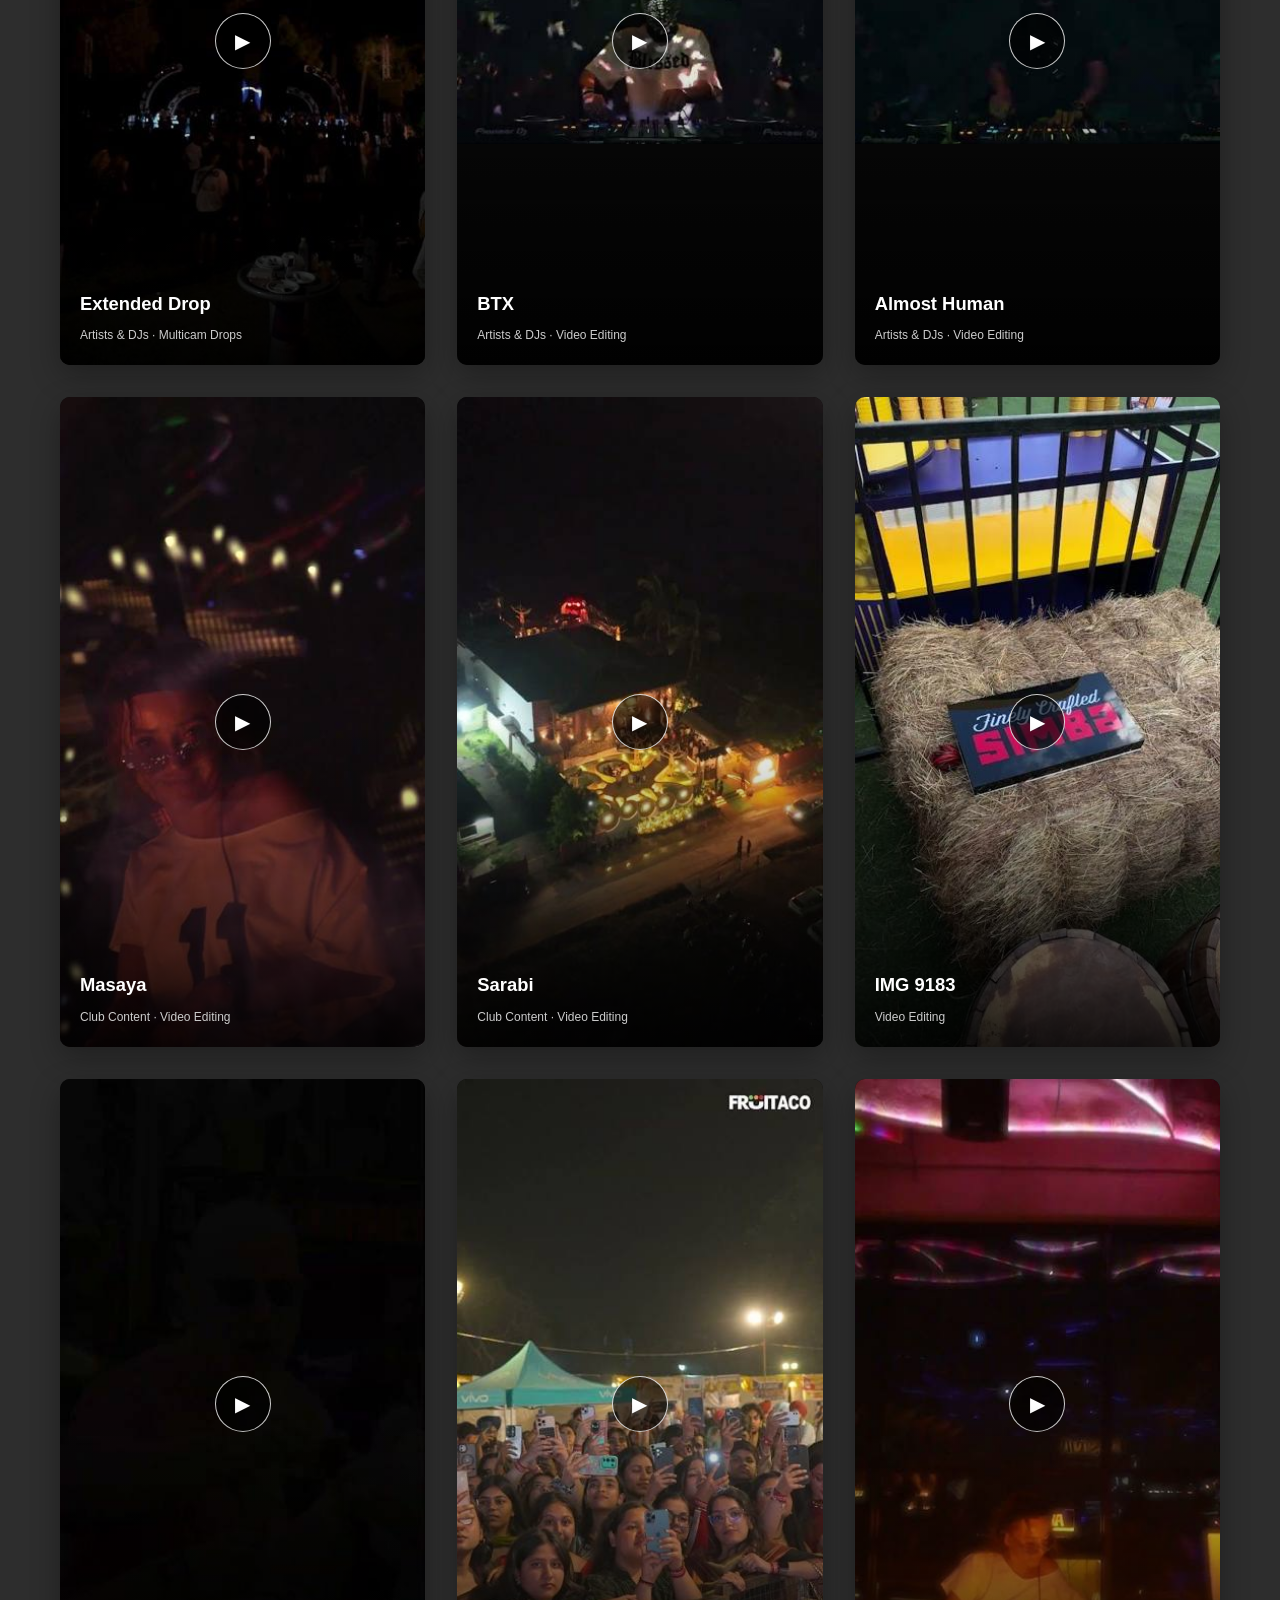
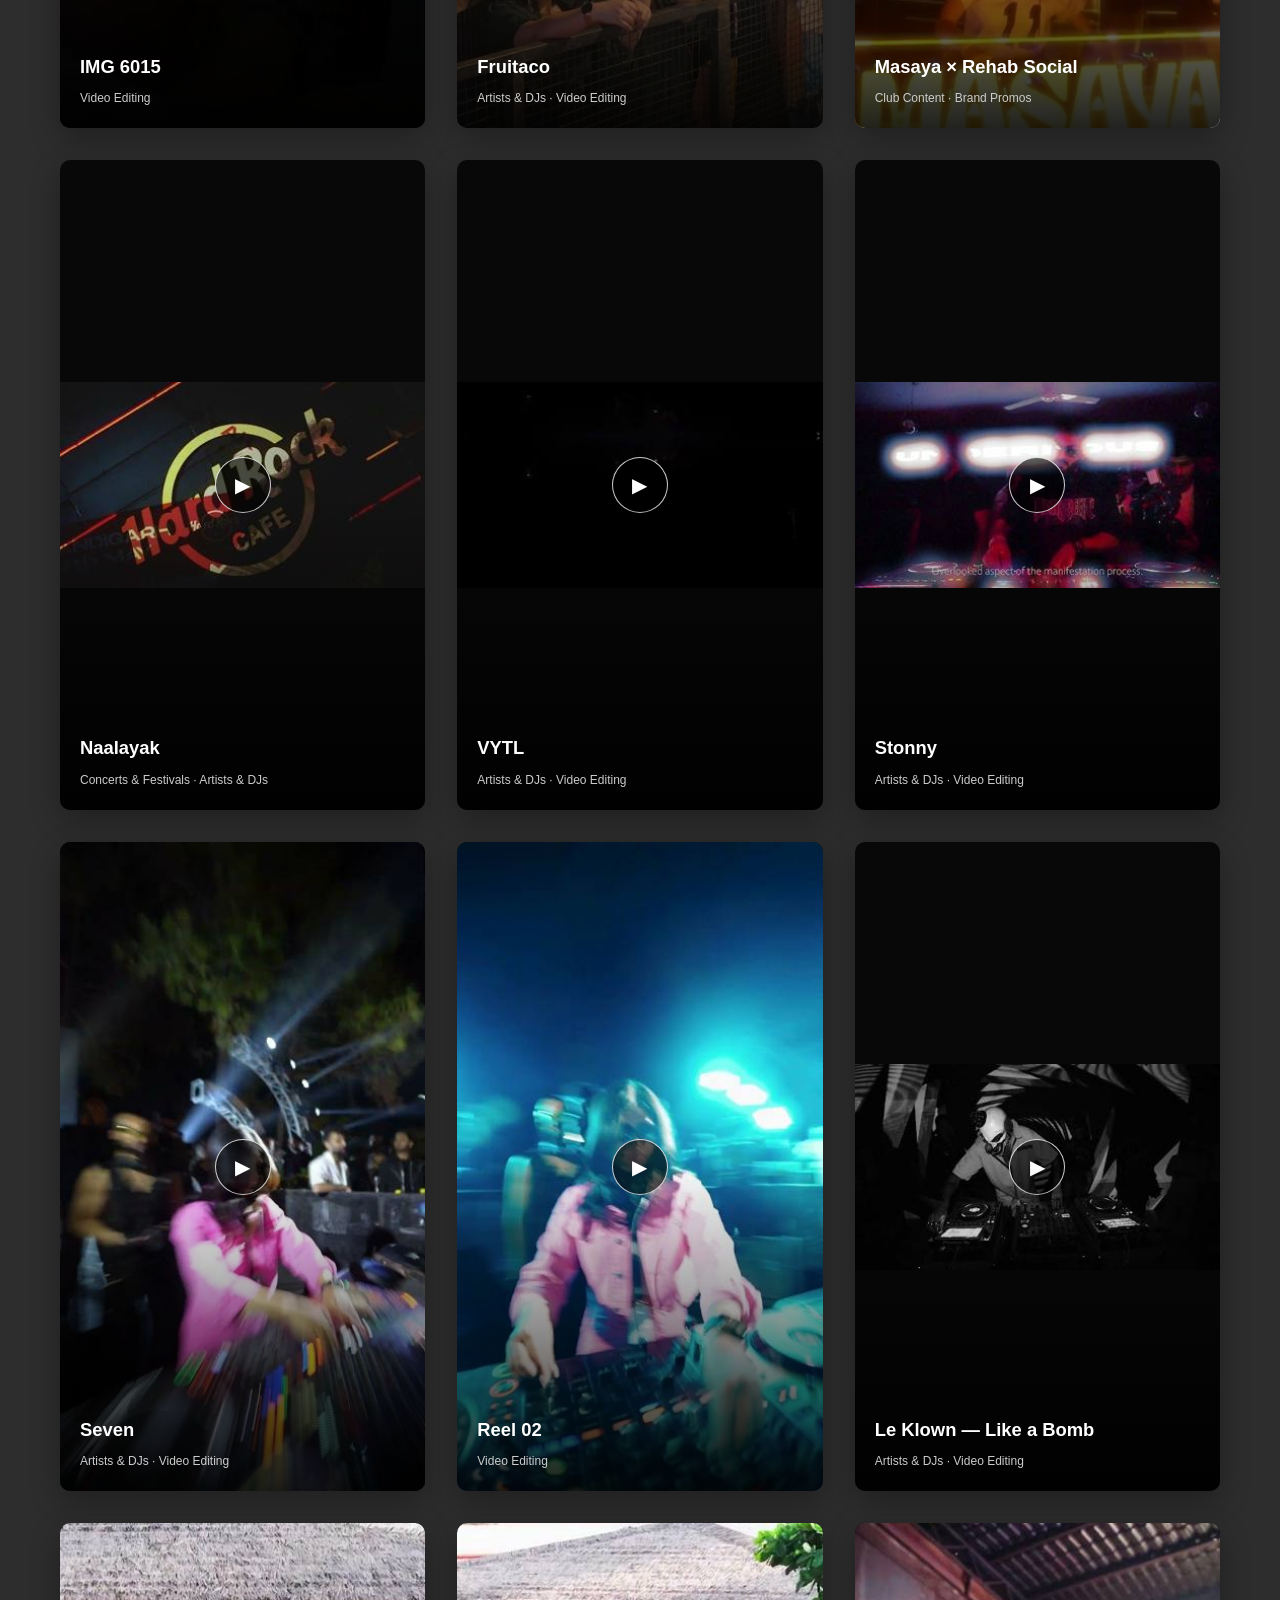
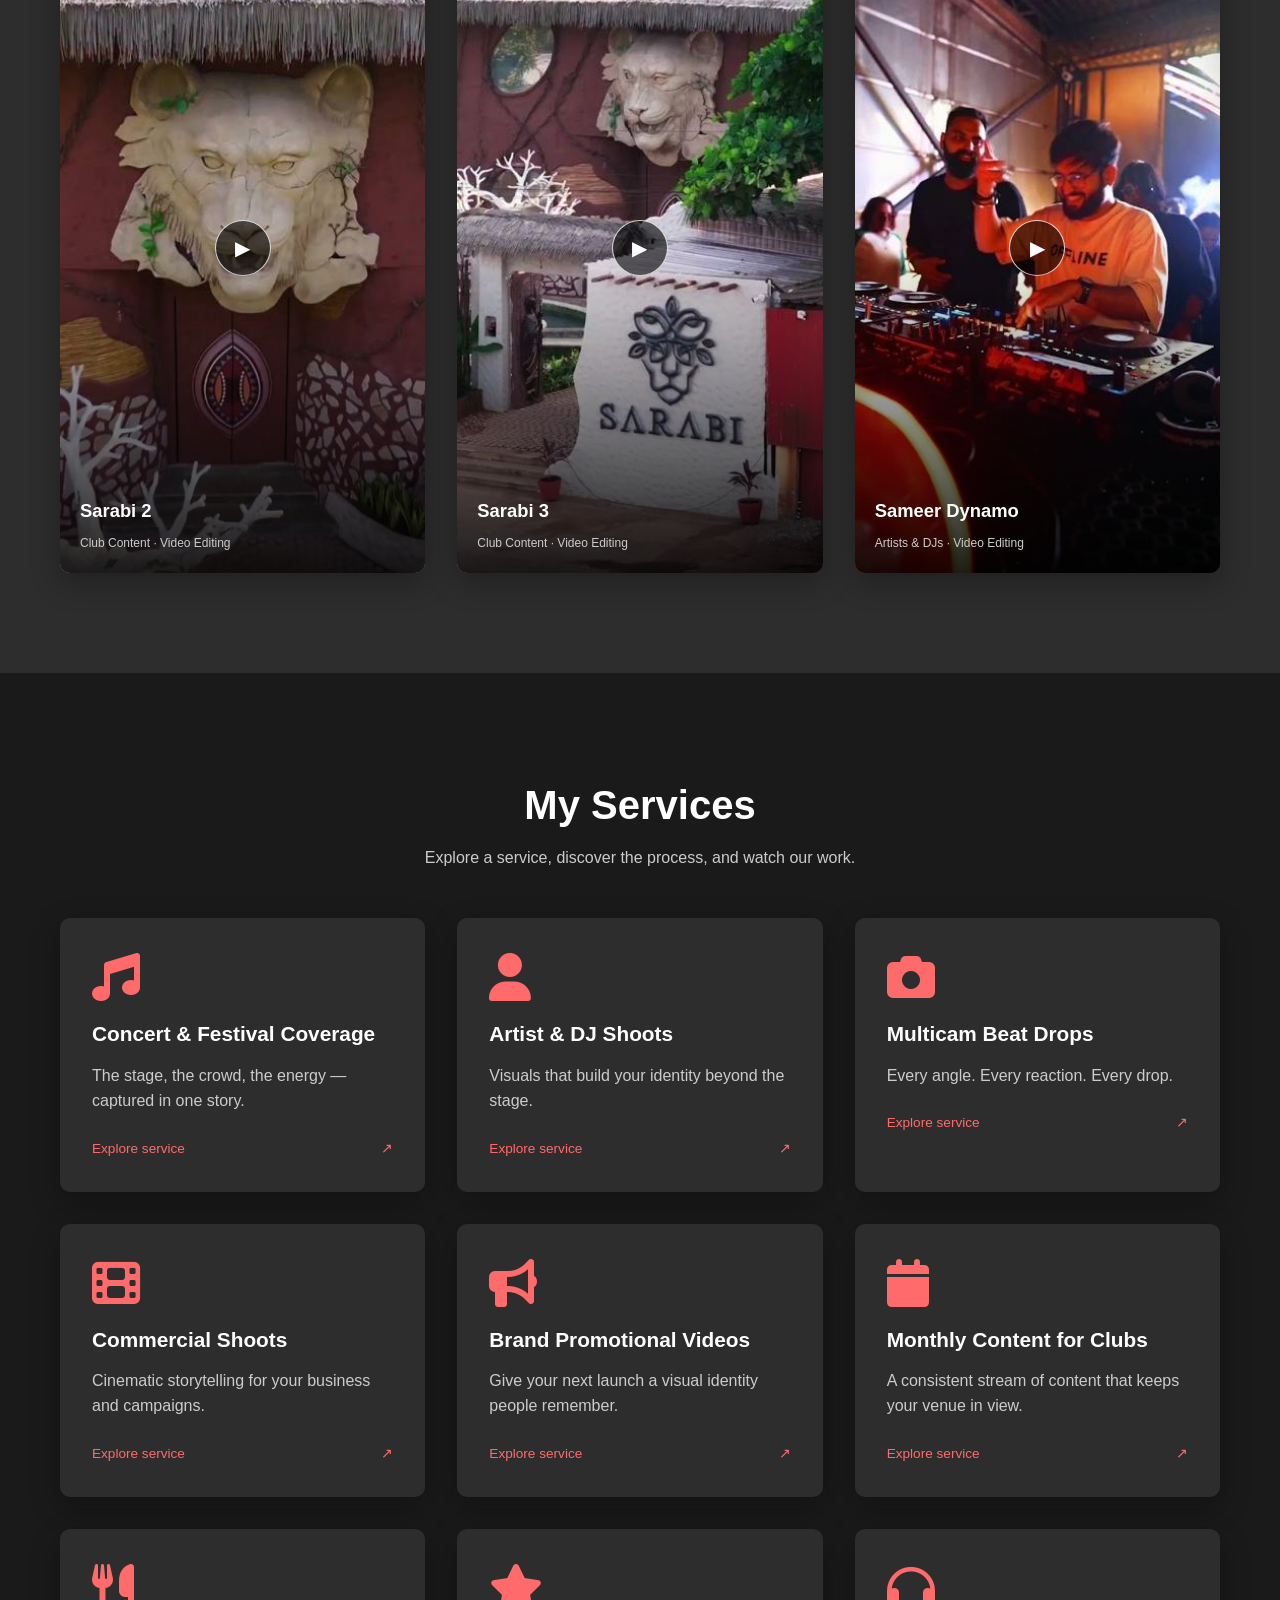
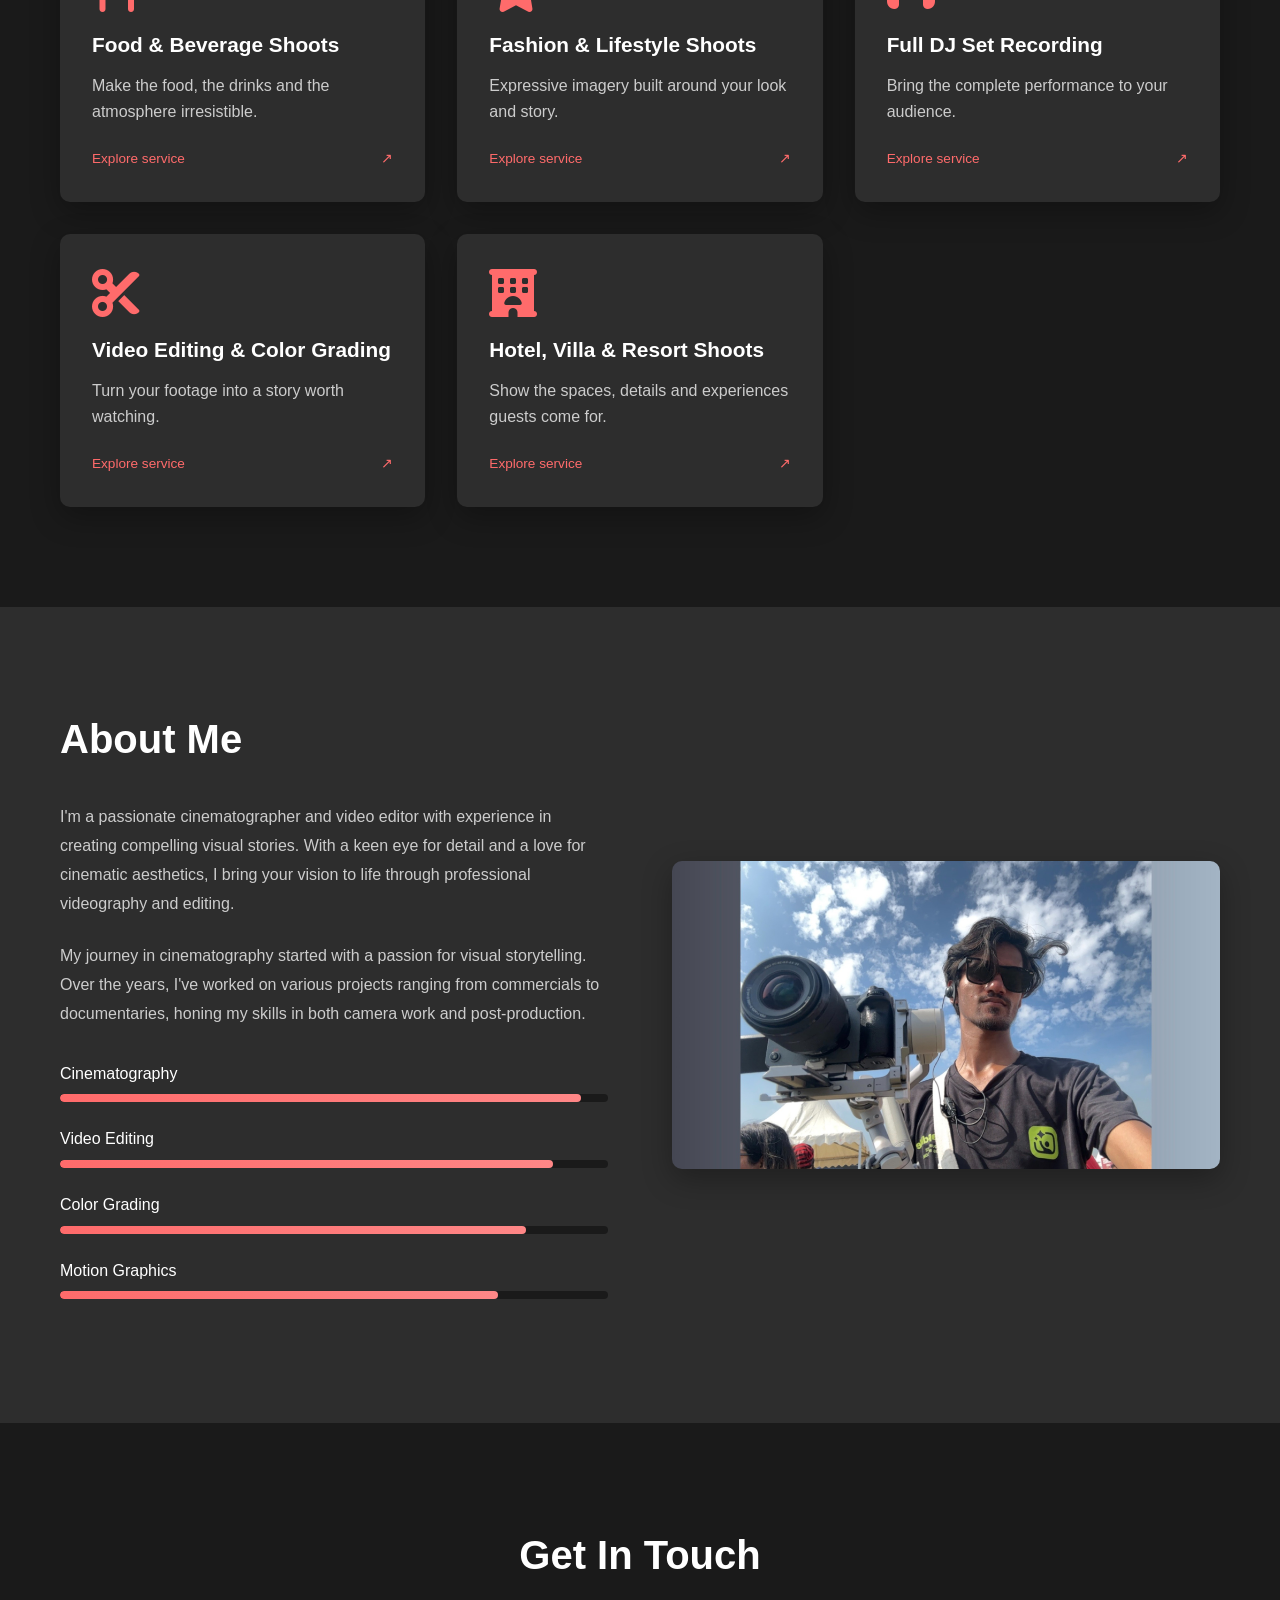
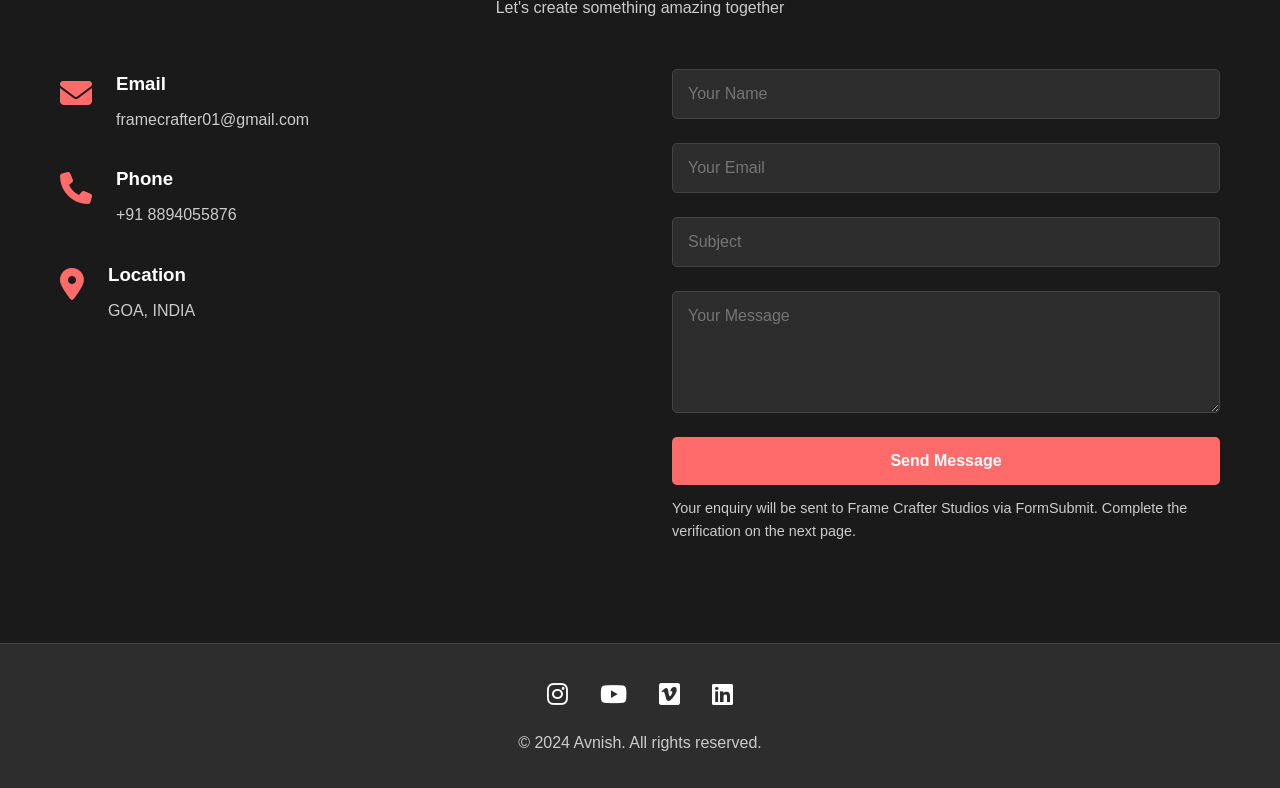
==== commit c4b7ddec: "Route website enquiries to Frame Crafter email" ====
--- a/index.html
+++ b/index.html
@@ -500,7 +500,7 @@
                         <i class="fas fa-envelope"></i>
                         <div>
                             <h3>Email</h3>
-                            <p>rana.avnish.1234@gmail.com</p>
+                            <p>framecrafter01@gmail.com</p>
                         </div>
                     </div>
                     <div class="info-item">
@@ -519,7 +519,9 @@
                     </div>
                 </div>
 
-                <form class="contact-form" id="contactForm">
+                <form class="contact-form" id="contactForm" action="https://formsubmit.co/framecrafter01@gmail.com" method="POST">
+                    <input type="hidden" name="_subject" value="New website enquiry — Frame Crafter Studios">
+                    <input type="hidden" name="_template" value="table">
                     <label class="sr-only" for="contact-name">Your name</label>
                     <input id="contact-name" name="name" type="text" placeholder="Your Name" autocomplete="name" required>
                     <label class="sr-only" for="contact-email">Your email</label>
@@ -529,7 +531,7 @@
                     <label class="sr-only" for="contact-message">Your message</label>
                     <textarea id="contact-message" name="message" placeholder="Your Message" rows="5" required></textarea>
                     <button type="submit" class="submit-btn">Send Message</button>
-                    <p class="form-note">Your email app will open so you can review and send your message.</p>
+                    <p class="form-note">Your enquiry will be sent to Frame Crafter Studios via FormSubmit. Complete the verification on the next page.</p>
                 </form>
             </div>
         </div>
--- a/styles.css
+++ b/styles.css
@@ -875,3 +875,38 @@
 .work-empty { padding: 48px 20px; text-align: center; border: 1px solid #555; border-radius: 12px; }
 .work-empty p { margin: 12px 0 20px; color: var(--text-muted); }
 .reel-card .overlay p { font-size: .75rem; }
+
+/* Responsive layout and interaction fixes. */
+:root { --nav-height: 90px; }
+.hero { margin-top: var(--nav-height); min-height: calc(100svh - var(--nav-height)); }
+section[id] { scroll-margin-top: calc(var(--nav-height) + 20px); }
+.navbar .container { gap: 24px; }
+.logo { flex-shrink: 0; }
+.nav-links { gap: clamp(14px, 2vw, 32px); }
+.nav-links a { white-space: nowrap; }
+.about-content > *, .contact-content > *, .info-item > div { min-width: 0; }
+.info-item p { overflow-wrap: anywhere; }
+.contact-form input, .contact-form textarea { width: 100%; min-width: 0; font-size: 16px; }
+.contact-form textarea { resize: vertical; }
+.gallery-track { position: relative; }
+.gallery-slide { scroll-snap-align: start; }
+.gallery-track::after { content: ""; flex: 0 0 calc(68% - 20px); }
+.gallery-header { align-items: flex-start; }
+.gallery-header h2, .gallery-caption h3 { overflow-wrap: anywhere; }
+.gallery-control, .hamburger, .work-filters button { min-height: 44px; }
+.work-gallery { overscroll-behavior: contain; }
+@media (max-width: 1100px) {
+    .navbar .container { position: relative; }
+    .hamburger { display: flex; min-width: 44px; align-items: center; }
+    .nav-links { display: none; position: absolute; top: calc(100% + 1rem); left: 20px; right: 20px; flex-direction: column; gap: 0; padding: .5rem 1rem; background: #1a1a1afa; border: 1px solid #444; border-radius: 8px; max-height: calc(100dvh - var(--nav-height) - 20px); overflow-y: auto; }
+    .nav-links.is-open { display: flex; }
+    .nav-links a { display: block; padding: .75rem 0; white-space: normal; }
+}
+@media (max-width: 600px) {
+    .gallery-track::after { flex-basis: calc(26% - 12px); }
+    .gallery-header h2 { font-size: 1.5rem; }
+    .contact-info .info-item { gap: 16px; }
+}
+@media (max-width: 360px) {
+    .portfolio-grid { grid-template-columns: 1fr; }
+}
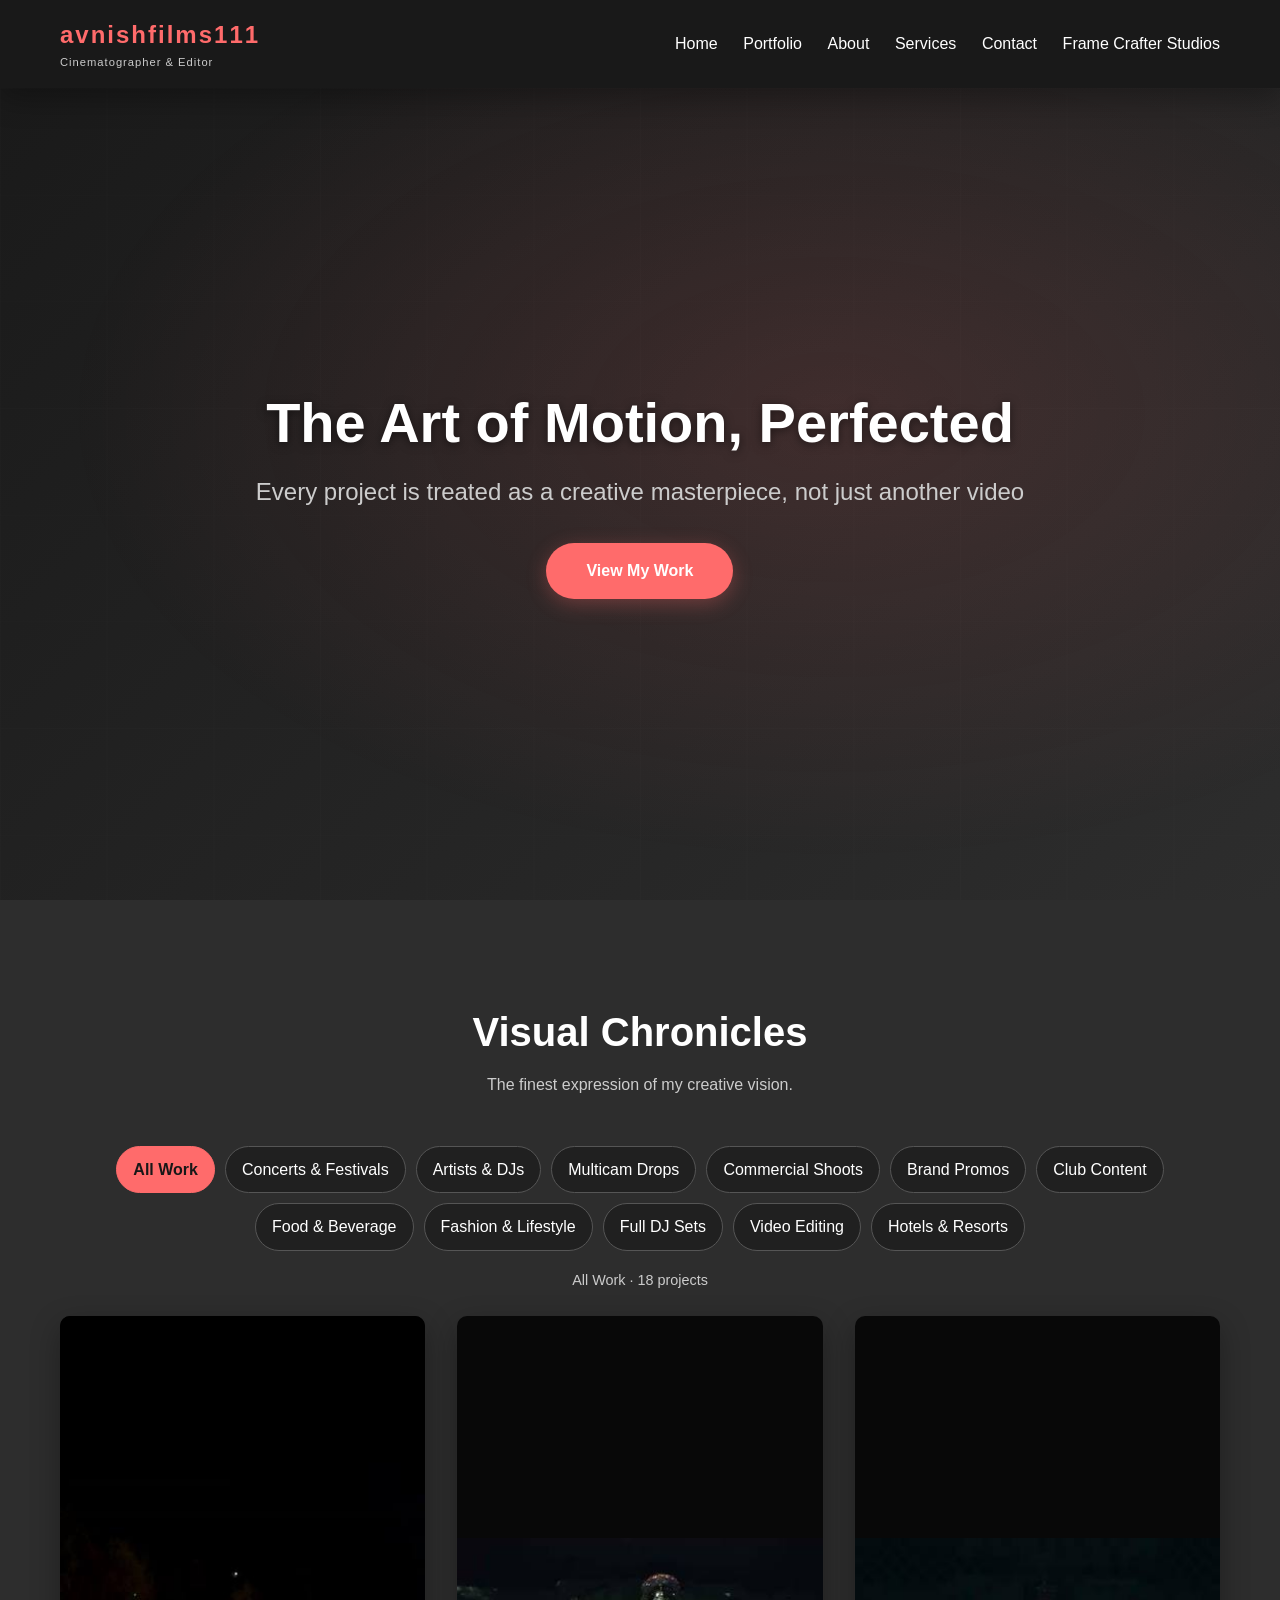
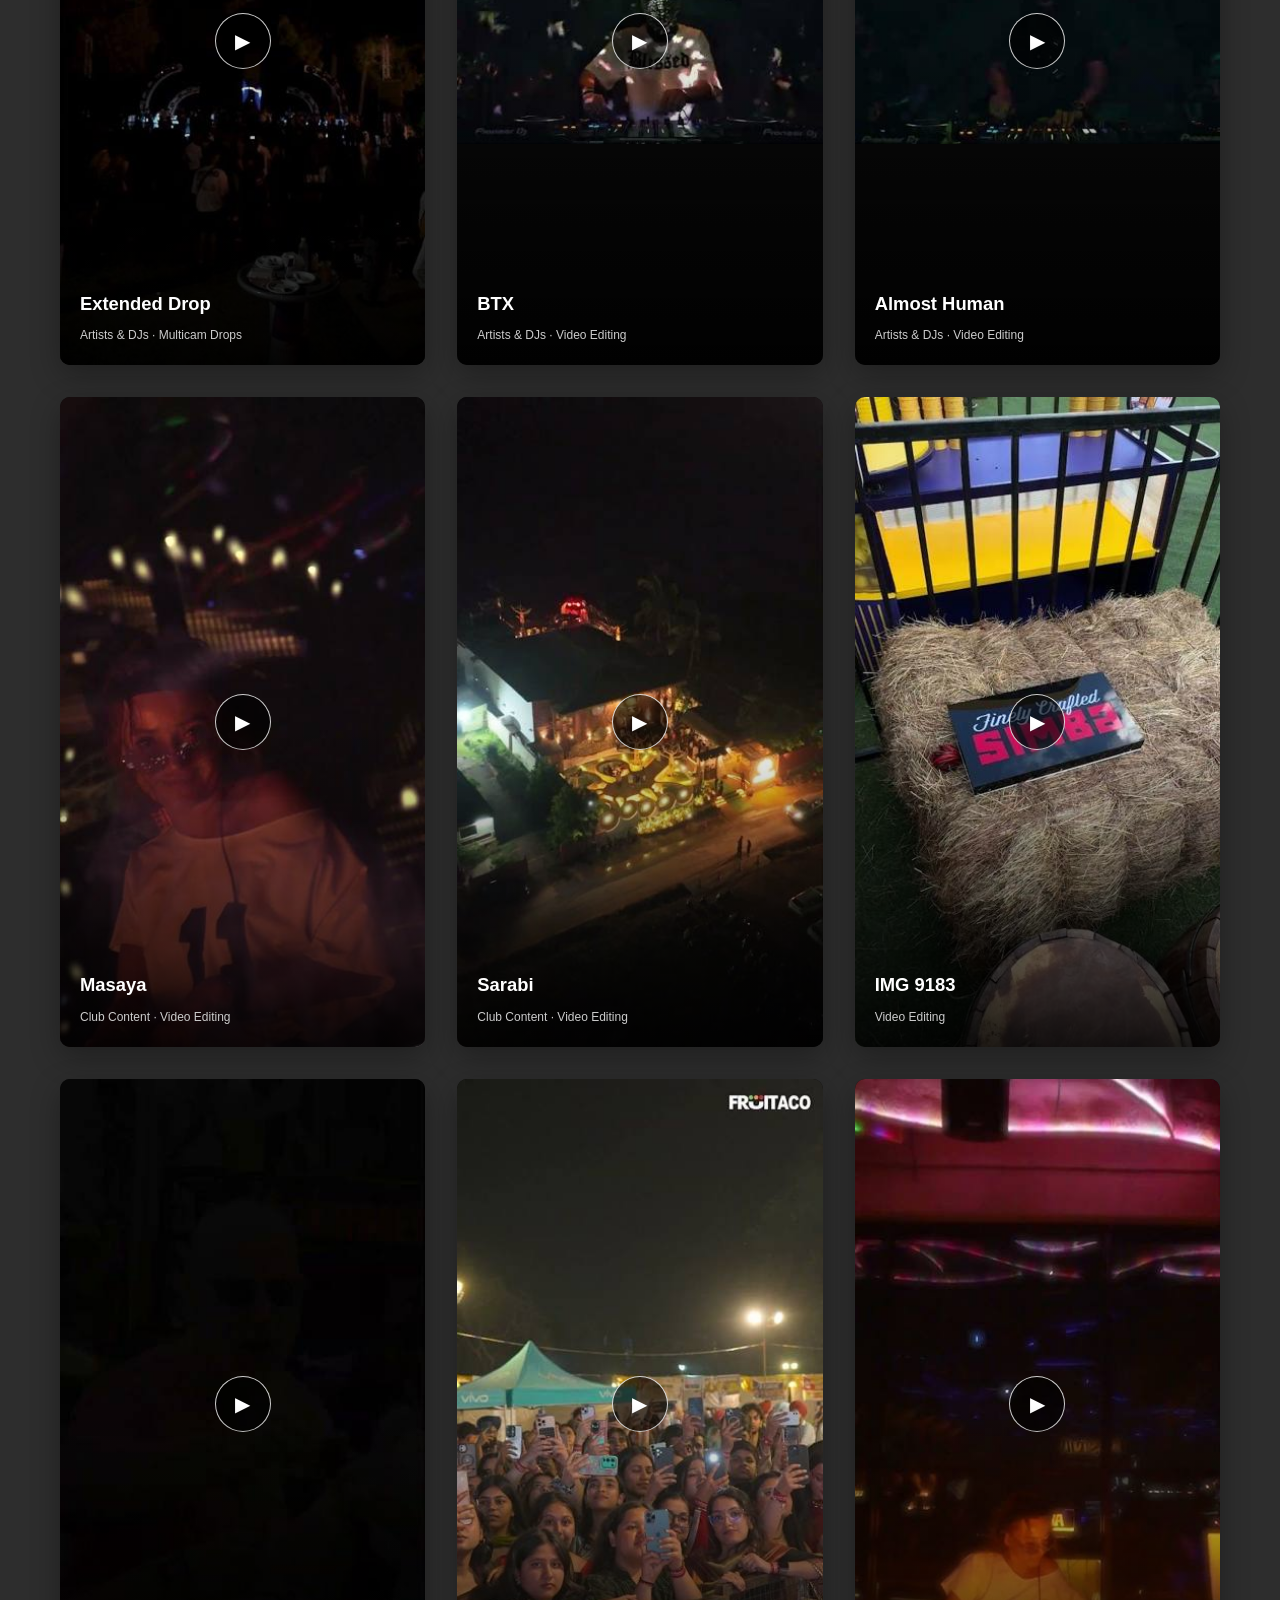
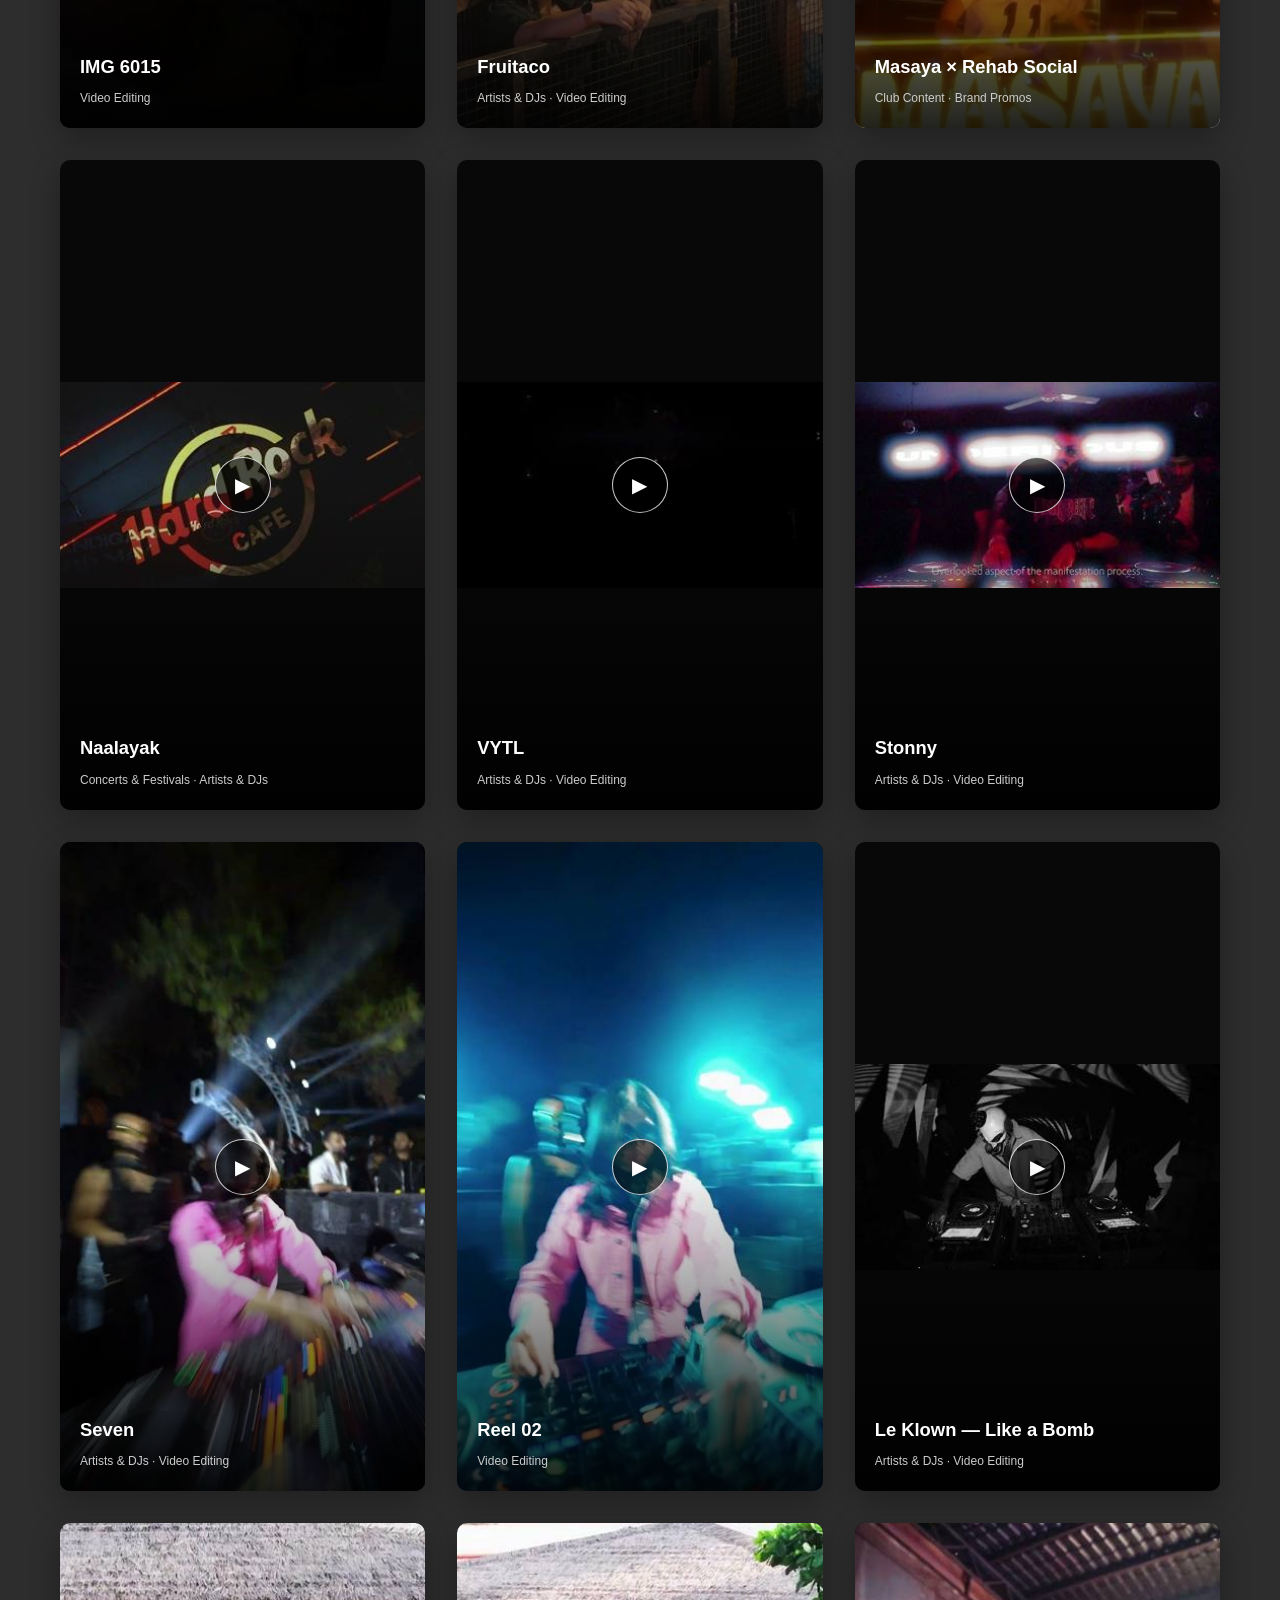
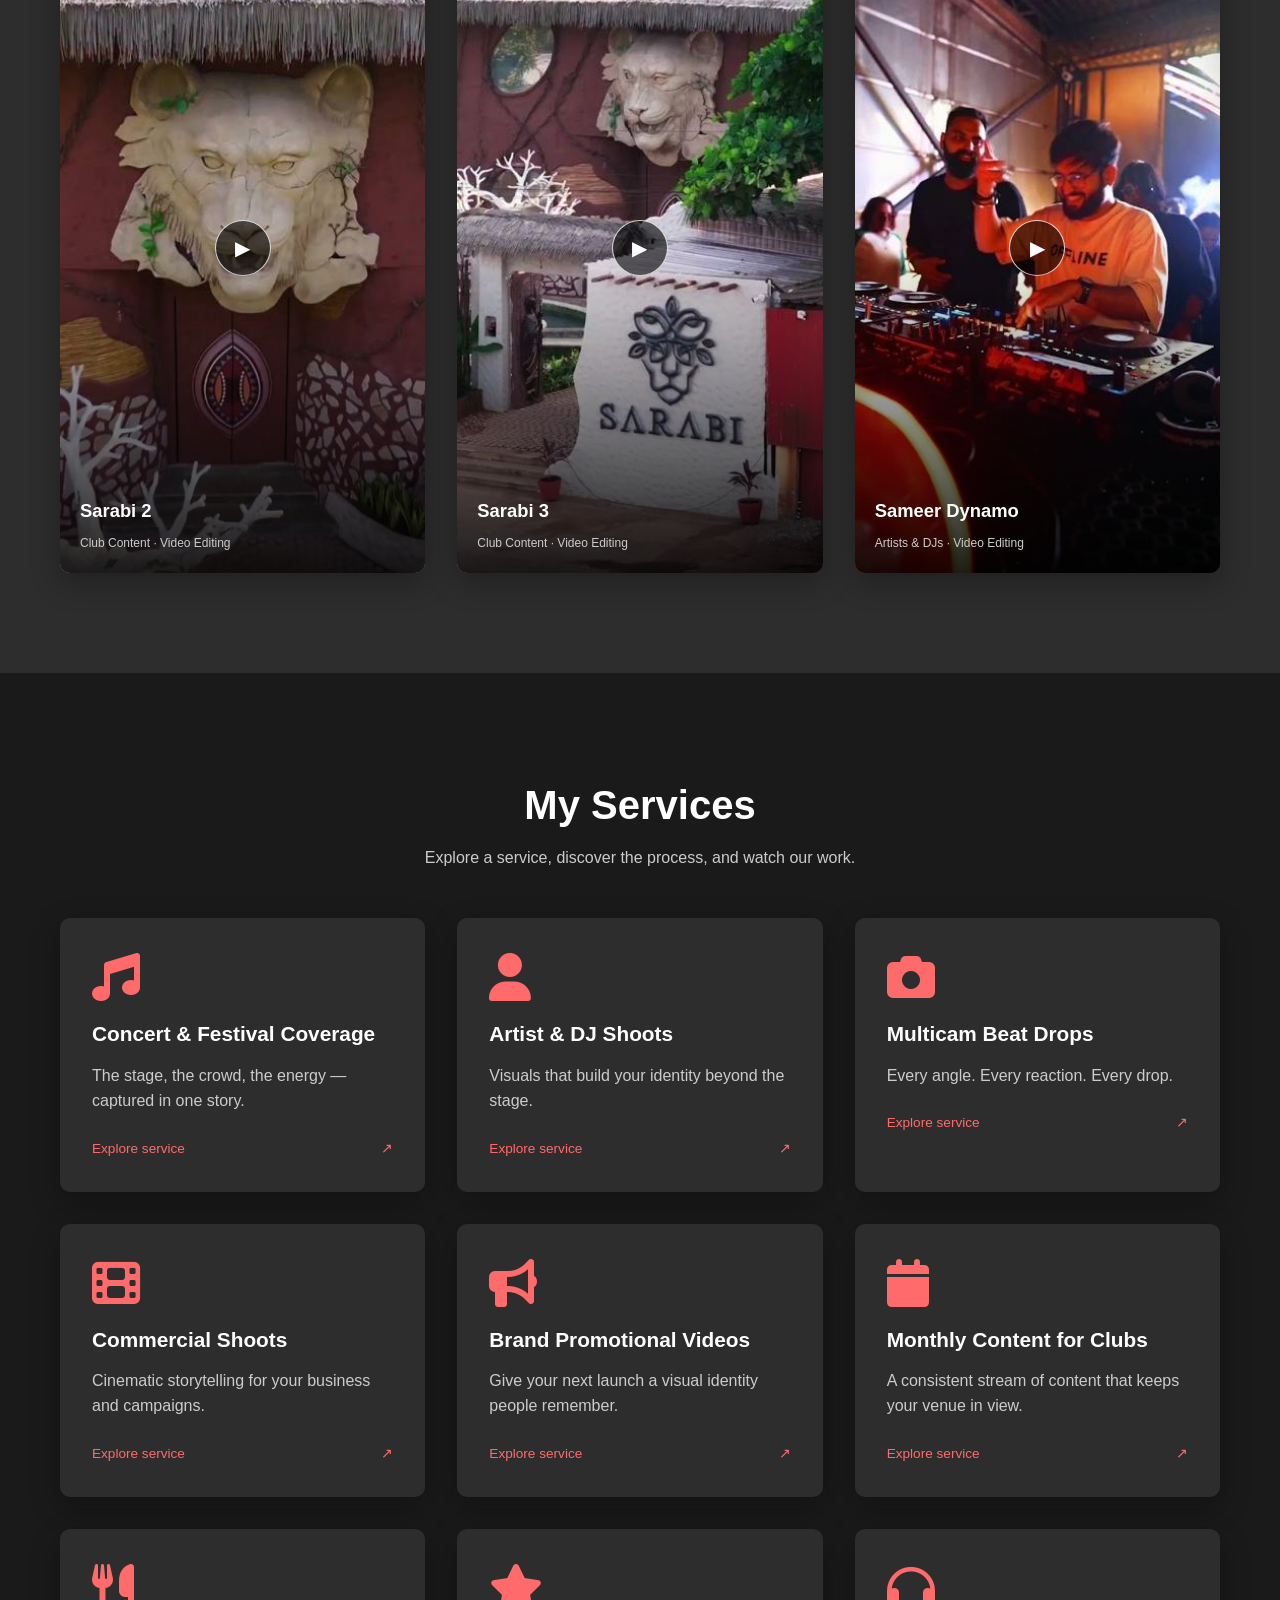
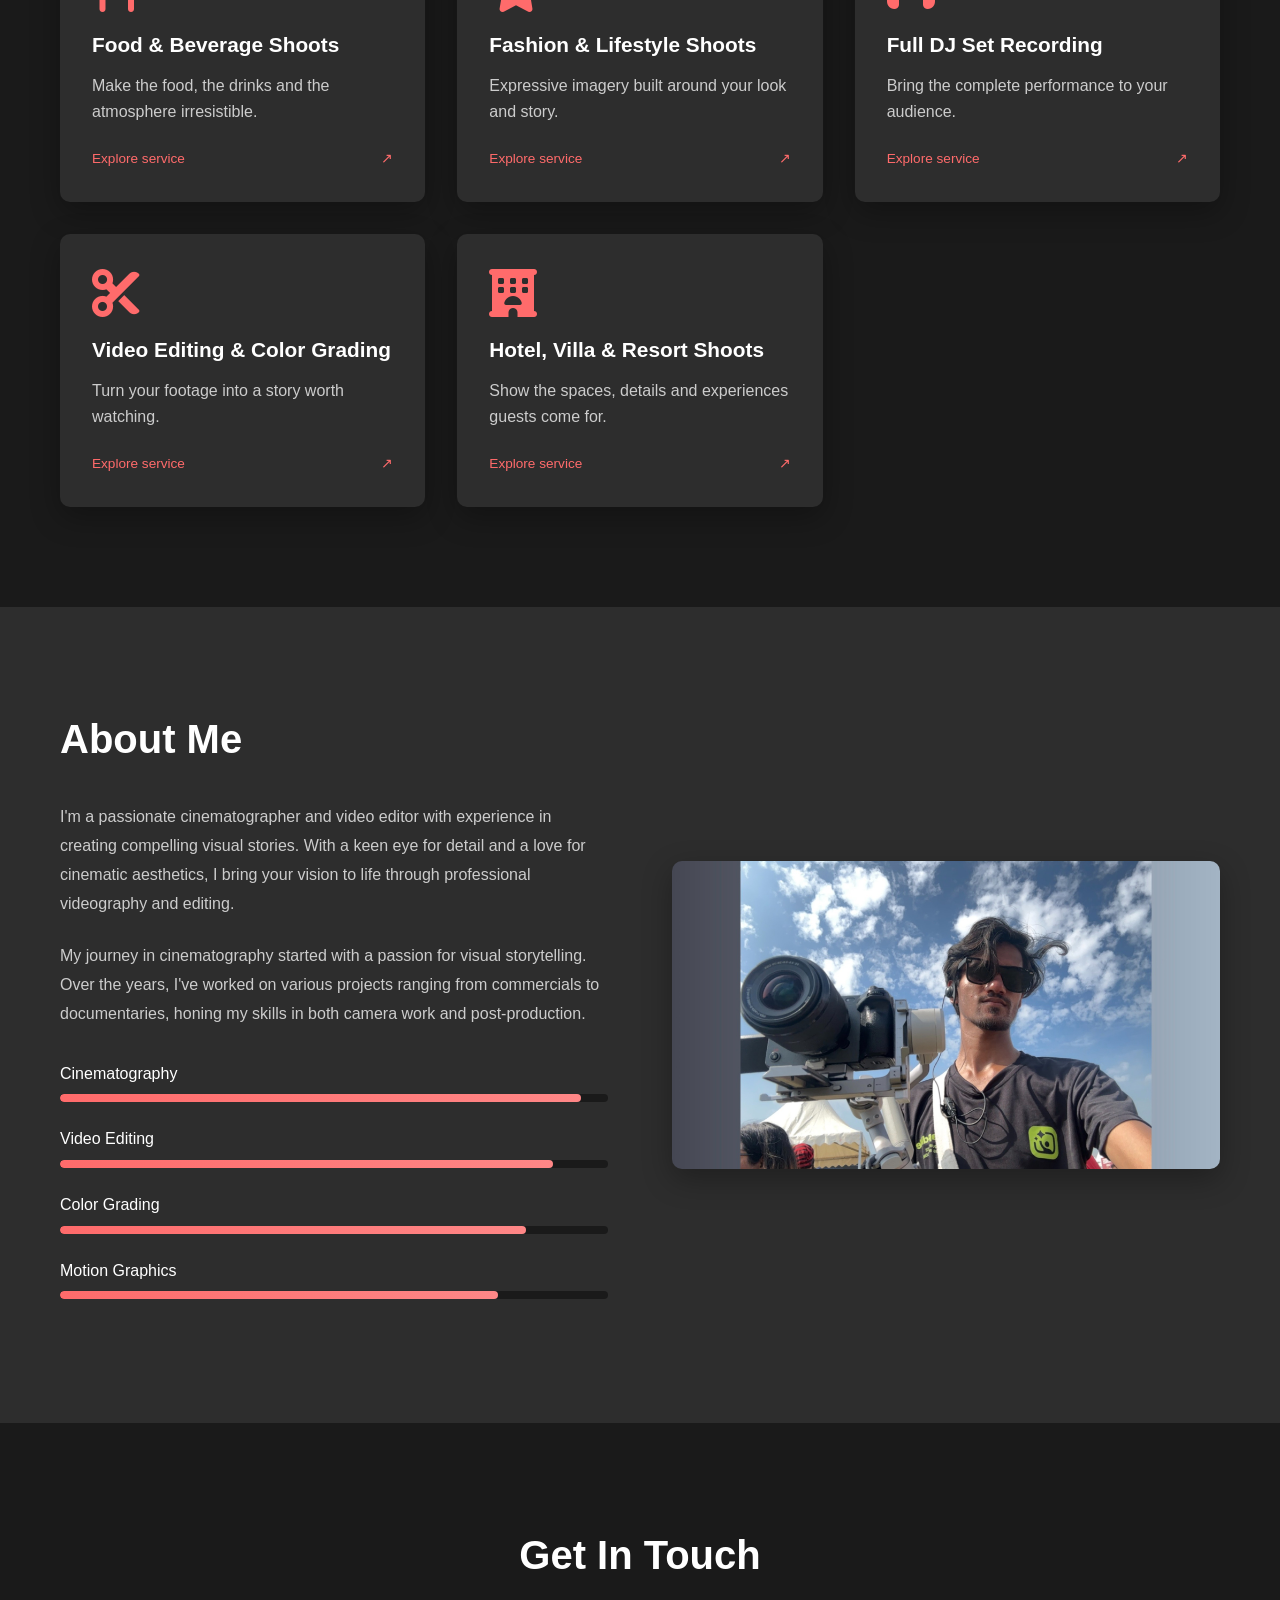
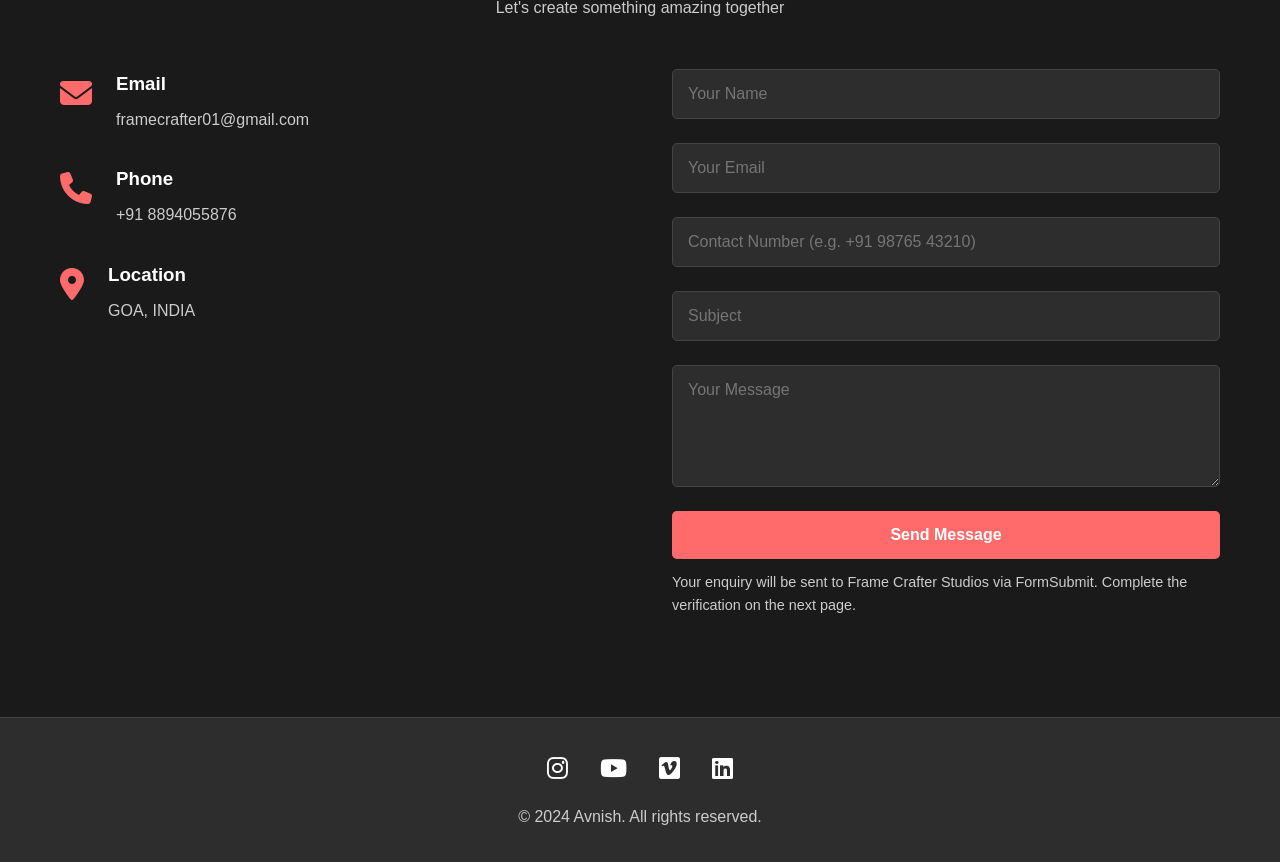
==== commit bb06fe50: "Collect client contact number with website enquiries" ====
--- a/index.html
+++ b/index.html
@@ -526,6 +526,8 @@
                     <input id="contact-name" name="name" type="text" placeholder="Your Name" autocomplete="name" required>
                     <label class="sr-only" for="contact-email">Your email</label>
                     <input id="contact-email" name="email" type="email" placeholder="Your Email" autocomplete="email" required>
+                    <label class="sr-only" for="contact-phone">Contact number (include country code)</label>
+                    <input id="contact-phone" name="phone" type="tel" inputmode="tel" placeholder="Contact Number (e.g. +91 98765 43210)" autocomplete="tel" maxlength="30" required>
                     <label class="sr-only" for="contact-subject">Subject</label>
                     <input id="contact-subject" name="subject" type="text" placeholder="Subject" required>
                     <label class="sr-only" for="contact-message">Your message</label>
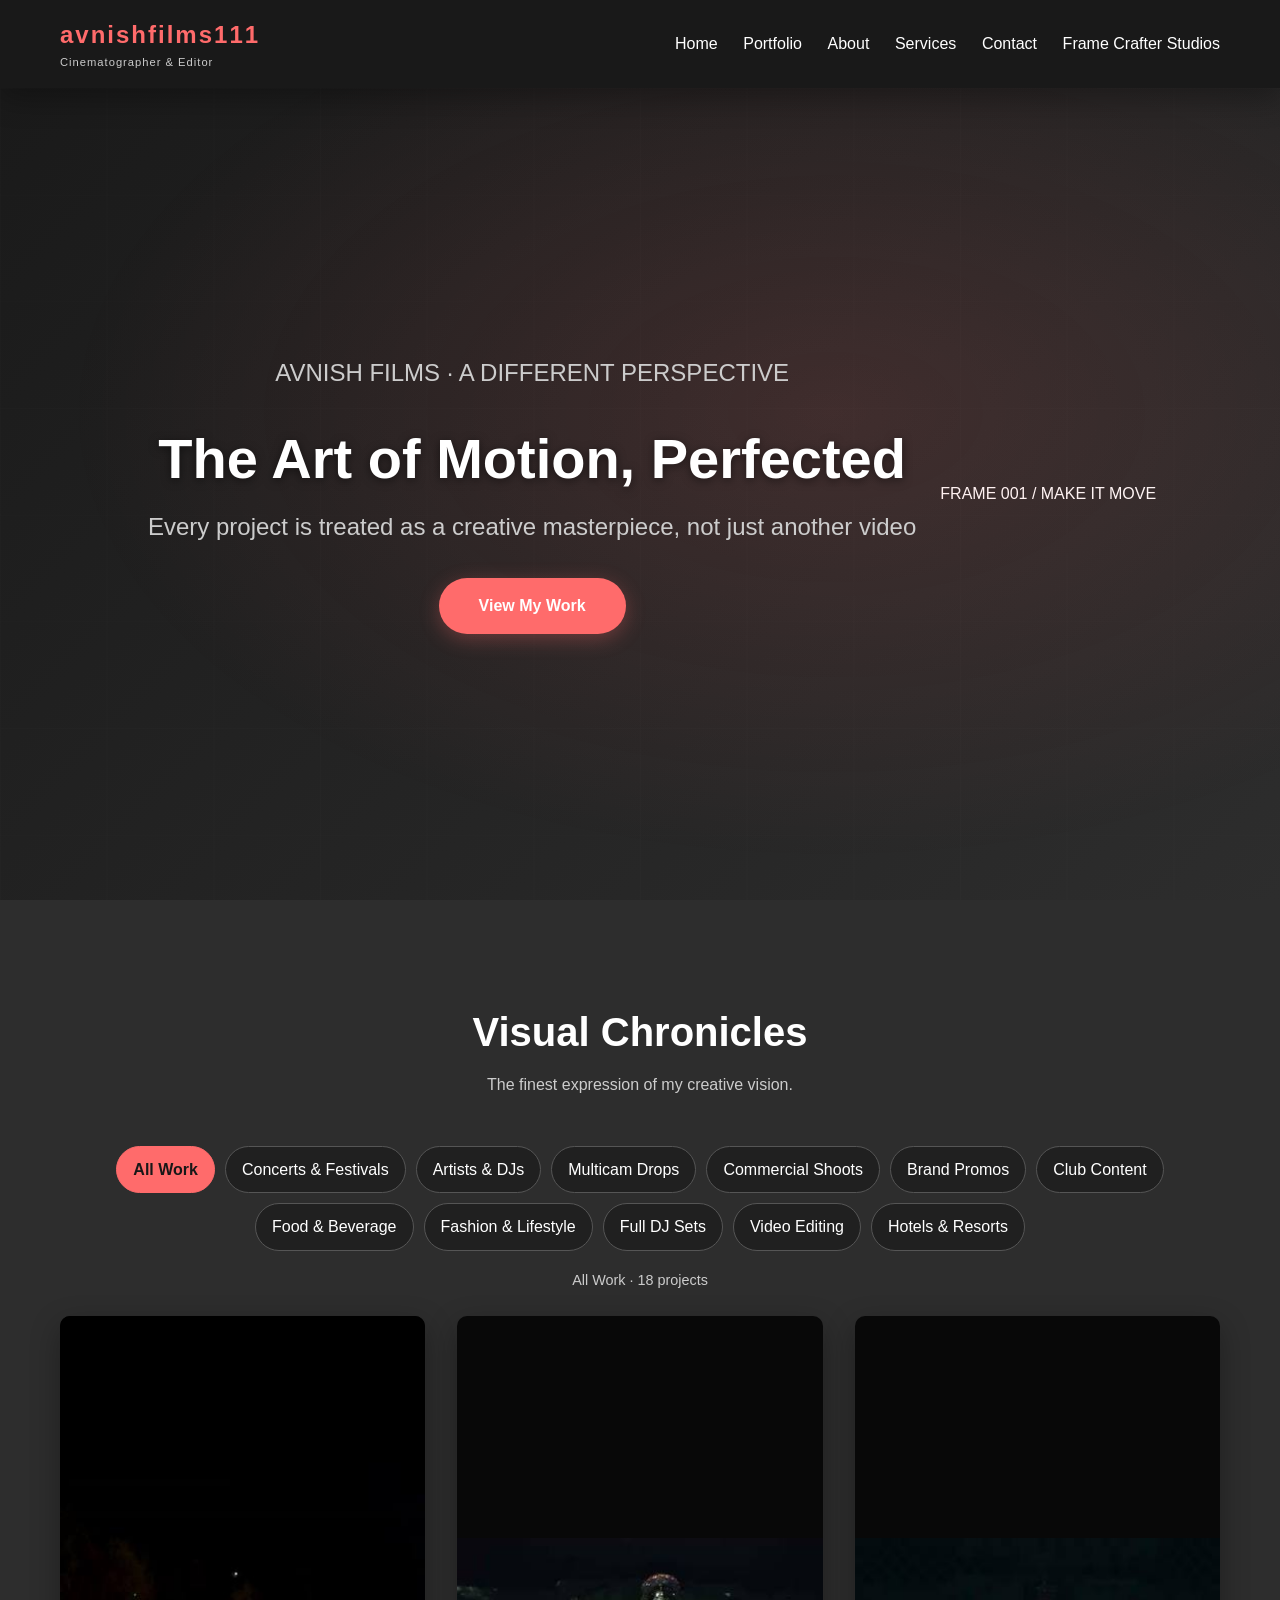
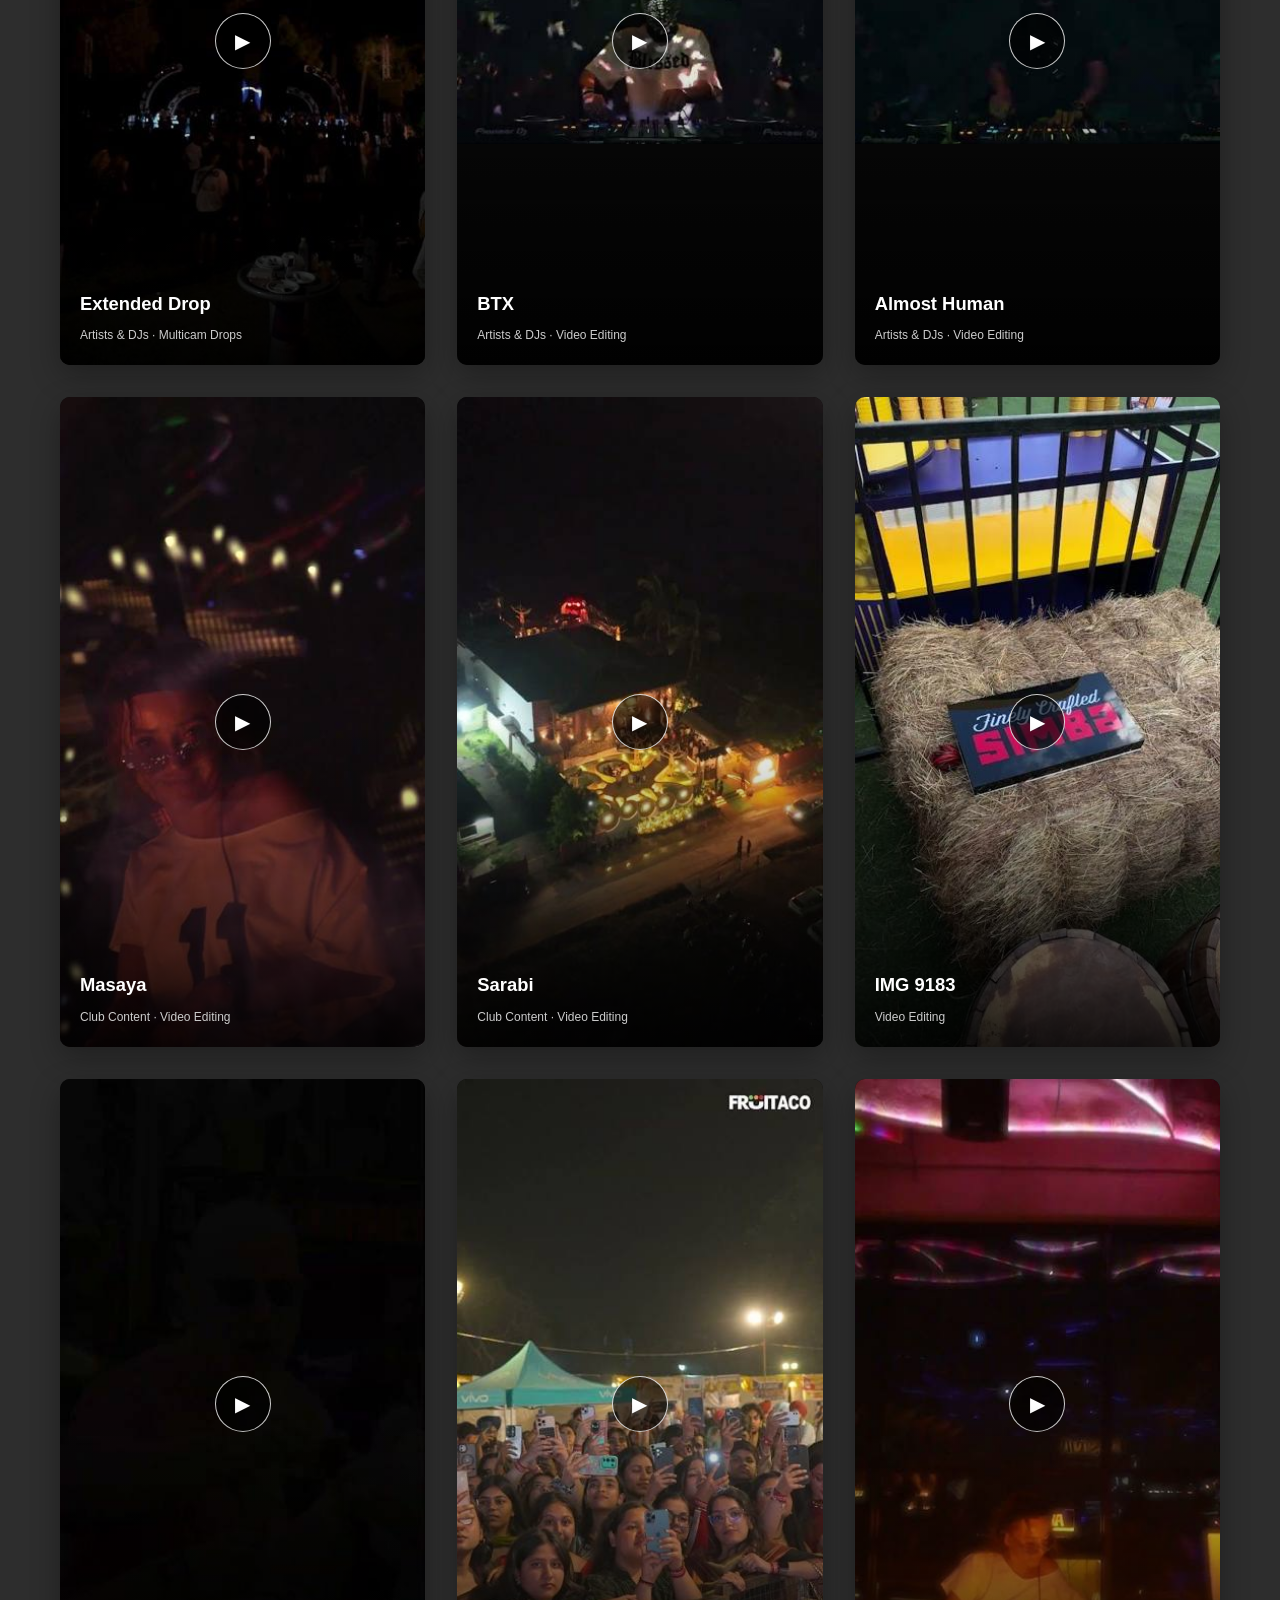
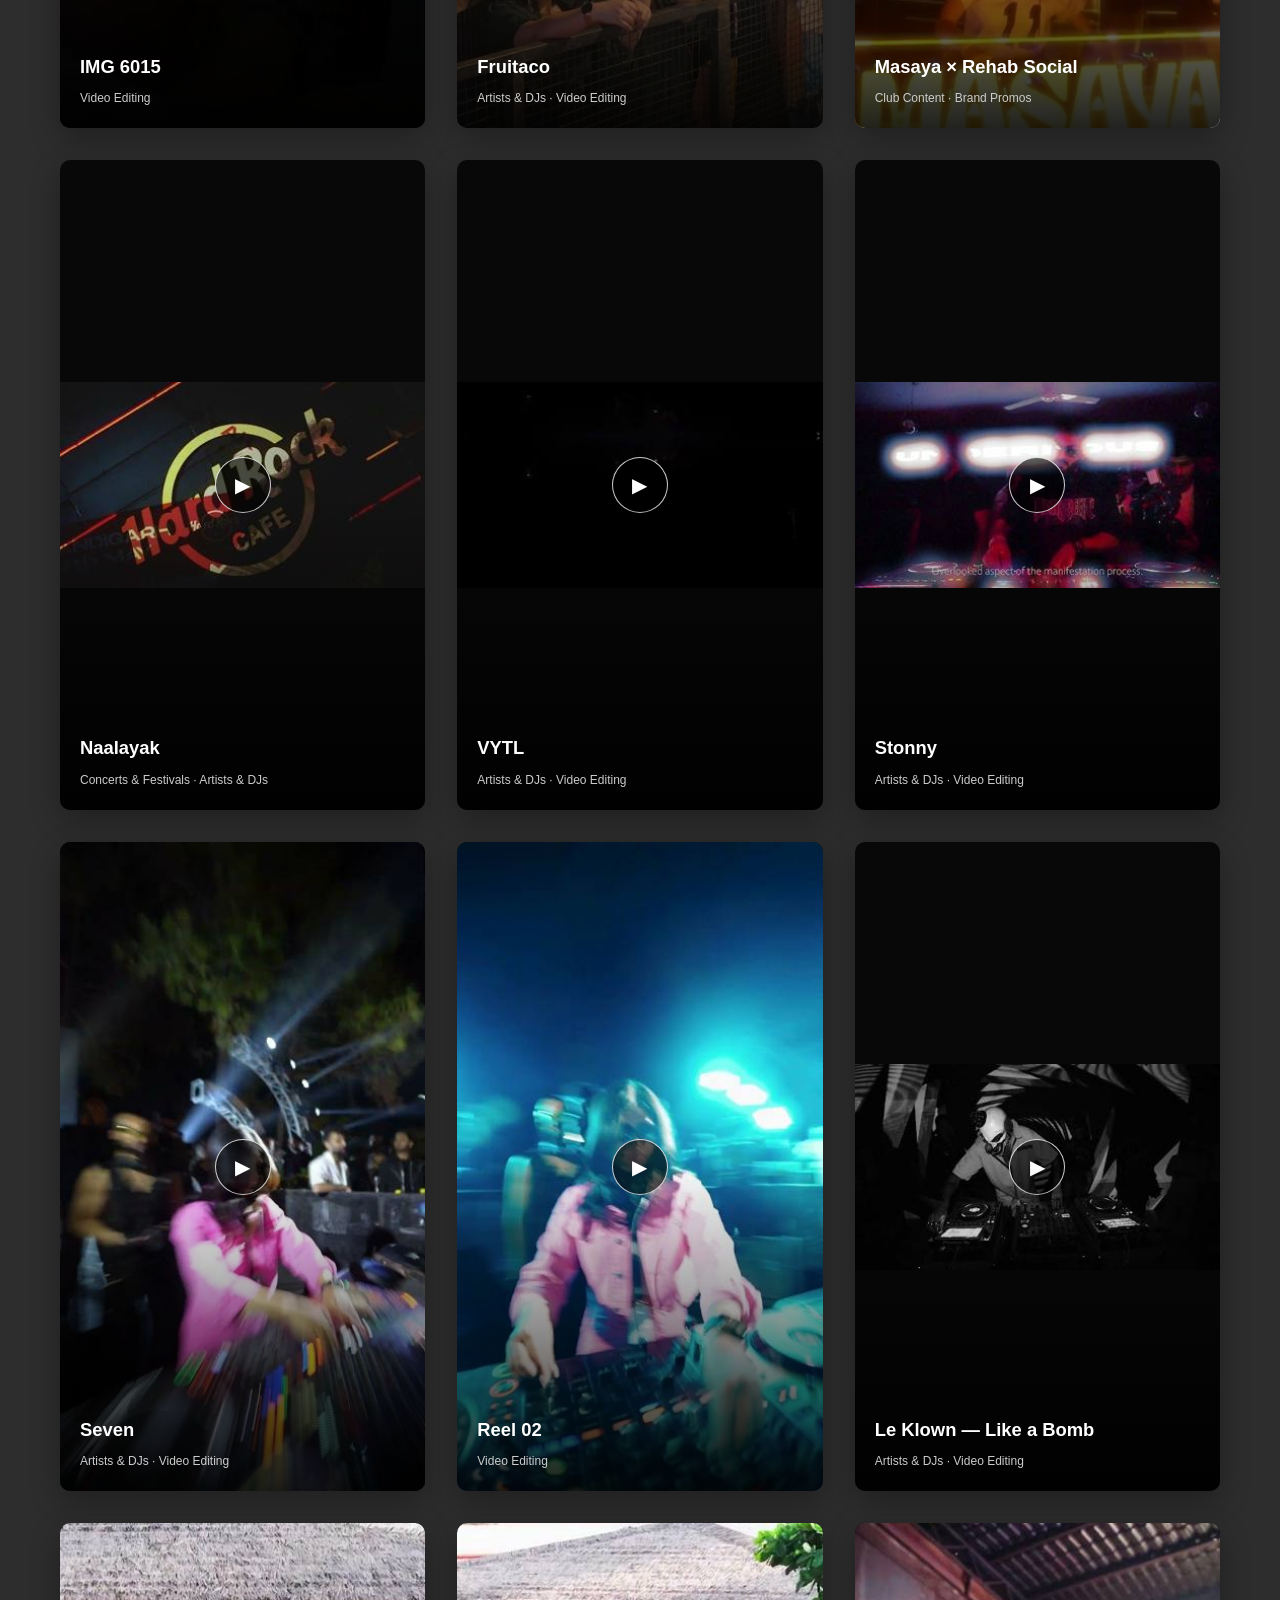
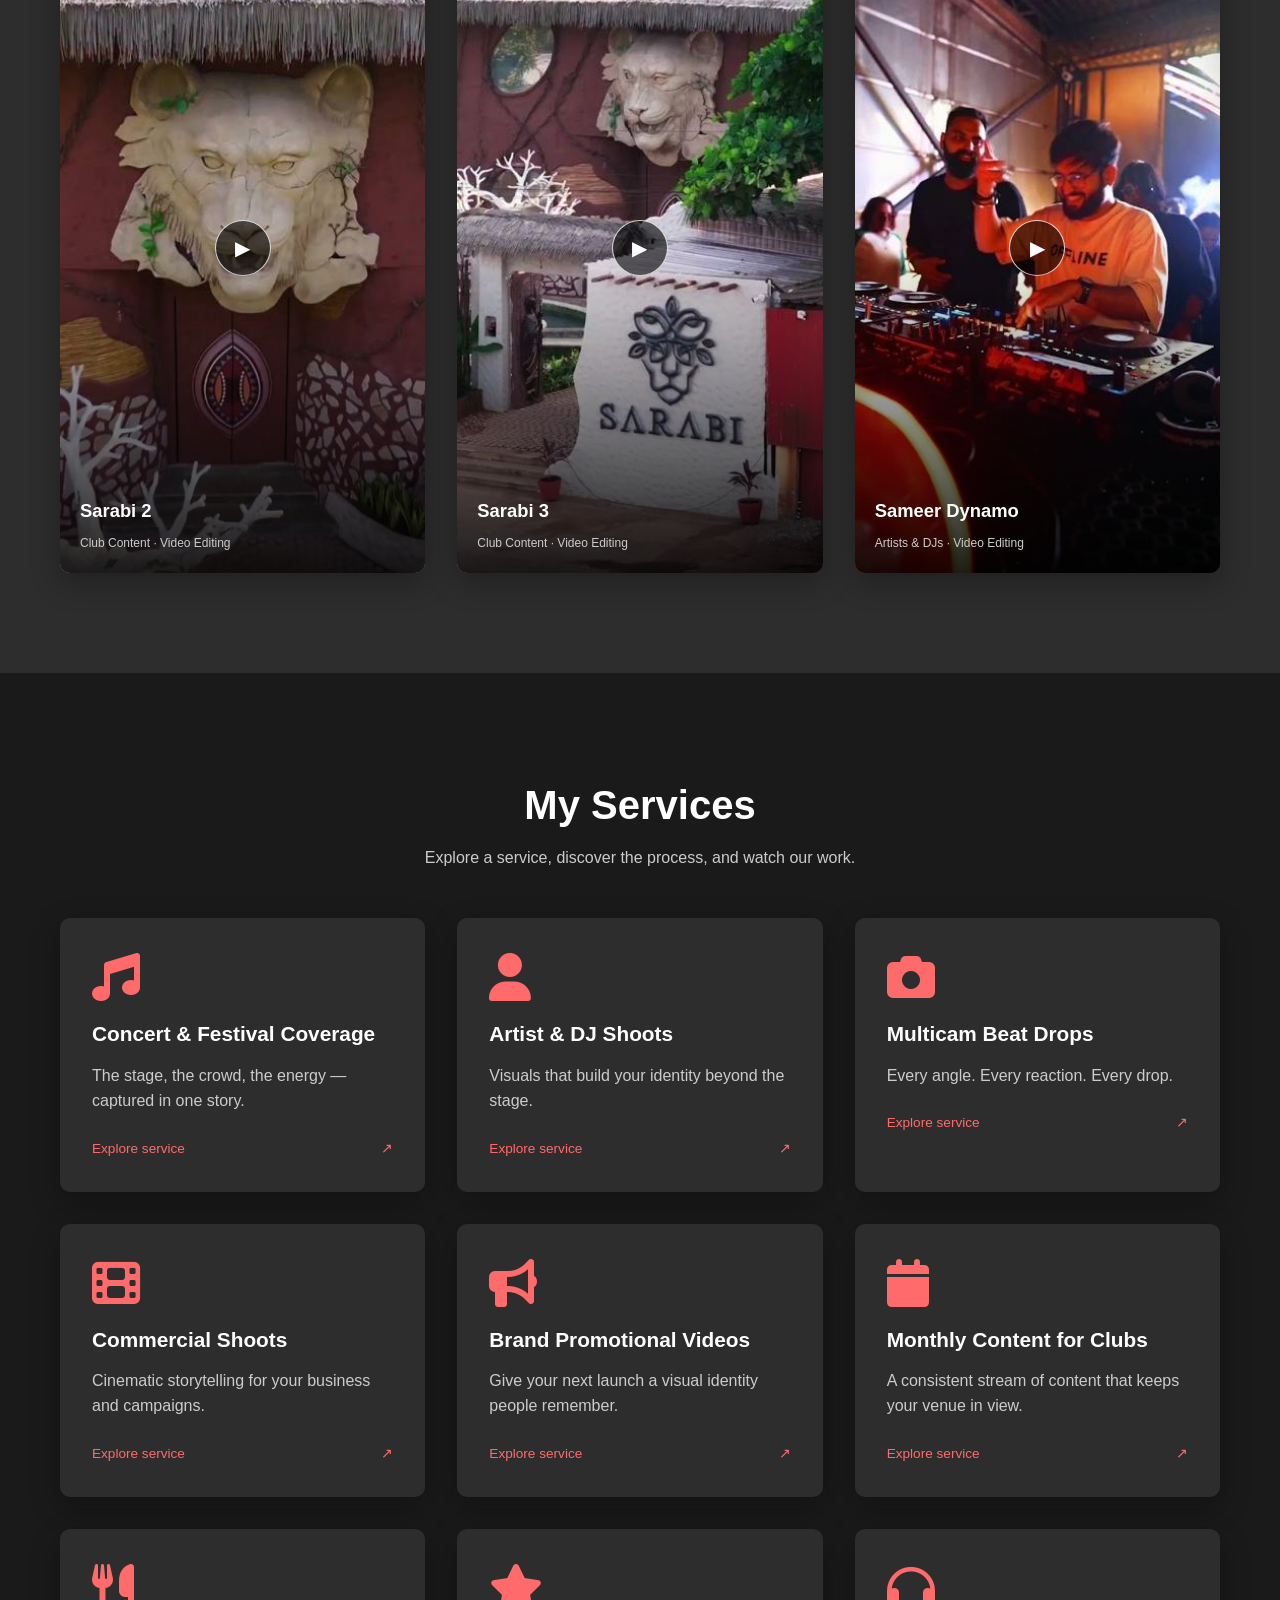
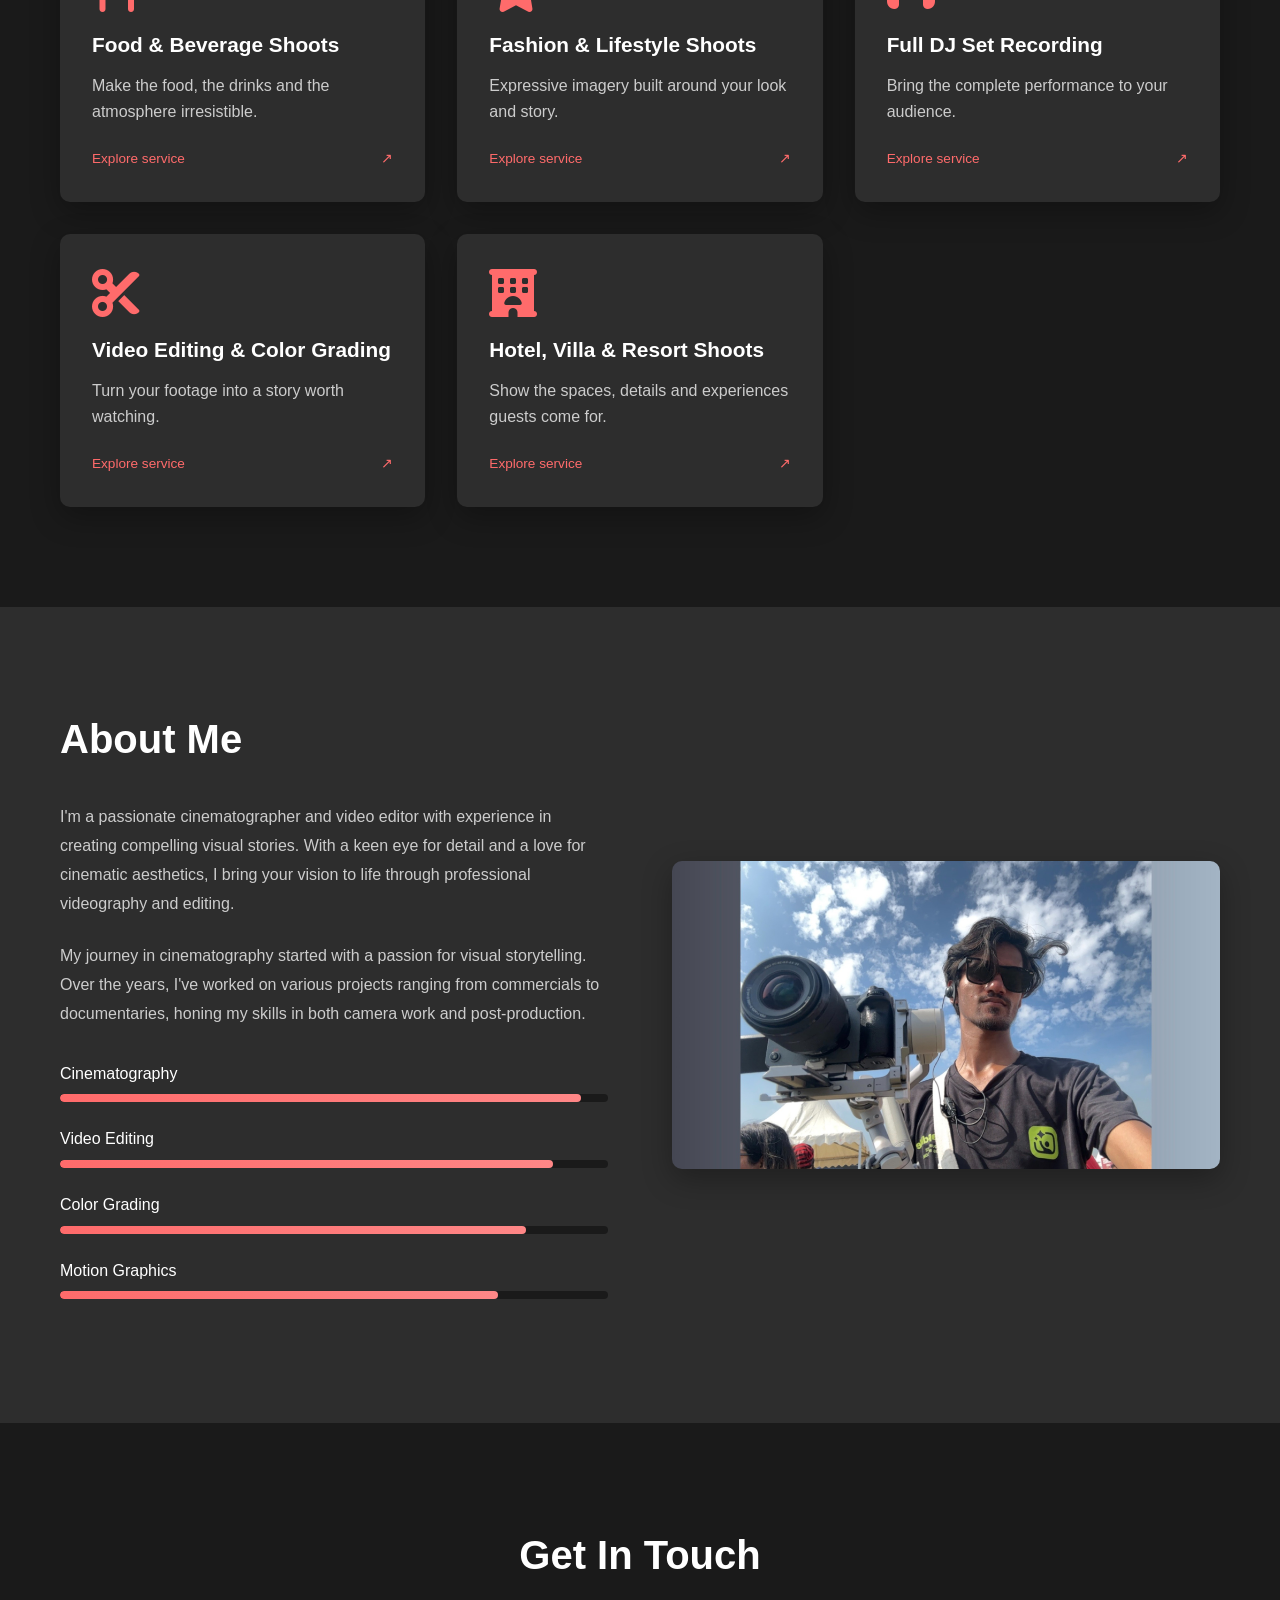
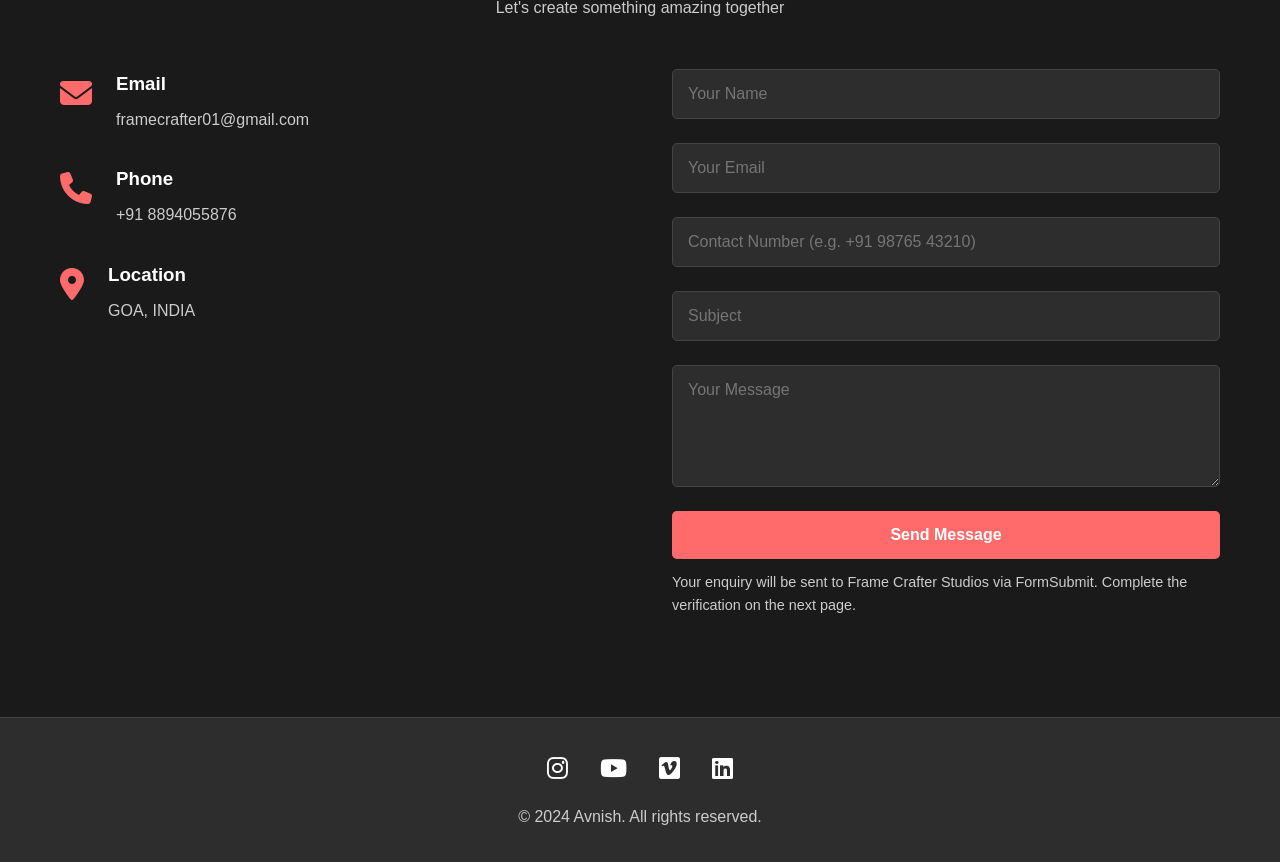
==== commit df8df26c: "Add cinematic welcome, interactive home and gallery motion: index.html" ====
--- a/index.html
+++ b/index.html
@@ -33,11 +33,21 @@
 
     <!-- Hero Section -->
     <section id="home" class="hero">
+        <div class="hero-lens" aria-hidden="true">
+            <div class="lens-halo"></div>
+            <div class="lens-ring lens-ring-one"></div>
+            <div class="lens-ring lens-ring-two"></div>
+            <div class="lens-ring lens-ring-three"></div>
+            <span class="frame-corner frame-corner-one"></span>
+            <span class="frame-corner frame-corner-two"></span>
+        </div>
         <div class="hero-content">
+            <p class="hero-kicker">AVNISH FILMS · A DIFFERENT PERSPECTIVE</p>
             <h1>The Art of Motion, Perfected</h1>
             <p>Every project is treated as a creative masterpiece, not just another video</p>
             <a href="#portfolio" class="cta-button" data-work-gallery aria-haspopup="dialog" aria-controls="work-gallery">View My Work</a>
         </div>
+        <span class="hero-frame-label" aria-hidden="true">FRAME 001 / MAKE IT MOVE</span>
     </section>
 
     <!-- Portfolio Section -->
@@ -585,3 +595,4 @@
     <script src="script.js"></script>
 </body>
 </html>
+
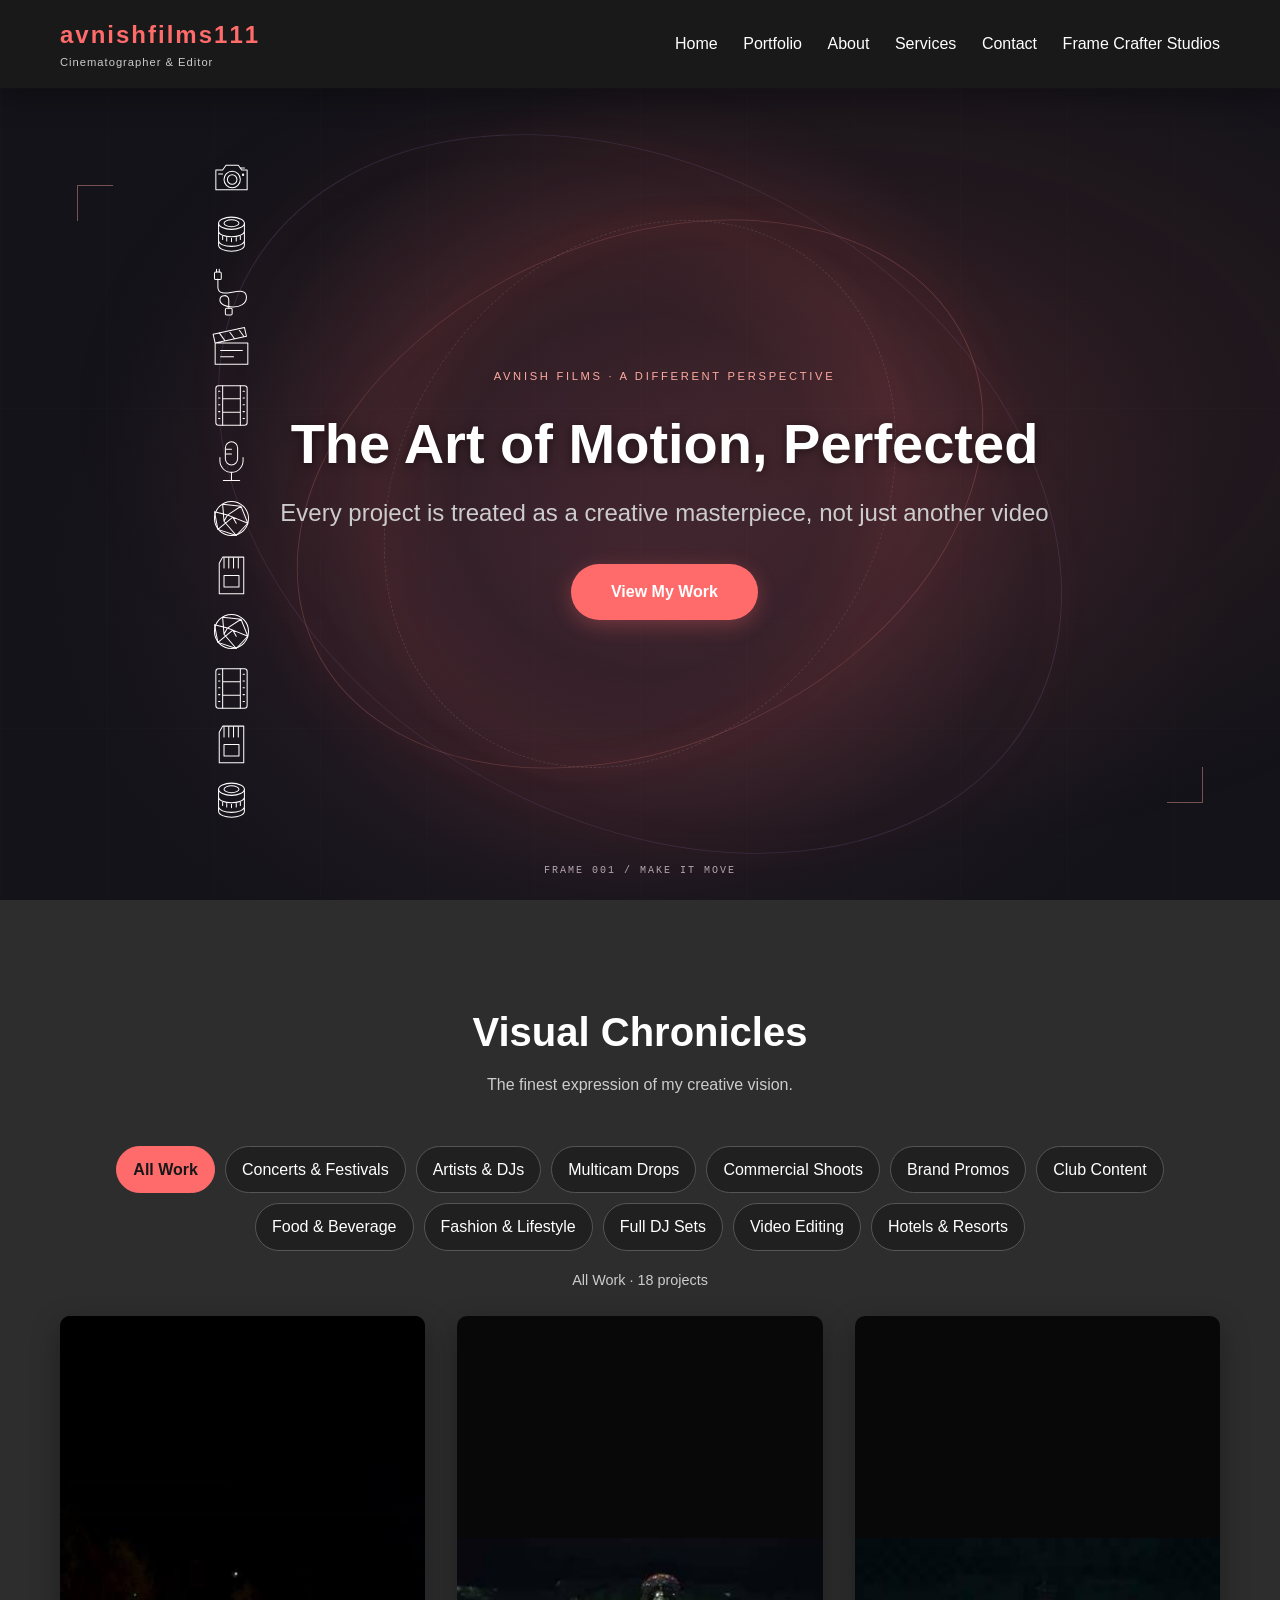
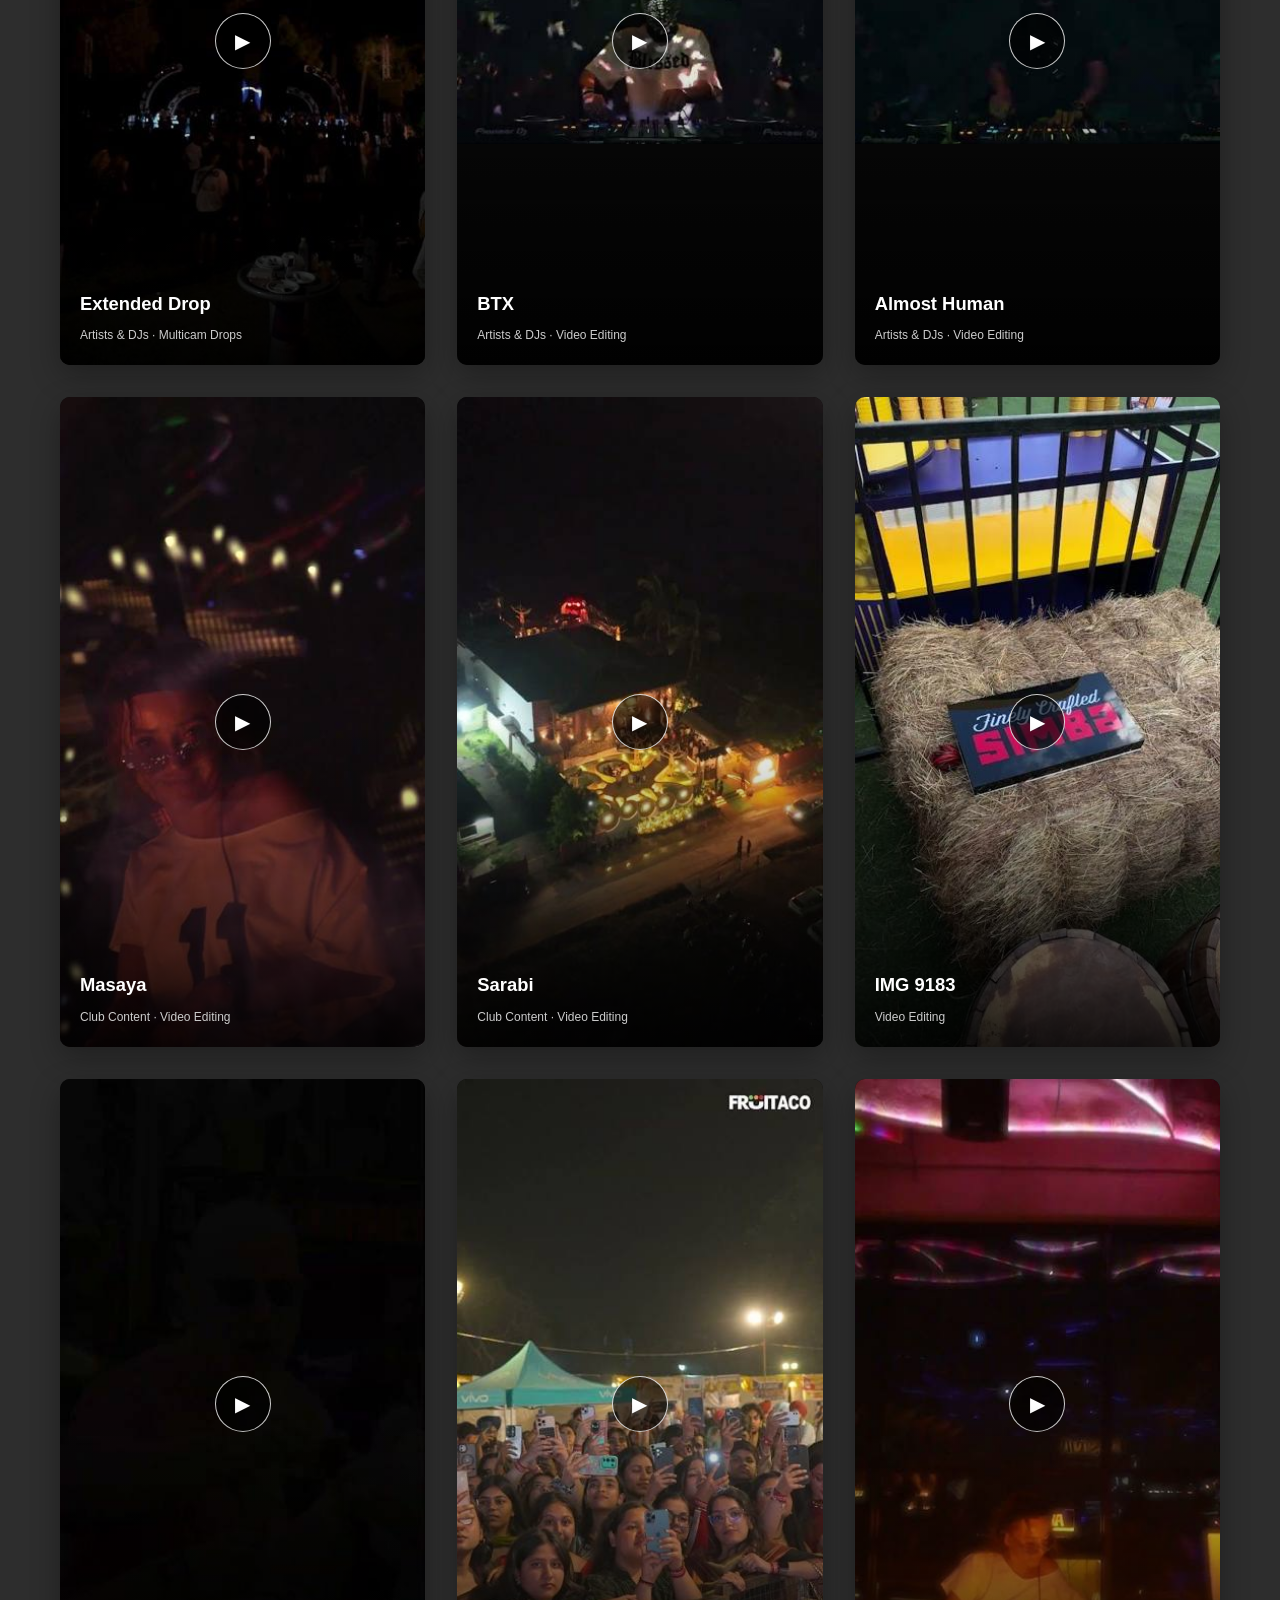
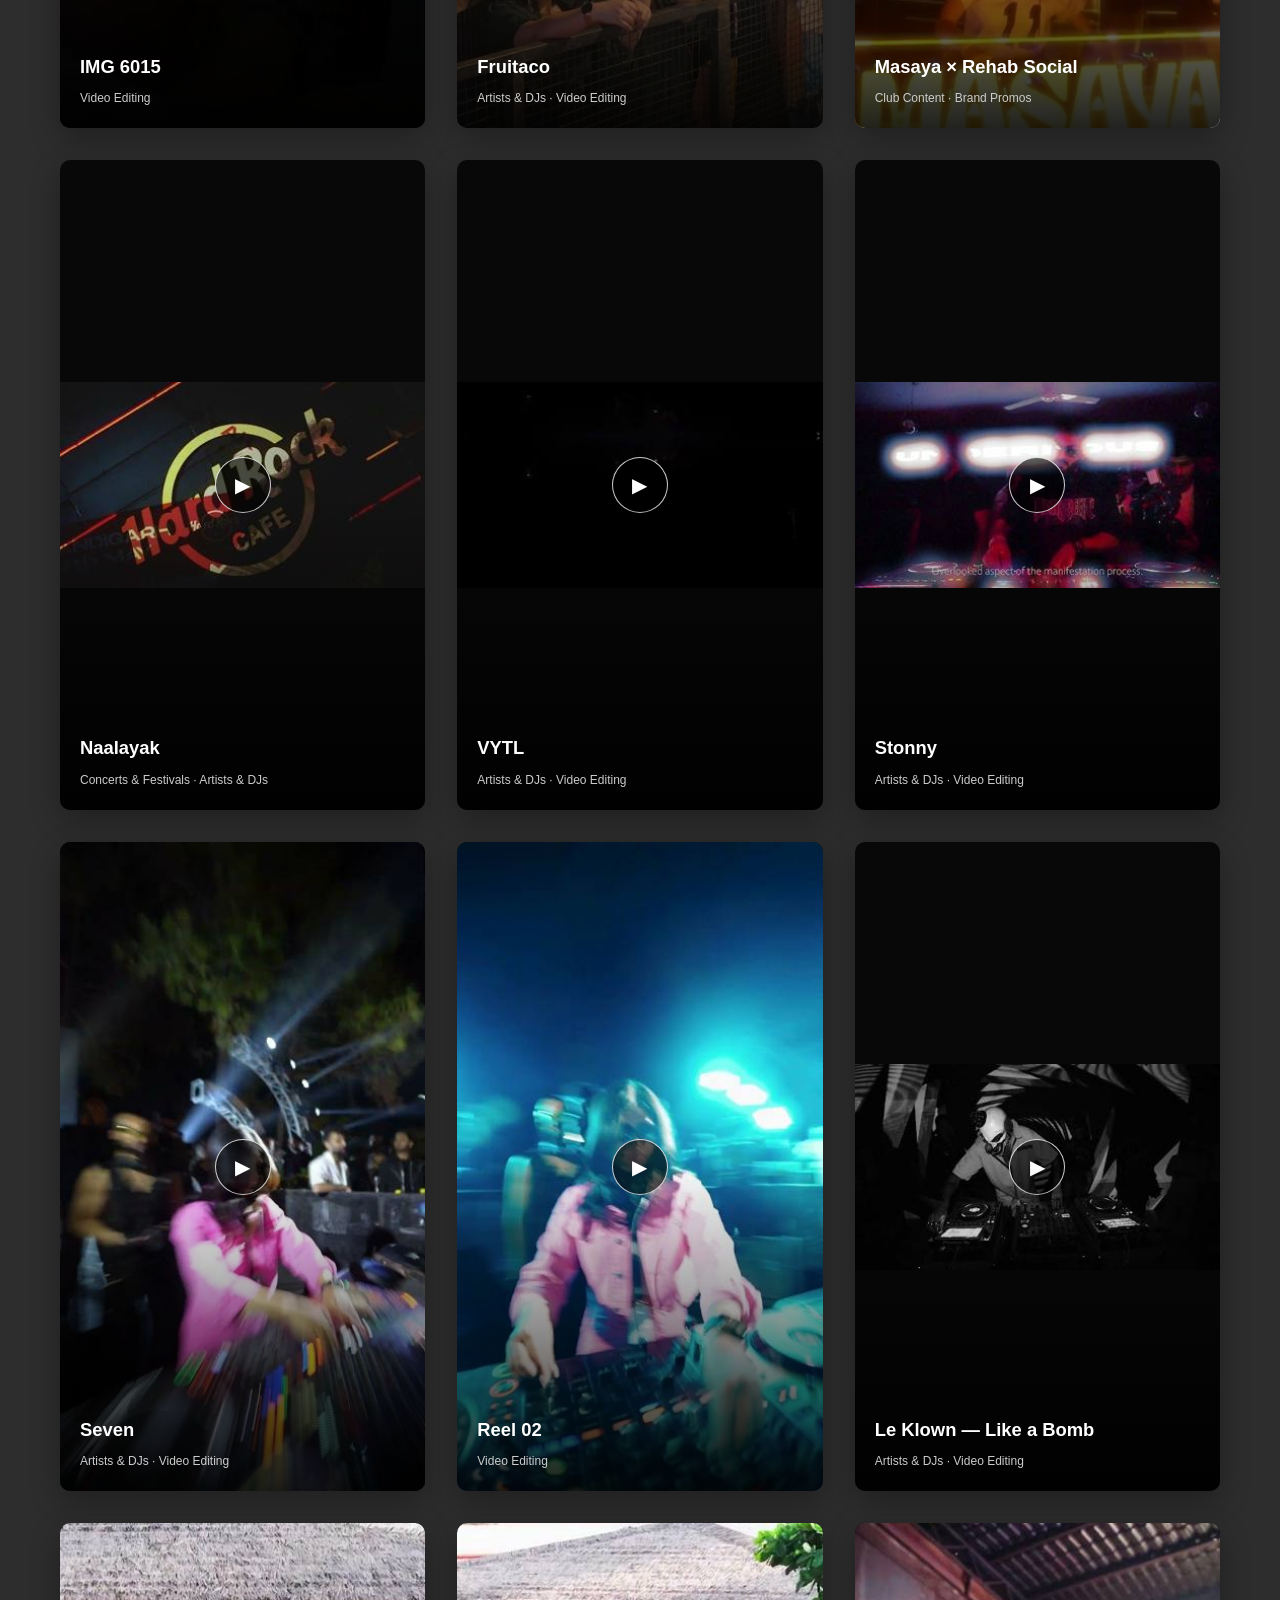
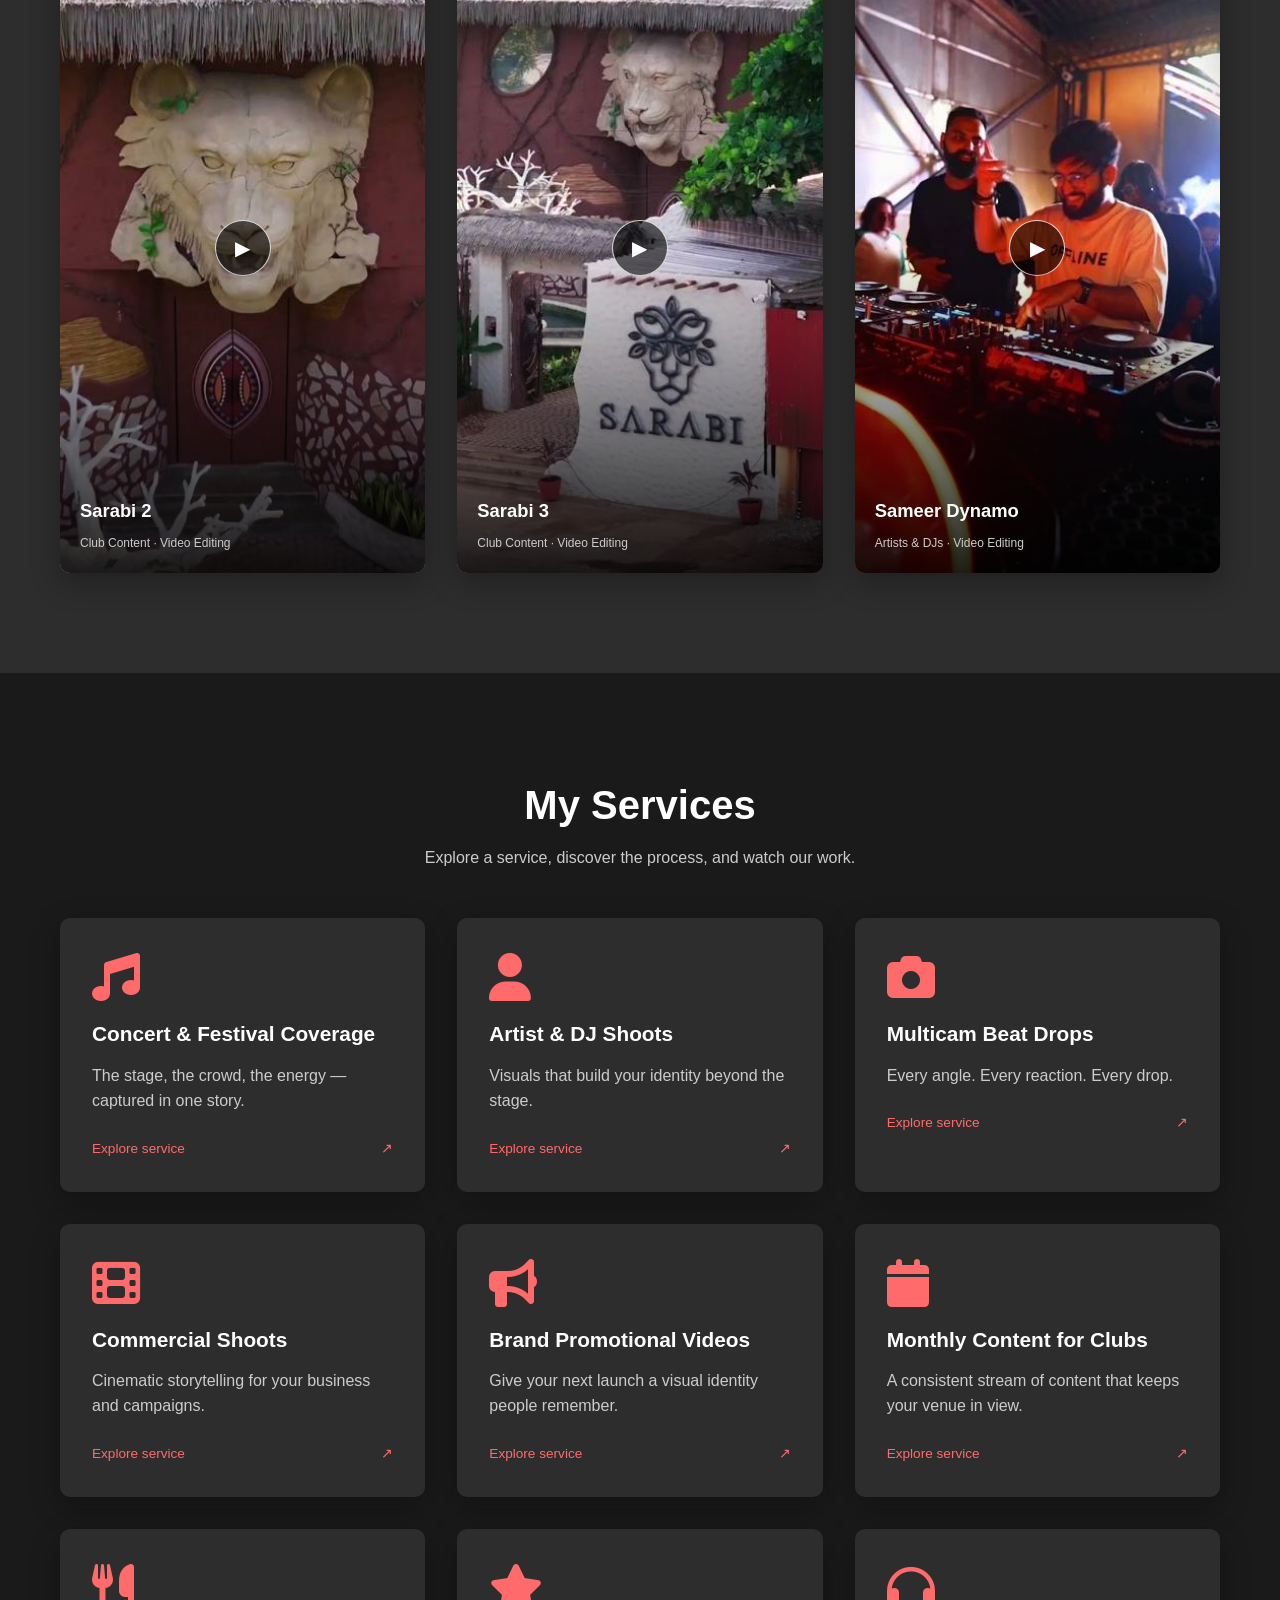
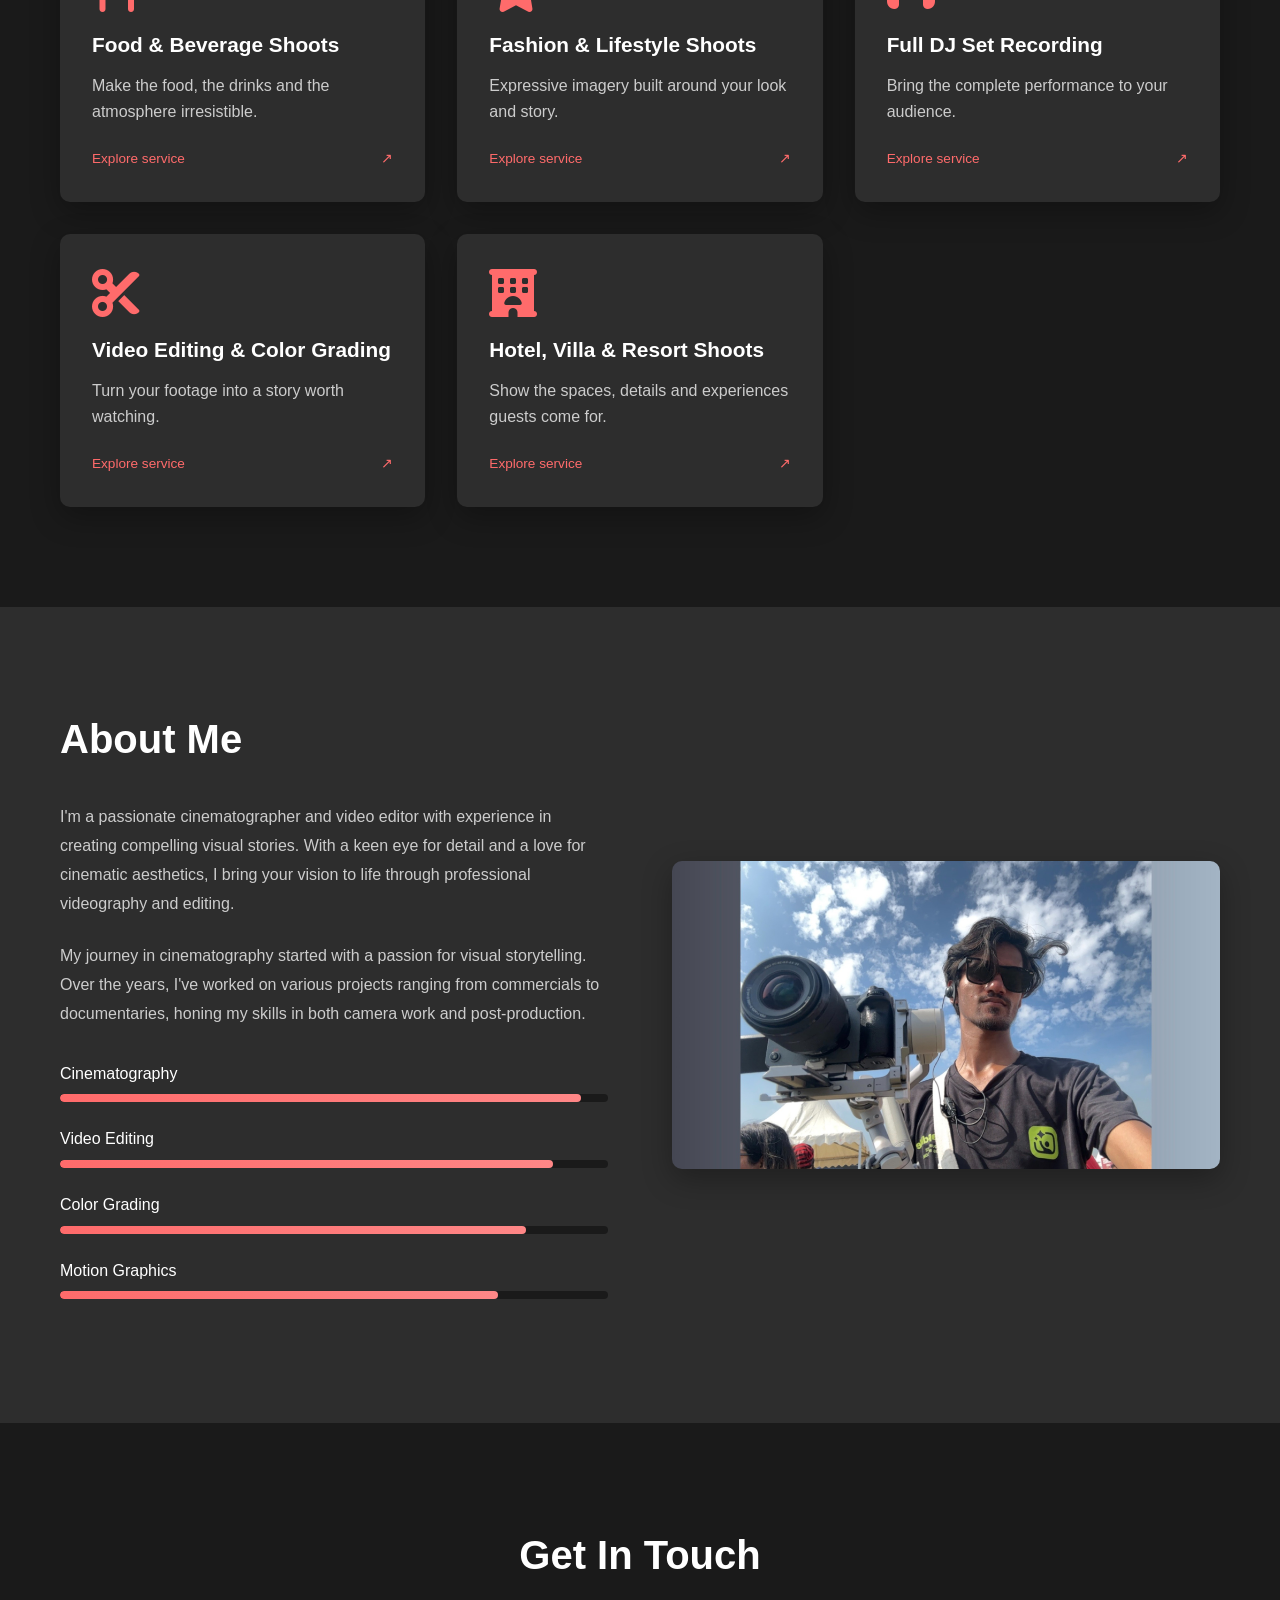
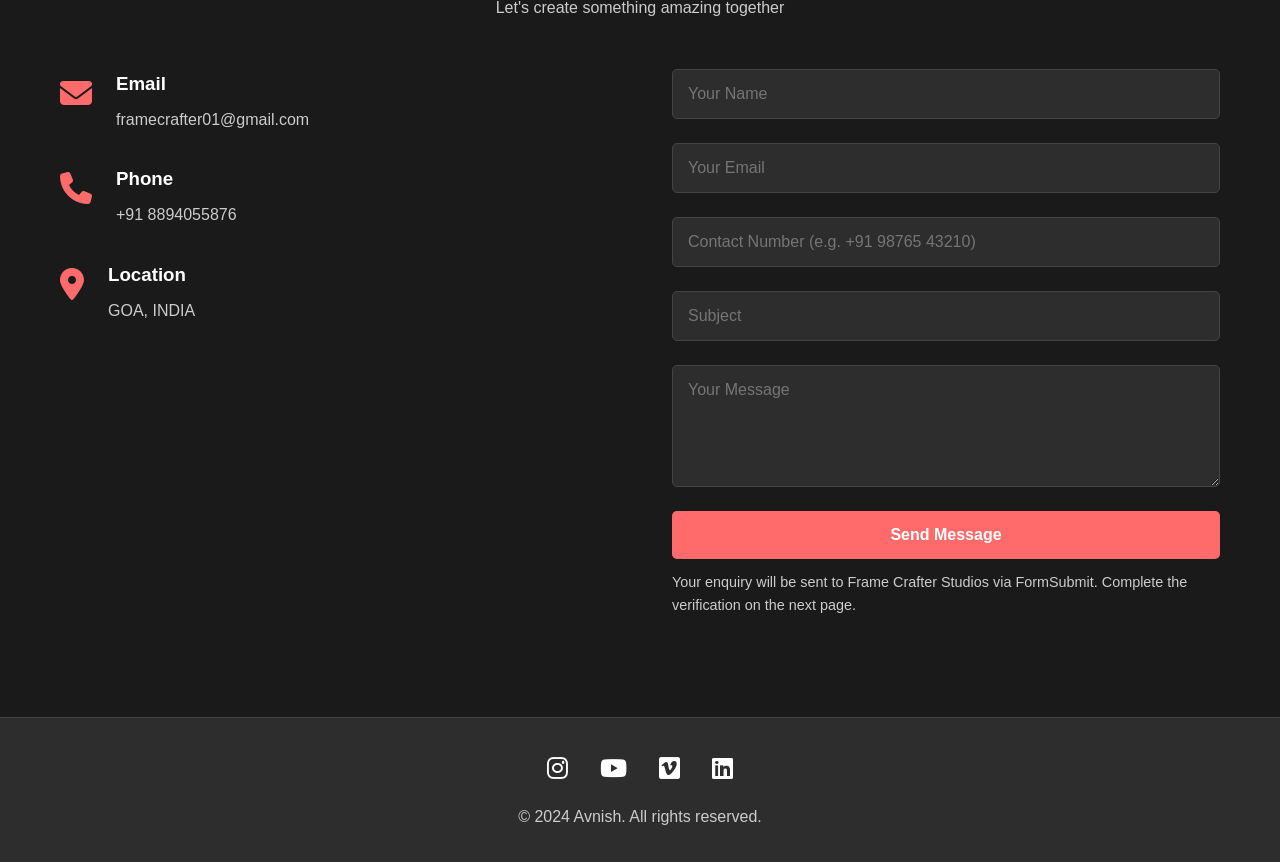
==== commit d927824b: "Add interactive floating filmmaking elements: index.html" ====
--- a/index.html
+++ b/index.html
@@ -41,6 +41,21 @@
             <span class="frame-corner frame-corner-one"></span>
             <span class="frame-corner frame-corner-two"></span>
         </div>
+        <div class="gear-universe" aria-hidden="true">
+<span class="floating-gear gear-0" style="--gx:8%;--gy:17%;--size:88px;--rotation:-16deg;--depth:1.6;--drift-delay:-0s"><svg viewBox="0 0 72 72" fill="none" stroke="currentColor" stroke-width="1.5" stroke-linecap="round" stroke-linejoin="round"><path d="M13 22h10l5-7h18l5 7h8v29H13z"/><circle cx="37" cy="36" r="12"/><circle cx="37" cy="36" r="7"/><path d="M17 28h6m26-9h6"/><circle cx="53" cy="29" r="1" fill="currentColor"/></svg></span>
+<span class="floating-gear gear-1" style="--gx:78%;--gy:12%;--size:82px;--rotation:18deg;--depth:-1.3;--drift-delay:-0.7s"><svg viewBox="0 0 72 72" fill="none" stroke="currentColor" stroke-width="1.5" stroke-linecap="round" stroke-linejoin="round"><ellipse cx="36" cy="18" rx="19" ry="9"/><path d="M17 18v32c0 12 38 12 38 0V18M17 29c0 12 38 12 38 0M17 43c0 12 38 12 38 0"/><ellipse cx="36" cy="18" rx="11" ry="5"/><path d="M23 37v5m6-3v5m7-4v5m7-6v5m6-7v5"/></svg></span>
+<span class="floating-gear gear-2" style="--gx:88%;--gy:49%;--size:88px;--rotation:13deg;--depth:1.8;--drift-delay:-1.4s"><svg viewBox="0 0 72 72" fill="none" stroke="currentColor" stroke-width="1.5" stroke-linecap="round" stroke-linejoin="round"><path d="M16 16v12c0 22 42-7 42 15 0 20-39 17-39 4 0-8 13-9 13 0v12"/><rect x="11" y="6" width="10" height="11" rx="2"/><path d="M14 6V2m4 4V2"/><rect x="27" y="59" width="10" height="10" rx="2"/></svg></span>
+<span class="floating-gear gear-3" style="--gx:10%;--gy:70%;--size:76px;--rotation:-18deg;--depth:-1.2;--drift-delay:-2.0999999999999996s"><svg viewBox="0 0 72 72" fill="none" stroke="currentColor" stroke-width="1.5" stroke-linecap="round" stroke-linejoin="round"><path d="M12 28h48v31H12zM12 28 9 15 55 5l3 13zM18 13l8 11m6-14 8 11m6-14 8 11M20 39h32M20 48h19"/></svg></span>
+<span class="floating-gear gear-4" style="--gx:72%;--gy:77%;--size:64px;--rotation:20deg;--depth:1.2;--drift-delay:-2.8s"><svg viewBox="0 0 72 72" fill="none" stroke="currentColor" stroke-width="1.5" stroke-linecap="round" stroke-linejoin="round"><rect x="13" y="7" width="46" height="58" rx="4"/><path d="M23 7v58m26-58v58M23 26h26M23 46h26M17 15h2m-2 10h2m-2 10h2m-2 10h2m-2 10h2m34-40h2m-2 10h2m-2 10h2m-2 10h2m-2 10h2"/></svg></span>
+<span class="floating-gear gear-5" style="--gx:46%;--gy:8%;--size:46px;--rotation:25deg;--depth:0.6;--drift-delay:-3.5s"><svg viewBox="0 0 72 72" fill="none" stroke="currentColor" stroke-width="1.5" stroke-linecap="round" stroke-linejoin="round"><rect x="27" y="7" width="18" height="34" rx="9"/><path d="M19 30v5a17 17 0 0 0 34 0v-5M36 52v12m-12 0h24M28 18h8m-8 7h8"/></svg></span>
+<span class="floating-gear gear-6" style="--gx:32%;--gy:80%;--size:42px;--rotation:-10deg;--depth:-0.8;--drift-delay:-4.199999999999999s"><svg viewBox="0 0 72 72" fill="none" stroke="currentColor" stroke-width="1.5" stroke-linecap="round" stroke-linejoin="round"><circle cx="36" cy="36" r="25"/><path d="m23 15 27 3 10 25-17 18-27-9-5-26m12-11 2 25 18 21M50 18 30 31 11 26m49 17-22-9-22 18M25 40l5-9 8 3 5 9"/></svg></span>
+<span class="floating-gear gear-7" style="--gx:88%;--gy:78%;--size:36px;--rotation:14deg;--depth:0.8;--drift-delay:-4.8999999999999995s"><svg viewBox="0 0 72 72" fill="none" stroke="currentColor" stroke-width="1.5" stroke-linecap="round" stroke-linejoin="round"><path d="M23 9h31v54H18V18z"/><path d="M25 10v15m7-15v15m7-15v15m7-15v15M25 36h22v17H25z"/></svg></span>
+<span class="floating-gear gear-8" style="--gx:24%;--gy:26%;--size:22px;--rotation:15deg;--depth:0.4;--drift-delay:-5.6s"><svg viewBox="0 0 72 72" fill="none" stroke="currentColor" stroke-width="1.5" stroke-linecap="round" stroke-linejoin="round"><circle cx="36" cy="36" r="25"/><path d="m23 15 27 3 10 25-17 18-27-9-5-26m12-11 2 25 18 21M50 18 30 31 11 26m49 17-22-9-22 18M25 40l5-9 8 3 5 9"/></svg></span>
+<span class="floating-gear gear-9" style="--gx:66%;--gy:18%;--size:24px;--rotation:-25deg;--depth:-0.5;--drift-delay:-6.3s"><svg viewBox="0 0 72 72" fill="none" stroke="currentColor" stroke-width="1.5" stroke-linecap="round" stroke-linejoin="round"><rect x="13" y="7" width="46" height="58" rx="4"/><path d="M23 7v58m26-58v58M23 26h26M23 46h26M17 15h2m-2 10h2m-2 10h2m-2 10h2m-2 10h2m34-40h2m-2 10h2m-2 10h2m-2 10h2m-2 10h2"/></svg></span>
+<span class="floating-gear gear-10" style="--gx:5%;--gy:48%;--size:24px;--rotation:-20deg;--depth:0.5;--drift-delay:-7s"><svg viewBox="0 0 72 72" fill="none" stroke="currentColor" stroke-width="1.5" stroke-linecap="round" stroke-linejoin="round"><path d="M23 9h31v54H18V18z"/><path d="M25 10v15m7-15v15m7-15v15m7-15v15M25 36h22v17H25z"/></svg></span>
+<span class="floating-gear gear-11" style="--gx:57%;--gy:84%;--size:25px;--rotation:30deg;--depth:-0.5;--drift-delay:-7.699999999999999s"><svg viewBox="0 0 72 72" fill="none" stroke="currentColor" stroke-width="1.5" stroke-linecap="round" stroke-linejoin="round"><ellipse cx="36" cy="18" rx="19" ry="9"/><path d="M17 18v32c0 12 38 12 38 0V18M17 29c0 12 38 12 38 0M17 43c0 12 38 12 38 0"/><ellipse cx="36" cy="18" rx="11" ry="5"/><path d="M23 37v5m6-3v5m7-4v5m7-6v5m6-7v5"/></svg></span>
+</div>
+        <button class="motion-toggle" type="button" aria-pressed="false" hidden>Pause motion</button>
         <div class="hero-content">
             <p class="hero-kicker">AVNISH FILMS · A DIFFERENT PERSPECTIVE</p>
             <h1>The Art of Motion, Perfected</h1>
--- a/styles.css
+++ b/styles.css
@@ -656,13 +656,6 @@
 }
 
 @media (prefers-reduced-motion: no-preference) {
-    .hero-content > * {
-        animation: fadeInUp 850ms cubic-bezier(0.22, 1, 0.36, 1) backwards;
-    }
-
-    .hero-content > p { animation-delay: 140ms; }
-    .hero-content > .cta-button { animation-delay: 280ms; }
-
     .hero::after {
         content: '';
         position: absolute;
@@ -910,3 +903,52 @@
 @media (max-width: 360px) {
     .portfolio-grid { grid-template-columns: 1fr; }
 }
+
+
+/* Cinematic home: decorative layers never intercept navigation or touch scroll. */
+.hero { isolation: isolate; background: radial-gradient(ellipse at 50% 60%, #33202b 0%, #131319 65%); }
+.hero-content { max-width: 1000px; padding: 60px 24px; animation: none; }
+.hero .hero-kicker { color: #ffaaa0; font-size: .7rem; letter-spacing: .24em; margin-bottom: 24px; }
+.hero h1 { text-wrap: balance; }
+.hero-lens { position: absolute; inset: 0; pointer-events: none; transform: translate3d(var(--lens-x, 0px), var(--lens-y, 0px), 0); transition: transform 600ms cubic-bezier(.2,.8,.2,1); }
+.lens-halo { position: absolute; width: 70vmax; height: 70vmax; left: 50%; top: 50%; transform: translate(-50%, -50%); background: radial-gradient(circle, transparent 28%, #ff6b6b15 42%, transparent 65%); }
+.lens-ring { position: absolute; left: 50%; top: 50%; width: min(72vw, 720px); aspect-ratio: 1; border: 1px solid #ff978c38; border-radius: 50%; transform: translate(-50%, -50%) rotate(-25deg) scaleY(.7); box-shadow: 0 0 50px #ff6b6b09, inset 0 0 50px #ff6b6b09; }
+.lens-ring-two { width: min(88vw, 900px); transform: translate(-50%, -50%) rotate(30deg) scaleY(.72); border-color: #b9a1ff26; }
+.lens-ring-three { width: min(58vw, 580px); border-style: dashed; border-color: #ffffff20; transform: translate(-50%, -50%) rotate(-55deg) scaleY(.82); }
+.frame-corner { position: absolute; width: 36px; height: 36px; border-color: #ffaaa06b; border-style: solid; }
+.frame-corner-one { left: 6%; top: 12%; border-width: 1px 0 0 1px; }
+.frame-corner-two { right: 6%; bottom: 12%; border-width: 0 1px 1px 0; }
+.hero-frame-label { position: absolute; bottom: 24px; left: 0; width: 100%; text-align: center; font: 10px monospace; letter-spacing: .2em; color: #b7a5b0; pointer-events: none; }
+.hero-ripple { position: absolute; width: 90px; height: 90px; margin: -45px; border: 1px solid #ffaaa0; border-radius: 50%; pointer-events: none; animation: lensRipple 850ms ease-out both; }
+.welcome-intro { position: fixed; inset: 0; z-index: 2000; display: grid; place-content: center; gap: 16px; padding: 24px; background: #131319; text-align: center; pointer-events: none; animation: welcomeCurtain 1650ms cubic-bezier(.76,0,.24,1) both; }
+.welcome-intro span { color: #ffaaa0; font: 11px monospace; letter-spacing: .2em; }
+.welcome-intro strong { font-size: clamp(1.8rem, 6vw, 4.5rem); font-weight: 600; line-height: 1.15; animation: welcomeType 650ms cubic-bezier(.22,1,.36,1) both; }
+.welcome-intro::after { content: ''; justify-self: center; width: 80px; height: 2px; background: #ff6b6b; transform-origin: left; animation: welcomeLine 1000ms ease both; }
+@keyframes welcomeCurtain { 0%, 60% { transform: translateY(0); } 100% { transform: translateY(-101%); } }
+@keyframes welcomeType { from { opacity: 0; transform: translateY(24px); } to { opacity: 1; transform: translateY(0); } }
+@keyframes welcomeLine { from { transform: scaleX(0); } to { transform: scaleX(1); } }
+@keyframes lensRipple { from { opacity: .7; transform: scale(.3); } to { opacity: 0; transform: scale(5); } }
+@media (prefers-reduced-motion: no-preference) {
+    .hero.is-entering .hero-content > * { animation: homeReveal 950ms cubic-bezier(.22,1,.36,1) both; animation-delay: calc(var(--welcome-delay, 0ms) + 90ms); }
+    .hero.is-entering .hero-content > :nth-child(2) { animation-delay: calc(var(--welcome-delay, 0ms) + 190ms); }
+    .hero.is-entering .hero-content > :nth-child(3) { animation-delay: calc(var(--welcome-delay, 0ms) + 290ms); }
+    .hero.is-entering .hero-content > :nth-child(4) { animation-delay: calc(var(--welcome-delay, 0ms) + 390ms); }
+    .hero.is-entering .lens-halo { animation: lensBloom 3s ease-out both; }
+    #work-gallery[open] { animation: workEntrance 620ms cubic-bezier(.16,1,.3,1) both; }
+    #work-gallery[open]::backdrop { animation: backdropEntrance 400ms ease both; }
+    #work-gallery[open] .gallery-slide { animation: thumbnailEntrance 700ms cubic-bezier(.22,1,.36,1) backwards; animation-delay: calc(100ms + var(--slide-delay, 0ms)); }
+    #work-gallery[open] .gallery-header { animation: homeReveal 550ms 100ms cubic-bezier(.22,1,.36,1) backwards; }
+    @keyframes workEntrance { 0% { opacity: 0; transform: translateY(65px) scale(.88); } 70% { opacity: 1; transform: translateY(-3px) scale(1.008); } 100% { opacity: 1; transform: none; } }
+    @keyframes thumbnailEntrance { from { opacity: 0; transform: translateX(70px) translateY(22px) scale(.9); } to { opacity: 1; transform: none; } }
+    @keyframes backdropEntrance { from { opacity: 0; } to { opacity: 1; } }
+    @keyframes homeReveal { from { opacity: 0; transform: translateY(32px); } to { opacity: 1; transform: none; } }
+    @keyframes lensBloom { from { opacity: 0; transform: translate(-50%, -50%) scale(.6); } to { opacity: 1; transform: translate(-50%, -50%) scale(1); } }
+}
+@media (max-width: 600px) {
+    .hero .hero-kicker { font-size: .6rem; letter-spacing: .15em; }
+    .lens-ring { width: 105vw; } .lens-ring-two { width: 140vw; } .lens-ring-three { width: 80vw; }
+}
+@media (prefers-reduced-motion: reduce) {
+    .welcome-intro, .hero-ripple { display: none; }
+    .hero-lens { transform: none; transition: none; }
+}
